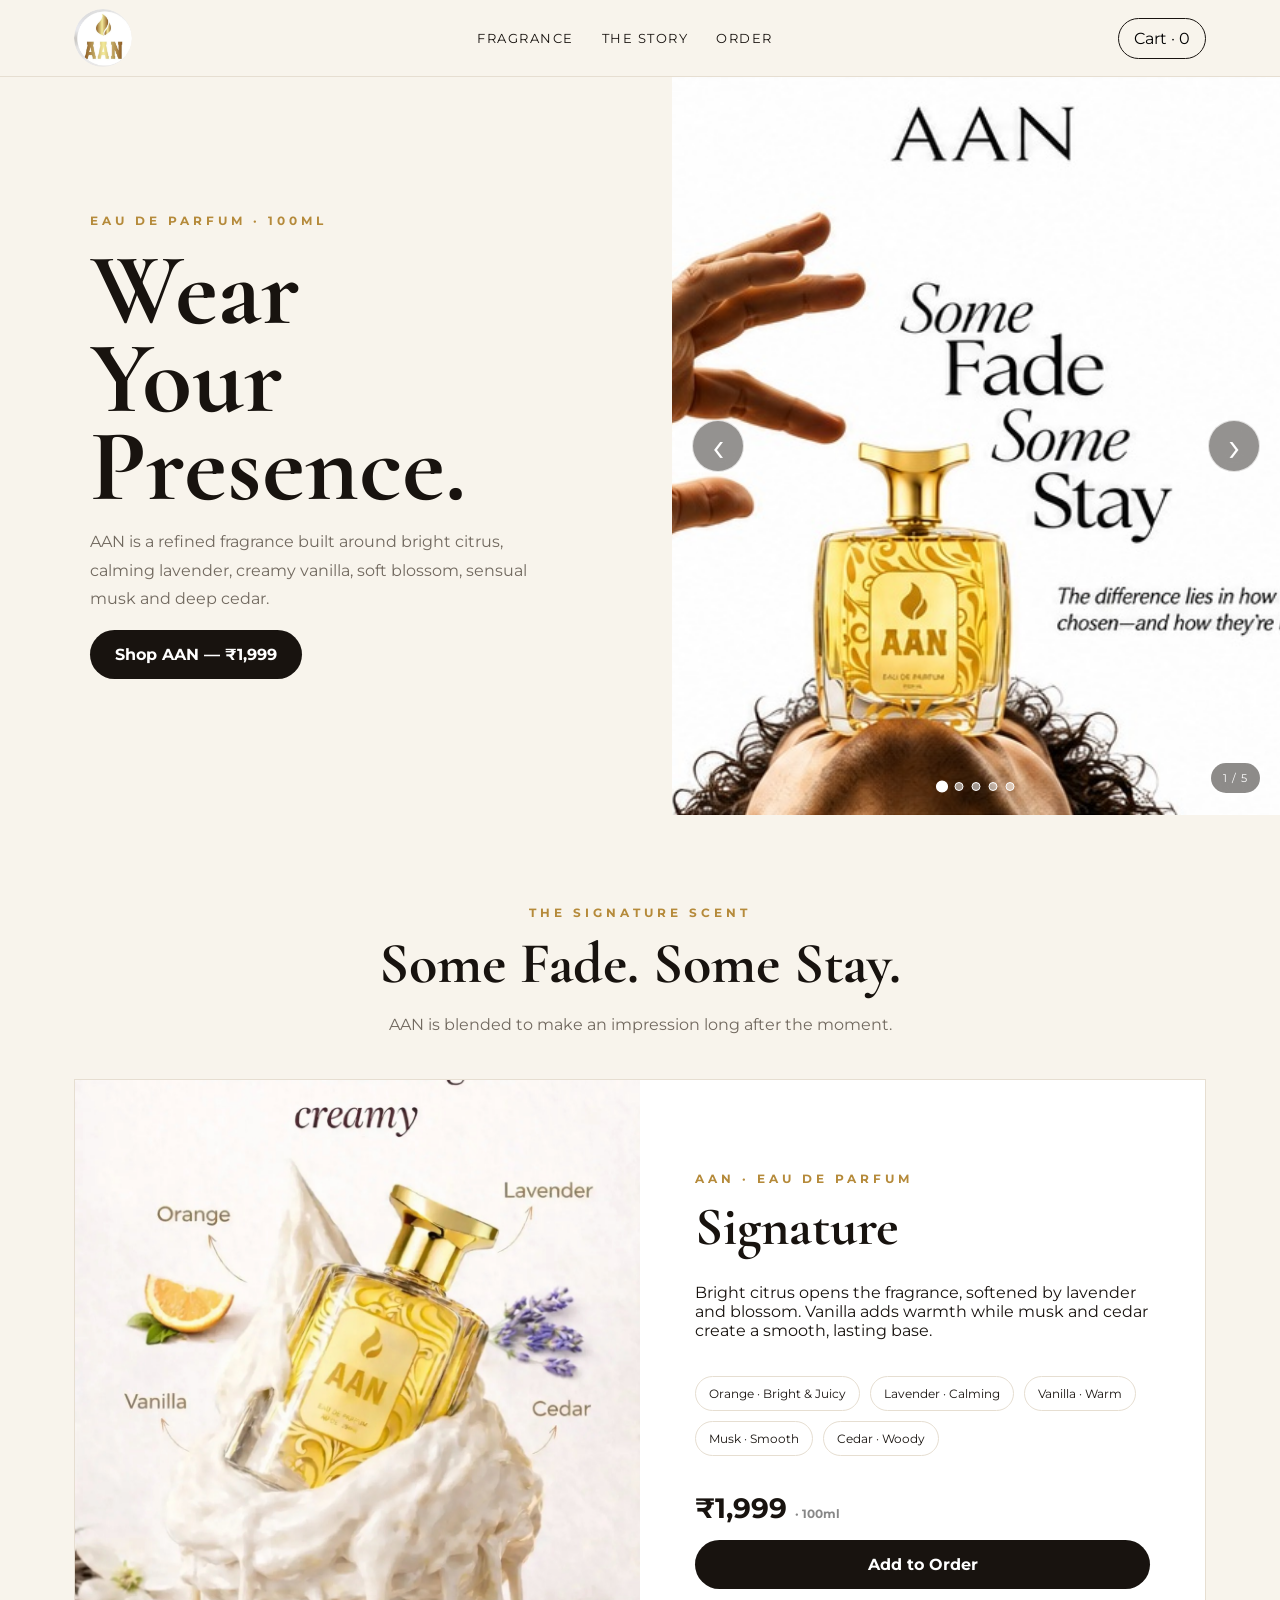
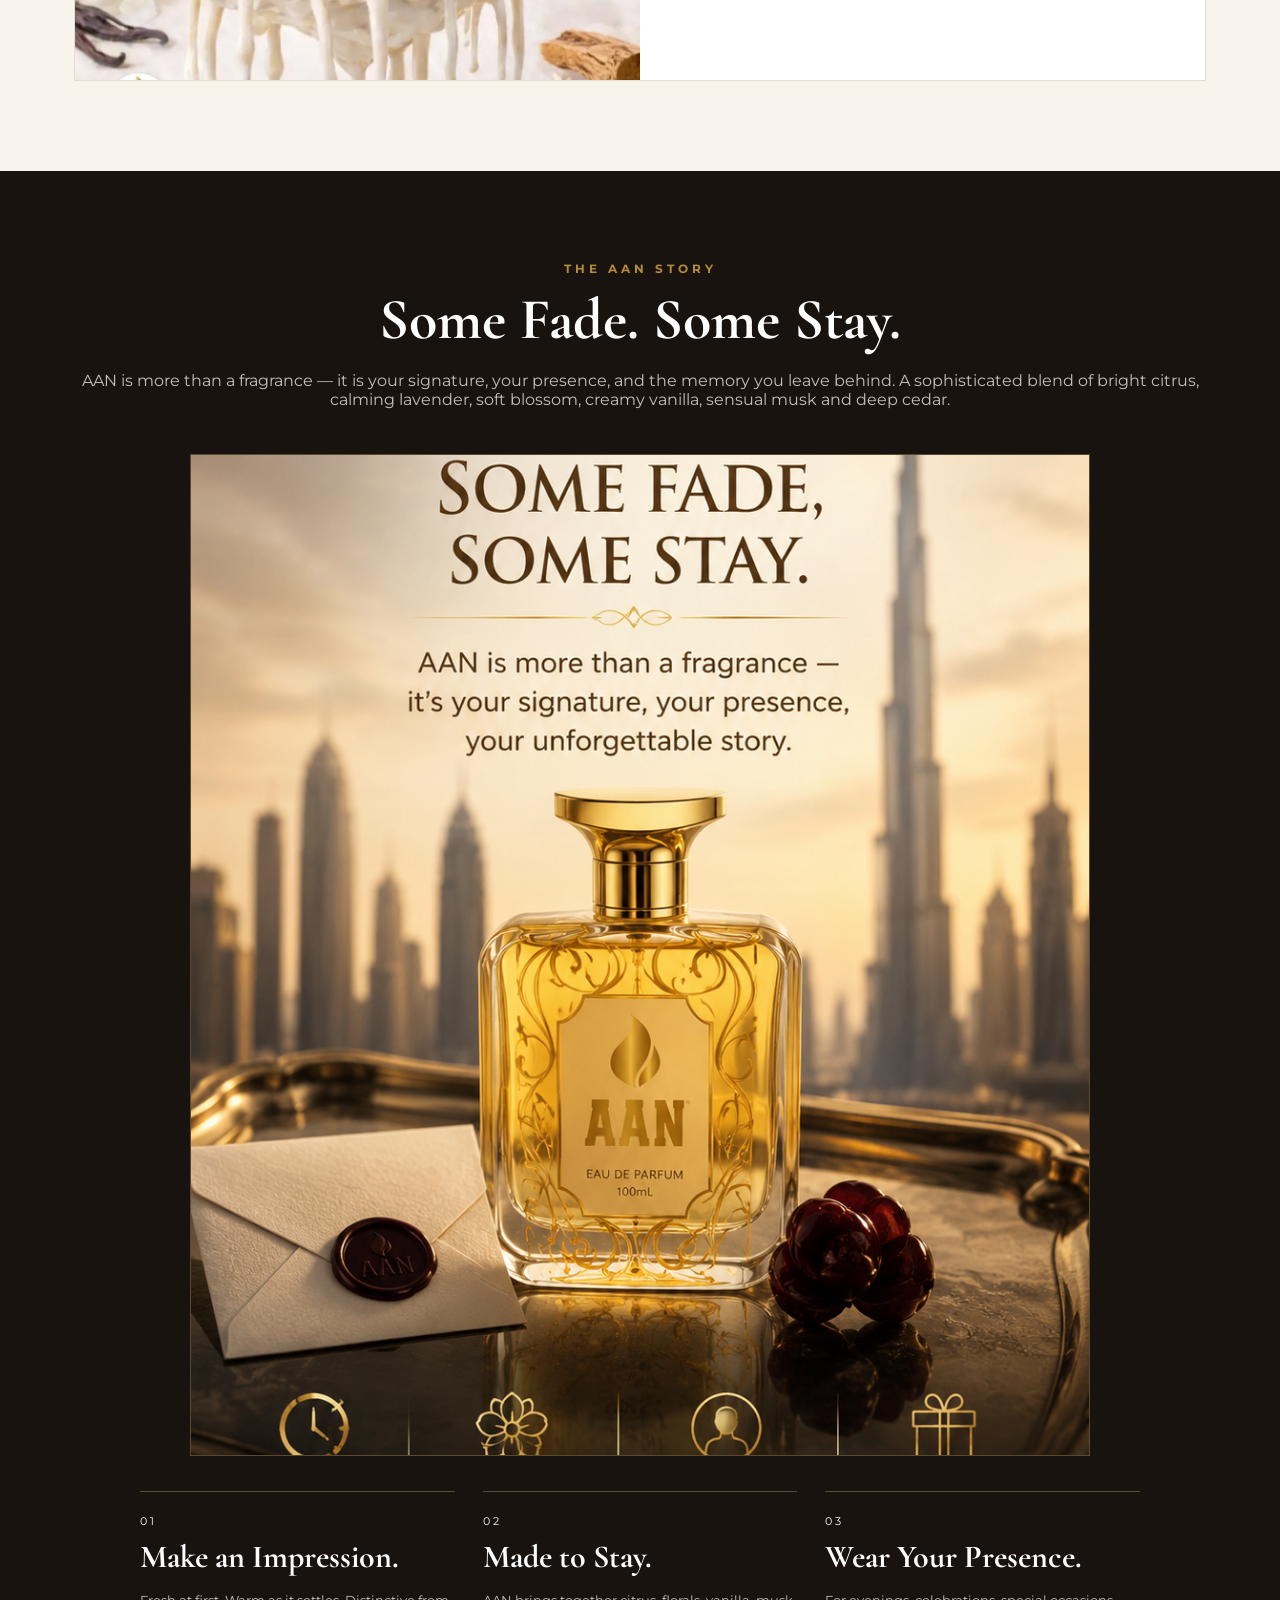
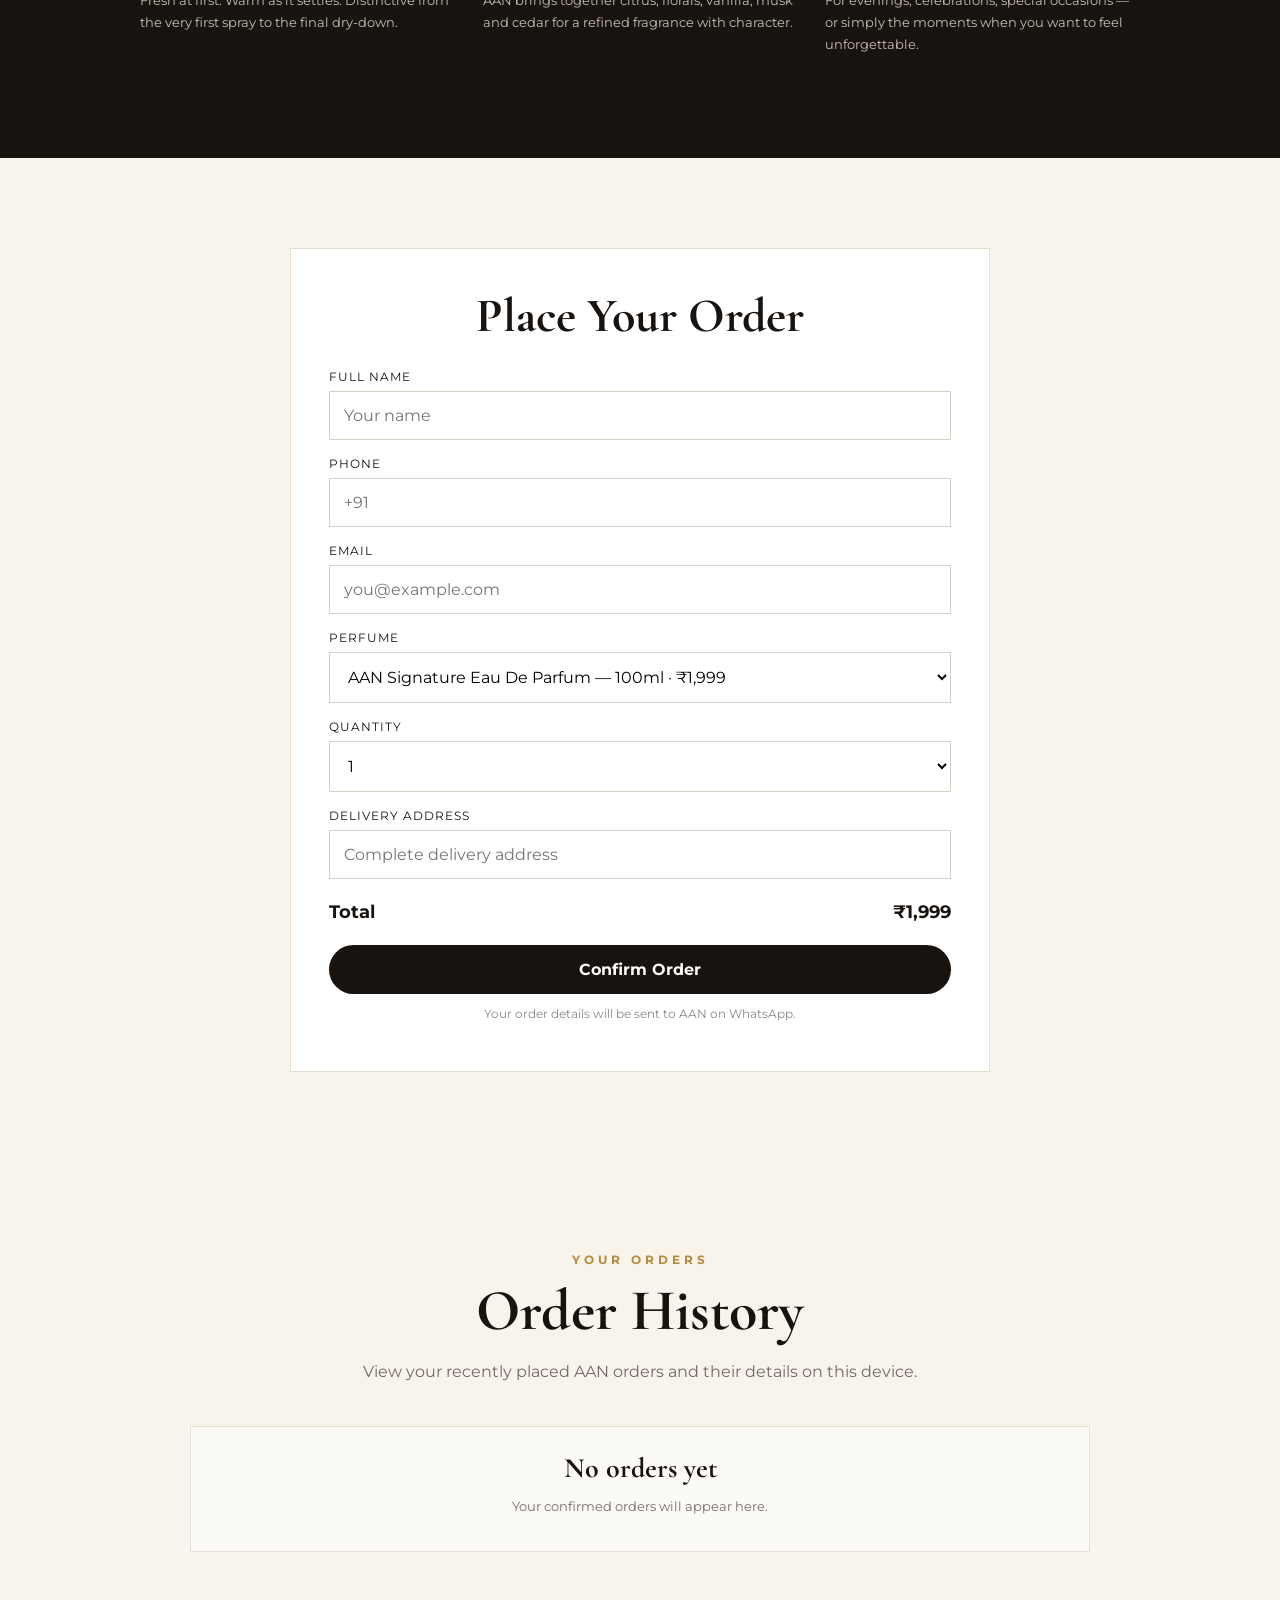
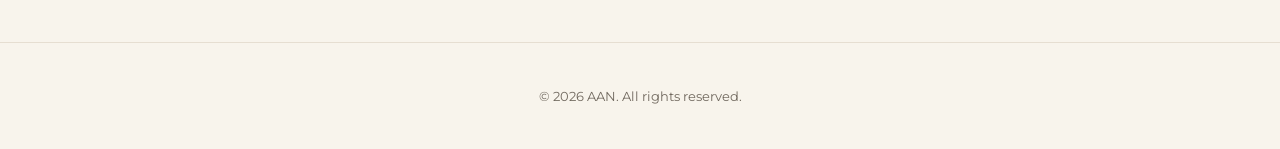
==== index.html @ f196b807 "new update" ====
<!DOCTYPE html>
<html lang="en">
<head>
<meta charset="UTF-8">
<meta name="viewport" content="width=device-width, initial-scale=1.0">
<title>AAN — Wear Your Presence</title>
<meta name="description" content="AAN luxury fragrance — a refined signature scent.">
<link href="https://fonts.googleapis.com/css2?family=Cormorant+Garamond:wght@500;600;700&family=Montserrat:wght@400;500;600;700&display=swap" rel="stylesheet">
<style>
:root{--ink:#18130f;--cream:#f8f4ec;--gold:#b58a3a;--muted:#71695f;--line:#e6ded1}
*{box-sizing:border-box}html{scroll-behavior:smooth}body{margin:0;font-family:Montserrat,Arial,sans-serif;color:var(--ink);background:var(--cream)}
a{text-decoration:none;color:inherit}button,input,select{font:inherit}
.header{position:sticky;top:0;z-index:20;background:rgba(248,244,236,.94);backdrop-filter:blur(12px);border-bottom:1px solid var(--line)}
.nav{max-width:1180px;margin:auto;height:76px;padding:0 24px;display:flex;align-items:center;justify-content:space-between}
.logo{font-family:"Cormorant Garamond",serif;font-size:42px;letter-spacing:8px;font-weight:700}.navlinks{display:flex;gap:28px;font-size:13px;text-transform:uppercase;letter-spacing:1.5px}
.cart{border:1px solid var(--ink);padding:10px 15px;border-radius:999px;cursor:pointer;background:transparent}
.hero{min-height:82vh;display:grid;grid-template-columns:1.05fr .95fr;align-items:center;max-width:1280px;margin:auto}.hero-copy{padding:70px 8vw 70px 7vw}
.kicker{text-transform:uppercase;letter-spacing:4px;font-size:12px;color:var(--gold);font-weight:700}
h1,h2,h3{font-family:"Cormorant Garamond",serif}h1{font-size:clamp(58px,8vw,112px);line-height:.86;margin:18px 0}
.hero-copy p{max-width:520px;color:var(--muted);line-height:1.8;font-size:16px}.btn{display:inline-block;border:0;cursor:pointer;border-radius:999px;padding:15px 25px;font-weight:700}
.btn-gold{background:var(--ink);color:white}.hero-img{height:82vh;overflow:hidden}.hero-img img{width:100%;height:100%;object-fit:cover}
.section{max-width:1180px;margin:auto;padding:90px 24px}.section-head{text-align:center;margin-bottom:45px}.section-head h2{font-size:58px;margin:8px 0}.section-head p{color:var(--muted)}
.product{background:white;border:1px solid var(--line);display:grid;grid-template-columns:1fr 1fr;overflow:hidden}.product img{width:100%;height:600px;object-fit:cover}.product-info{padding:55px;display:flex;flex-direction:column;justify-content:center}
.product-info h3{font-size:54px;margin:8px 0}.price{font-size:28px;font-weight:700;margin:15px 0}.notes{display:flex;gap:10px;flex-wrap:wrap;margin:20px 0}.note{padding:9px 13px;border:1px solid var(--line);border-radius:999px;font-size:12px}
.story{background:var(--ink);color:white}.story .section-head p{color:#c8c0b6}.gallery{display:grid;grid-template-columns:repeat(4,1fr);gap:14px}.gallery img{width:100%;height:420px;object-fit:cover}
.order{background:white;border:1px solid var(--line);max-width:700px;margin:auto;padding:38px}.order h2{text-align:center;font-size:48px;margin:0 0 24px}
.field{margin-bottom:16px}.field label{display:block;font-size:12px;text-transform:uppercase;letter-spacing:1px;margin-bottom:7px}.field input,.field select{width:100%;padding:14px;border:1px solid #d8d0c5;background:#fff}
.total{display:flex;justify-content:space-between;font-weight:700;font-size:18px;margin:22px 0}footer{padding:45px 24px;text-align:center;border-top:1px solid var(--line);color:var(--muted);font-size:13px}
@media(max-width:800px){.navlinks{display:none}.hero{grid-template-columns:1fr}.hero-img{height:55vh}.hero-copy{padding:65px 24px}.product{grid-template-columns:1fr}.product img{height:480px}.gallery{grid-template-columns:1fr 1fr}.gallery img{height:300px}}

.cart-modal{display:none;position:fixed;inset:0;z-index:1000}
.cart-modal.open{display:block}
.cart-overlay{position:absolute;inset:0;background:rgba(0,0,0,.58);backdrop-filter:blur(5px)}
.cart-panel{position:absolute;right:0;top:0;height:100%;width:min(520px,100%);background:var(--cream);padding:42px 32px;overflow:auto;box-shadow:-20px 0 60px rgba(0,0,0,.2)}
.cart-close{position:absolute;right:22px;top:16px;border:0;background:transparent;font-size:34px;cursor:pointer;color:var(--ink)}
.cart-panel h2{font-family:"Cormorant Garamond",serif;font-size:52px;margin:8px 0 28px}
.cart-empty{text-align:center;padding:50px 10px}
.empty-icon{font-size:48px}.cart-empty h3{font-size:32px;margin:12px 0}.cart-empty p{color:var(--muted);line-height:1.7;margin-bottom:24px}
.cart-product{display:grid;grid-template-columns:145px 1fr;gap:20px;background:white;border:1px solid var(--line);padding:16px;margin-bottom:22px}
.cart-product img{width:145px;height:175px;object-fit:cover}.cart-product h3{font-size:34px;margin:4px 0}.cart-desc{font-size:13px;color:var(--muted);line-height:1.5}
.cart-row{display:flex;align-items:center;justify-content:space-between;margin-top:15px;font-size:13px}
.qty-control{display:flex;align-items:center;gap:14px;border:1px solid var(--line);padding:5px 8px}
.qty-control button{border:0;background:transparent;font-size:20px;cursor:pointer;width:24px}
.cart-total{display:flex;justify-content:space-between;font-size:21px;font-weight:700;border-top:1px solid var(--line);padding:20px 0;margin-bottom:10px}
@media(max-width:520px){.cart-panel{padding:38px 20px}.cart-product{grid-template-columns:105px 1fr}.cart-product img{width:105px;height:145px}}


.logo{display:flex;align-items:center;justify-content:center;width:58px;height:58px;overflow:hidden;border-radius:50%;letter-spacing:0}
.logo img{width:58px;height:58px;border-radius:50%;object-fit:cover;display:block}


.story-feature{max-width:900px;margin:0 auto;border:1px solid rgba(215,182,107,.35);overflow:hidden;background:#111}
.story-feature img{width:100%;display:block;max-height:1000px;object-fit:cover}
.story-copy{max-width:1000px;margin:35px auto 0;display:grid;grid-template-columns:repeat(3,1fr);gap:28px}
.story-copy>div{border-top:1px solid rgba(215,182,107,.35);padding-top:18px}
.story-number{color:var(--gold2);font-size:11px;letter-spacing:3px}
.story-copy h3{font-size:32px;margin:8px 0}
.story-copy p{color:#c8c0b6;line-height:1.7;font-size:13px}
@media(max-width:800px){.story-copy{grid-template-columns:1fr}.logo,.logo img{width:52px;height:52px}}


.hero-slider{position:relative;background:#eee;overflow:hidden}
.hero-slides{position:absolute;inset:0}
.hero-slide{position:absolute!important;inset:0;width:100%!important;height:100%!important;object-fit:cover;opacity:0;visibility:hidden;transition:opacity .45s ease;object-position:center}
.hero-slide.active{opacity:1;visibility:visible}
.hero-slide.hero-vertical{object-fit:contain;background:#f8f4ec;padding:18px}
.hero-arrow{position:absolute;top:50%;transform:translateY(-50%);width:52px;height:52px;border-radius:50%;border:1px solid rgba(255,255,255,.7);background:rgba(20,16,12,.45);color:#fff;font-size:42px;line-height:42px;cursor:pointer;z-index:4;backdrop-filter:blur(8px);transition:.2s}
.hero-arrow:hover{background:rgba(20,16,12,.75);transform:translateY(-50%) scale(1.05)}
.hero-prev{left:20px}.hero-next{right:20px}
.hero-dots{position:absolute;bottom:24px;left:50%;transform:translateX(-50%);display:flex;gap:8px;z-index:4}
.hero-dot{width:9px;height:9px;padding:0;border:1px solid #fff;border-radius:50%;background:rgba(255,255,255,.55);cursor:pointer}
.hero-dot.active{background:#fff;transform:scale(1.35)}
.hero-count{position:absolute;right:20px;bottom:22px;background:rgba(20,16,12,.48);color:#fff;padding:8px 12px;border-radius:999px;font-size:11px;letter-spacing:1px;z-index:4;backdrop-filter:blur(8px)}
@media(max-width:800px){.hero-arrow{width:44px;height:44px;font-size:35px}.hero-prev{left:12px}.hero-next{right:12px}.hero-dots{bottom:16px}.hero-count{right:12px;bottom:14px}}

/* =========================
   MOBILE / TABLET RESPONSIVE
   ========================= */
@media (max-width: 800px) {
  body{overflow-x:hidden}
  .header{position:sticky;top:0}
  .nav{height:68px;padding:0 14px}.header-actions{display:flex;align-items:center;gap:8px}
  .navlinks{display:none}
  .logo,.logo img{width:48px;height:48px}
  .cart{padding:9px 12px;font-size:12px}

  .hero{
    display:flex;
    flex-direction:column;
    min-height:auto;
    width:100%;
  }
  .hero-copy{
    width:100%;
    padding:48px 22px 34px;
    text-align:center;
    order:1;
  }
  .kicker{font-size:10px;letter-spacing:2.5px}
  h1{
    font-size:clamp(52px,16vw,78px);
    line-height:.88;
    margin:14px 0 20px;
  }
  .hero-copy p{
    font-size:14px;
    line-height:1.7;
    margin:0 auto 24px;
    max-width:520px;
  }
  .hero-copy .btn{
    width:100%;
    max-width:340px;
    padding:14px 18px;
  }

  .hero-img{
    width:100%;
    height:auto;
    aspect-ratio:4/5;
    min-height:0;
    order:2;
  }
  .hero-slide{object-fit:cover}
  .hero-slide.hero-vertical{
    object-fit:contain;
    padding:8px;
    background:#f8f4ec;
  }
  .hero-arrow{
    width:42px;
    height:42px;
    font-size:32px;
    line-height:38px;
    border-width:1px;
  }
  .hero-prev{left:10px}
  .hero-next{right:10px}
  .hero-dots{bottom:12px;gap:7px}
  .hero-dot{width:8px;height:8px}
  .hero-count{right:10px;bottom:10px;padding:7px 10px;font-size:10px}

  .section{padding:60px 16px}
  .section-head{margin-bottom:30px}
  .section-head h2{font-size:42px;line-height:1;margin:8px 0 12px}
  .section-head p{font-size:14px;line-height:1.7;margin:0 auto;max-width:600px}

  .product{display:flex;flex-direction:column}
  .product img{width:100%;height:auto;aspect-ratio:1/1;object-fit:cover}
  .product-info{padding:28px 22px}
  .product-info h3{font-size:44px}
  .product-info p{font-size:14px;line-height:1.75}
  .notes{gap:7px;margin:15px 0}
  .note{font-size:10px;padding:8px 10px}
  .product-info .btn{width:100%;margin-top:5px}

  .story-feature{width:100%;border-width:1px}
  .story-feature img{width:100%;height:auto;max-height:none}
  .story-copy{grid-template-columns:1fr;gap:24px;margin-top:28px}
  .story-copy h3{font-size:29px}
  .story-copy p{font-size:13px}

  .order{
    width:100%;
    padding:28px 18px;
    border-radius:2px;
  }
  .order h2{font-size:42px;line-height:1;margin-bottom:22px}
  .field{margin-bottom:14px}
  .field label{font-size:10px}
  .field input,.field select{
    min-height:48px;
    padding:13px;
    font-size:14px;
    border-radius:0;
  }
  .total{font-size:17px;margin:20px 0}
  .order .btn{min-height:50px}

  footer{padding:32px 16px;font-size:11px;line-height:1.6}

  /* Cart drawer becomes a bottom sheet on phones */
  .cart-panel{
    top:auto;
    bottom:0;
    right:0;
    width:100%;
    height:min(88vh,720px);
    border-radius:22px 22px 0 0;
    padding:30px 18px 24px;
    box-shadow:0 -15px 50px rgba(0,0,0,.28);
  }
  .cart-panel h2{font-size:44px;margin:6px 0 22px}
  .cart-close{right:14px;top:10px;font-size:32px}
  .cart-product{
    grid-template-columns:96px 1fr;
    gap:13px;
    padding:12px;
    margin-bottom:18px;
  }
  .cart-product img{width:96px;height:125px}
  .cart-product h3{font-size:29px}
  .cart-desc{font-size:11px}
  .cart-row{font-size:11px;margin-top:10px}
  .qty-control{gap:10px}
  .cart-total{font-size:18px;padding:16px 0}
  .cart-empty{padding:30px 8px}
  .cart-empty h3{font-size:29px}
  .cart-empty p{font-size:13px;line-height:1.6}

  /* Prevent iOS zoom on form fields */
  input,select,textarea{font-size:16px!important}
}

@media (max-width: 380px) {
  .nav{padding:0 10px}
  .cart{padding:8px 10px}
  .hero-copy{padding:38px 16px 28px}
  h1{font-size:50px}
  .section{padding:50px 12px}
  .section-head h2{font-size:37px}
  .product-info{padding:24px 17px}
  .hero-arrow{width:38px;height:38px;font-size:29px}
}


/* =========================
   MOBILE BURGER MENU
   ========================= */
.desktop-navlinks{display:flex;gap:28px;font-size:13px;text-transform:uppercase;letter-spacing:1.5px}
.desktop-cart{display:block}.header-actions{display:flex;align-items:center;gap:10px}
.burger-btn{display:none;width:44px;height:44px;border:1px solid var(--ink);background:transparent;border-radius:50%;padding:9px;cursor:pointer;flex-direction:column;justify-content:center;gap:5px}
.burger-btn span{display:block;width:100%;height:2px;background:var(--ink);transition:.25s}
.burger-btn.active span:nth-child(1){transform:translateY(7px) rotate(45deg)}
.burger-btn.active span:nth-child(2){opacity:0}
.burger-btn.active span:nth-child(3){transform:translateY(-7px) rotate(-45deg)}
.mobile-menu{display:none}

@media(max-width:800px){
  .desktop-navlinks{display:none}.desktop-cart{display:block}
  .burger-btn{display:flex}
  .mobile-menu{
    display:flex;
    position:absolute;
    left:0;
    right:0;
    top:68px;
    background:rgba(248,244,236,.98);
    backdrop-filter:blur(15px);
    border-bottom:1px solid var(--line);
    box-shadow:0 15px 30px rgba(0,0,0,.12);
    flex-direction:column;
    padding:8px 18px 18px;
    transform:translateY(-120%);
    opacity:0;
    pointer-events:none;
    transition:.25s ease;
  }
  .mobile-menu.open{transform:translateY(0);opacity:1;pointer-events:auto}
  .mobile-menu a,
  .mobile-menu button{
    padding:17px 8px;
    border:0;
    border-bottom:1px solid var(--line);
    background:transparent;
    color:var(--ink);
    text-align:left;
    font-size:13px;
    font-weight:600;
    text-transform:uppercase;
    letter-spacing:1.5px;
    cursor:pointer;
  }
  .mobile-menu button{border-bottom:0}
}


.order .field select{appearance:auto;cursor:pointer}
@media(max-width:800px){
  .order .field select{width:100%;min-height:48px;padding:13px;font-size:16px}
}


@media(max-width:800px){
  .nav{position:relative}
  .burger-btn{
    position:absolute;
    left:50%;
    top:50%;
    transform:translate(-50%,-50%);
  }
  .burger-btn.active{
    transform:translate(-50%,-50%);
  }
  .burger-btn.active span:nth-child(1){transform:translateY(7px) rotate(45deg)}
  .burger-btn.active span:nth-child(2){opacity:0}
  .burger-btn.active span:nth-child(3){transform:translateY(-7px) rotate(-45deg)}
}


.history-list{max-width:900px;margin:0 auto}
.history-empty,.history-card{
  border:1px solid var(--line);
  background:rgba(255,255,255,.55);
  padding:24px;
}
.history-empty{text-align:center}
.history-empty h3{font-size:28px;margin:0 0 8px}
.history-empty p{font-size:13px;color:#766f66}
.history-card{margin-bottom:16px}
.history-card-head{display:flex;justify-content:space-between;gap:15px;align-items:flex-start;border-bottom:1px solid var(--line);padding-bottom:14px;margin-bottom:14px}
.history-card h3{margin:0;font-size:26px}
.history-status{font-size:10px;letter-spacing:1.5px;text-transform:uppercase;border:1px solid var(--gold2);padding:7px 9px}
.history-grid{display:grid;grid-template-columns:repeat(2,1fr);gap:8px 28px}
.history-item{font-size:12px;line-height:1.6}
.history-item strong{display:block;font-size:10px;text-transform:uppercase;letter-spacing:1px;color:#766f66;margin-bottom:2px}
.history-total{margin-top:16px;padding-top:14px;border-top:1px solid var(--line);font-size:18px;font-weight:600}
@media(max-width:800px){
  .history-list{width:100%}
  .history-card{padding:18px}
  .history-card-head{flex-direction:column}
  .history-grid{grid-template-columns:1fr}
}

</style>
</head>
<body>
<header class="header">
<nav class="nav">
  <a class="logo" href="#" aria-label="AAN Home">
    <img src="images/aan-logo.jpg" alt="AAN logo">
  </a>

  <div class="desktop-navlinks">
    <a href="#fragrance">Fragrance</a>
    <a href="#story">The Story</a>
    <a href="#order">Order</a>
  </div>

  <div class="header-actions">
    <button class="cart" onclick="openCart()">
      Cart · <span id="cartCount">0</span>
    </button>

    <button class="burger-btn"
            id="burgerBtn"
            onclick="toggleMenu()"
            aria-label="Open menu"
            aria-expanded="false">
      <span></span><span></span><span></span>
    </button>
  </div>
</nav>

<div class="mobile-menu" id="mobileMenu">
  <a href="#fragrance" onclick="closeMenu()">Fragrance</a>
  <a href="#story" onclick="closeMenu()">The Story</a>
  <a href="#order" onclick="closeMenu()">Order</a>
  <a href="#history" onclick="closeMenu();showHistory()">Order History</a>
</div>
</header>

<main>
<section class="hero">
<div class="hero-copy"><div class="kicker">Eau de Parfum · 100ml</div><h1>Wear<br>Your<br>Presence.</h1>
<p>AAN is a refined fragrance built around bright citrus, calming lavender, creamy vanilla, soft blossom, sensual musk and deep cedar.</p>
<a class="btn btn-gold" href="#order">Shop AAN — ₹1,999</a></div>
<div class="hero-img hero-slider" aria-label="AAN fragrance gallery">
  <div class="hero-slides">
    <img class="hero-slide active" src="images/hero-1.jpg" alt="AAN perfume with citrus and floral notes">
    <img class="hero-slide" src="images/hero-2.jpg" alt="AAN perfume with creamy vanilla notes">
    <img class="hero-slide" src="images/hero-3.jpg" alt="AAN perfume in a luxury city campaign">
    <img class="hero-slide" src="images/hero-4.jpg" alt="AAN perfume presented on a luxury tray">
    <img class="hero-slide hero-vertical" src="images/hero-5.png" alt="AAN perfume campaign">
  </div>
  <button class="hero-arrow hero-prev" type="button" onclick="changeHero(-1)" aria-label="Previous image">‹</button>
  <button class="hero-arrow hero-next" type="button" onclick="changeHero(1)" aria-label="Next image">›</button>
  <div class="hero-dots" aria-label="Choose image">
    <button class="hero-dot active" type="button" onclick="showHero(0)" aria-label="Image 1"></button>
    <button class="hero-dot" type="button" onclick="showHero(1)" aria-label="Image 2"></button>
    <button class="hero-dot" type="button" onclick="showHero(2)" aria-label="Image 3"></button>
    <button class="hero-dot" type="button" onclick="showHero(3)" aria-label="Image 4"></button>
    <button class="hero-dot" type="button" onclick="showHero(4)" aria-label="Image 5"></button>
  </div>
  <div class="hero-count"><span id="heroCurrent">1</span> / 5</div>
</div>
</section>

<section class="section" id="fragrance"><div class="section-head"><div class="kicker">The Signature Scent</div><h2>Some Fade. Some Stay.</h2><p>AAN is blended to make an impression long after the moment.</p></div>
<div class="product"><img src="images/aan-3.jpg" alt="AAN fragrance with ingredients"><div class="product-info">
<div class="kicker">AAN · Eau de Parfum</div><h3>Signature</h3><p>Bright citrus opens the fragrance, softened by lavender and blossom. Vanilla adds warmth while musk and cedar create a smooth, lasting base.</p>
<div class="notes"><span class="note">Orange · Bright & Juicy</span><span class="note">Lavender · Calming</span><span class="note">Vanilla · Warm</span><span class="note">Musk · Smooth</span><span class="note">Cedar · Woody</span></div>
<div class="price">₹1,999 <small style="font-size:12px;color:#888">· 100ml</small></div>
<button class="btn btn-gold" onclick="addToCart()">Add to Order</button></div></div></section>

<section class="story" id="story">
<div class="section">
  <div class="section-head">
    <div class="kicker">THE AAN STORY</div>
    <h2>Some Fade. Some Stay.</h2>
    <p>
      AAN is more than a fragrance — it is your signature, your presence,
      and the memory you leave behind. A sophisticated blend of bright citrus,
      calming lavender, soft blossom, creamy vanilla, sensual musk and deep cedar.
    </p>
  </div>

  <div class="story-feature">
    <img src="images/aan-story.jpg" alt="AAN luxury perfume story campaign">
  </div>

  <div class="story-copy">
    <div>
      <span class="story-number">01</span>
      <h3>Make an Impression.</h3>
      <p>Fresh at first. Warm as it settles. Distinctive from the very first spray to the final dry-down.</p>
    </div>
    <div>
      <span class="story-number">02</span>
      <h3>Made to Stay.</h3>
      <p>AAN brings together citrus, florals, vanilla, musk and cedar for a refined fragrance with character.</p>
    </div>
    <div>
      <span class="story-number">03</span>
      <h3>Wear Your Presence.</h3>
      <p>For evenings, celebrations, special occasions — or simply the moments when you want to feel unforgettable.</p>
    </div>
  </div>
</div>
</section>

<section class="section" id="order"><div class="order"><h2>Place Your Order</h2>
<div class="field"><label>Full Name</label><input id="name" required placeholder="Your name"></div>
<div class="field"><label>Phone</label><input id="phone" required placeholder="+91"></div>
<div class="field"><label>Email</label><input id="email" type="email" placeholder="you@example.com"></div>
<div class="field">
  <label>Perfume</label>
  <select id="product" onchange="updateProduct()">
    <option value="signature" data-price="1999">AAN Signature Eau De Parfum — 100ml · ₹1,999</option>
  </select>
</div>
<div class="field"><label>Quantity</label><select id="qty" onchange="updateTotal()"><option value="1">1</option><option value="2">2</option><option value="3">3</option><option value="4">4</option></select></div>
<div class="field"><label>Delivery Address</label><input id="address" required placeholder="Complete delivery address"></div>
<div class="total"><span>Total</span><span id="total">₹1,999</span></div>
<button class="btn btn-gold" style="width:100%" onclick="placeOrder()">Confirm Order</button>
<p style="text-align:center;color:#888;font-size:12px">Your order details will be sent to AAN on WhatsApp.</p>
</div></section>
</main>

<section class="section" id="history">
  <div class="section-head">
    <div class="kicker">YOUR ORDERS</div>
    <h2>Order History</h2>
    <p>View your recently placed AAN orders and their details on this device.</p>
  </div>
  <div class="history-list" id="historyList">
    <div class="history-empty">
      <h3>No orders yet</h3>
      <p>Your confirmed orders will appear here.</p>
    </div>
  </div>
</section>

<footer>© 2026 AAN. All rights reserved.</footer>
<script>
let heroIndex=0;
function showHero(index){
  const slides=document.querySelectorAll('.hero-slide');
  const dots=document.querySelectorAll('.hero-dot');
  if(!slides.length)return;
  heroIndex=(index+slides.length)%slides.length;
  slides.forEach((s,i)=>s.classList.toggle('active',i===heroIndex));
  dots.forEach((d,i)=>d.classList.toggle('active',i===heroIndex));
  const current=document.getElementById('heroCurrent');
  if(current)current.textContent=heroIndex+1;
}
function changeHero(step){showHero(heroIndex+step);}


let heroTouchStartX = 0;
const heroSlider = document.querySelector('.hero-slider');
if(heroSlider){
  heroSlider.addEventListener('touchstart', e=>{
    heroTouchStartX = e.changedTouches[0].screenX;
  }, {passive:true});
  heroSlider.addEventListener('touchend', e=>{
    const diff = e.changedTouches[0].screenX - heroTouchStartX;
    if(Math.abs(diff) > 45) changeHero(diff < 0 ? 1 : -1);
  }, {passive:true});
}

let count=0,price=1999;

function openCart(){
  document.getElementById('cartModal').classList.add('open');
  document.getElementById('cartModal').setAttribute('aria-hidden','false');
  renderCart();
}

function closeCart(){
  document.getElementById('cartModal').classList.remove('open');
  document.getElementById('cartModal').setAttribute('aria-hidden','true');
}

function renderCart(){
  const hasItems=count>0;
  document.getElementById('emptyCart').style.display=hasItems?'none':'block';
  document.getElementById('cartDetails').style.display=hasItems?'block':'none';
  document.getElementById('modalQty').textContent=count;
  document.getElementById('modalTotal').textContent='₹'+(price*count).toLocaleString('en-IN');
  document.getElementById('cartCount').textContent=count; syncMobileCart();
}

function addToCart(){
  count++;
  renderCart();
  openCart();
}

function changeQty(delta){
  count=Math.max(0,count+delta);
  renderCart();
  if(count===0) openCart();
}

function clearCart(){
  count=0;
  document.getElementById('qty').value='1';
  updateTotal();
  renderCart();
}

function updateTotal(){
  let q=Number(document.getElementById('qty').value);
  document.getElementById('total').textContent='₹'+(price*q).toLocaleString('en-IN');
  count=q;
  renderCart();
}

function updateProduct(){
  const product = document.getElementById('product');
  const selected = product.options[product.selectedIndex];
  price = Number(selected.dataset.price || 1999);
  updateTotal();
}


const ORDER_HISTORY_KEY = 'aan_order_history';

function getOrderHistory(){
  try{
    return JSON.parse(localStorage.getItem(ORDER_HISTORY_KEY) || '[]');
  }catch(e){
    return [];
  }
}

function saveOrderHistory(order){
  const history = getOrderHistory();
  history.unshift(order);
  localStorage.setItem(ORDER_HISTORY_KEY, JSON.stringify(history.slice(0,25)));
}

function renderOrderHistory(){
  const list = document.getElementById('historyList');
  if(!list) return;

  const history = getOrderHistory();

  if(!history.length){
    list.innerHTML = '<div class="history-empty"><h3>No orders yet</h3><p>Your confirmed orders will appear here.</p></div>';
    return;
  }

  list.innerHTML = history.map((o,i) => `
    <article class="history-card">
      <div class="history-card-head">
        <div>
          <h3>${escapeHtml(o.productName)}</h3>
          <div style="font-size:11px;color:#766f66;margin-top:5px;">Order #${escapeHtml(o.orderId)} · ${escapeHtml(o.date)}</div>
        </div>
        <span class="history-status">${escapeHtml(o.status)}</span>
      </div>
      <div class="history-grid">
        <div class="history-item"><strong>Size</strong>${escapeHtml(o.size)}</div>
        <div class="history-item"><strong>Quantity</strong>${escapeHtml(String(o.quantity))}</div>
        <div class="history-item"><strong>Customer Name</strong>${escapeHtml(o.name)}</div>
        <div class="history-item"><strong>Phone</strong>${escapeHtml(o.phone)}</div>
        <div class="history-item"><strong>Email</strong>${escapeHtml(o.email || 'Not provided')}</div>
        <div class="history-item"><strong>Delivery Address</strong>${escapeHtml(o.address)}</div>
      </div>
      <div class="history-total">Total: ₹${Number(o.total).toLocaleString('en-IN')}</div>
    </article>
  `).join('');
}

function escapeHtml(value){
  return String(value ?? '').replace(/[&<>"']/g, ch => ({
    '&':'&amp;','<':'&lt;','>':'&gt;','"':'&quot;',"'":'&#039;'
  }[ch]));
}

function showHistory(){
  setTimeout(renderOrderHistory, 0);
}

function placeOrder(){
  const n = document.getElementById('name').value.trim();
  const p = document.getElementById('phone').value.trim();
  const e = document.getElementById('email').value.trim();
  const a = document.getElementById('address').value.trim();
  const q = document.getElementById('qty').value;
  const productEl = document.getElementById('product');
  const selected = productEl ? productEl.options[productEl.selectedIndex] : null;
  const productName = selected ? selected.text : 'AAN Signature Eau De Parfum — 100ml · ₹1,999';
  const total = price * Number(q);

  if(!n || !p || !a){
    alert('Please fill in your name, phone and delivery address.');
    return;
  }

  const order = {
    orderId: 'AAN-' + Date.now().toString().slice(-8),
    date: new Date().toLocaleString('en-IN'),
    status: 'Order Placed',
    productName,
    size: '100ml',
    quantity: Number(q),
    total,
    name: n,
    phone: p,
    email: e,
    address: a
  };

  saveOrderHistory(order);
  renderOrderHistory();

  const msg =
    'AAN NEW ORDER\n\n' +
    'Order ID: ' + order.orderId + '\n' +
    'Product: ' + productName + '\n' +
    'Size: ' + order.size + '\n' +
    'Quantity: ' + order.quantity + '\n' +
    'Total: ₹' + total.toLocaleString('en-IN') + '\n\n' +
    'Customer Name: ' + n + '\n' +
    'Customer Phone: ' + p + '\n' +
    'Customer Email: ' + (e || 'Not provided') + '\n' +
    'Delivery Address: ' + a;

  const whatsappNumber = '919166010400';
  const whatsappUrl = 'https://wa.me/' + whatsappNumber + '?text=' + encodeURIComponent(msg);

  window.open(whatsappUrl, '_blank');

  document.getElementById('history')?.scrollIntoView({behavior:'smooth', block:'start'});
}

document.addEventListener('keydown',e=>{
  if(e.key==='Escape') closeCart();
});

function toggleMenu(){
  const menu=document.getElementById('mobileMenu');
  const btn=document.getElementById('burgerBtn');
  const isOpen=menu.classList.toggle('open');
  btn.classList.toggle('active',isOpen);
  btn.setAttribute('aria-expanded',isOpen ? 'true' : 'false');
}
function closeMenu(){
  const menu=document.getElementById('mobileMenu');
  const btn=document.getElementById('burgerBtn');
  menu.classList.remove('open');
  btn.classList.remove('active');
  btn.setAttribute('aria-expanded','false');
}
function syncMobileCart(){
  const desktop=document.getElementById('cartCount');
  const mobile=document.getElementById('mobileCartCount');
  if(desktop && mobile) mobile.textContent=desktop.textContent;
}

</script>

<div class="cart-modal" id="cartModal" aria-hidden="true">
  <div class="cart-overlay" onclick="closeCart()"></div>
  <div class="cart-panel" role="dialog" aria-modal="true" aria-labelledby="cartTitle">
    <button class="cart-close" onclick="closeCart()" aria-label="Close">×</button>
    <div class="kicker">YOUR SHOPPING BAG</div>
    <h2 id="cartTitle">Your Cart</h2>

    <div id="emptyCart" class="cart-empty">
      <div class="empty-icon">🛍️</div>
      <h3>Your cart is empty</h3>
      <p>Add AAN Signature Eau de Parfum to your cart to see the product details here.</p>
      <button class="btn btn-gold" onclick="closeCart();document.getElementById('fragrance').scrollIntoView({behavior:'smooth'})">Shop AAN</button>
    </div>

    <div id="cartDetails" style="display:none">
      <div class="cart-product">
        <img src="images/aan-3.jpg" alt="AAN Signature Eau de Parfum">
        <div>
          <div class="kicker">AAN · Eau de Parfum</div>
          <h3>Signature</h3>
          <p class="cart-desc">Citrus, lavender, vanilla, musk & cedar.</p>
          <div class="cart-row"><span>Price</span><strong>₹1,999</strong></div>
          <div class="cart-row">
            <span>Quantity</span>
            <div class="qty-control">
              <button onclick="changeQty(-1)">−</button>
              <strong id="modalQty">1</strong>
              <button onclick="changeQty(1)">+</button>
            </div>
          </div>
        </div>
      </div>

      <div class="cart-total"><span>Total</span><strong id="modalTotal">₹1,999</strong></div>

      <button class="btn btn-gold" style="width:100%" onclick="closeCart();document.getElementById('order').scrollIntoView({behavior:'smooth'})">
        Proceed to Order
      </button>
      <button class="btn btn-light" style="width:100%;margin-top:10px" onclick="clearCart()">
        Remove from Cart
      </button>
    </div>
  </div>
</div>

</body>
</html>
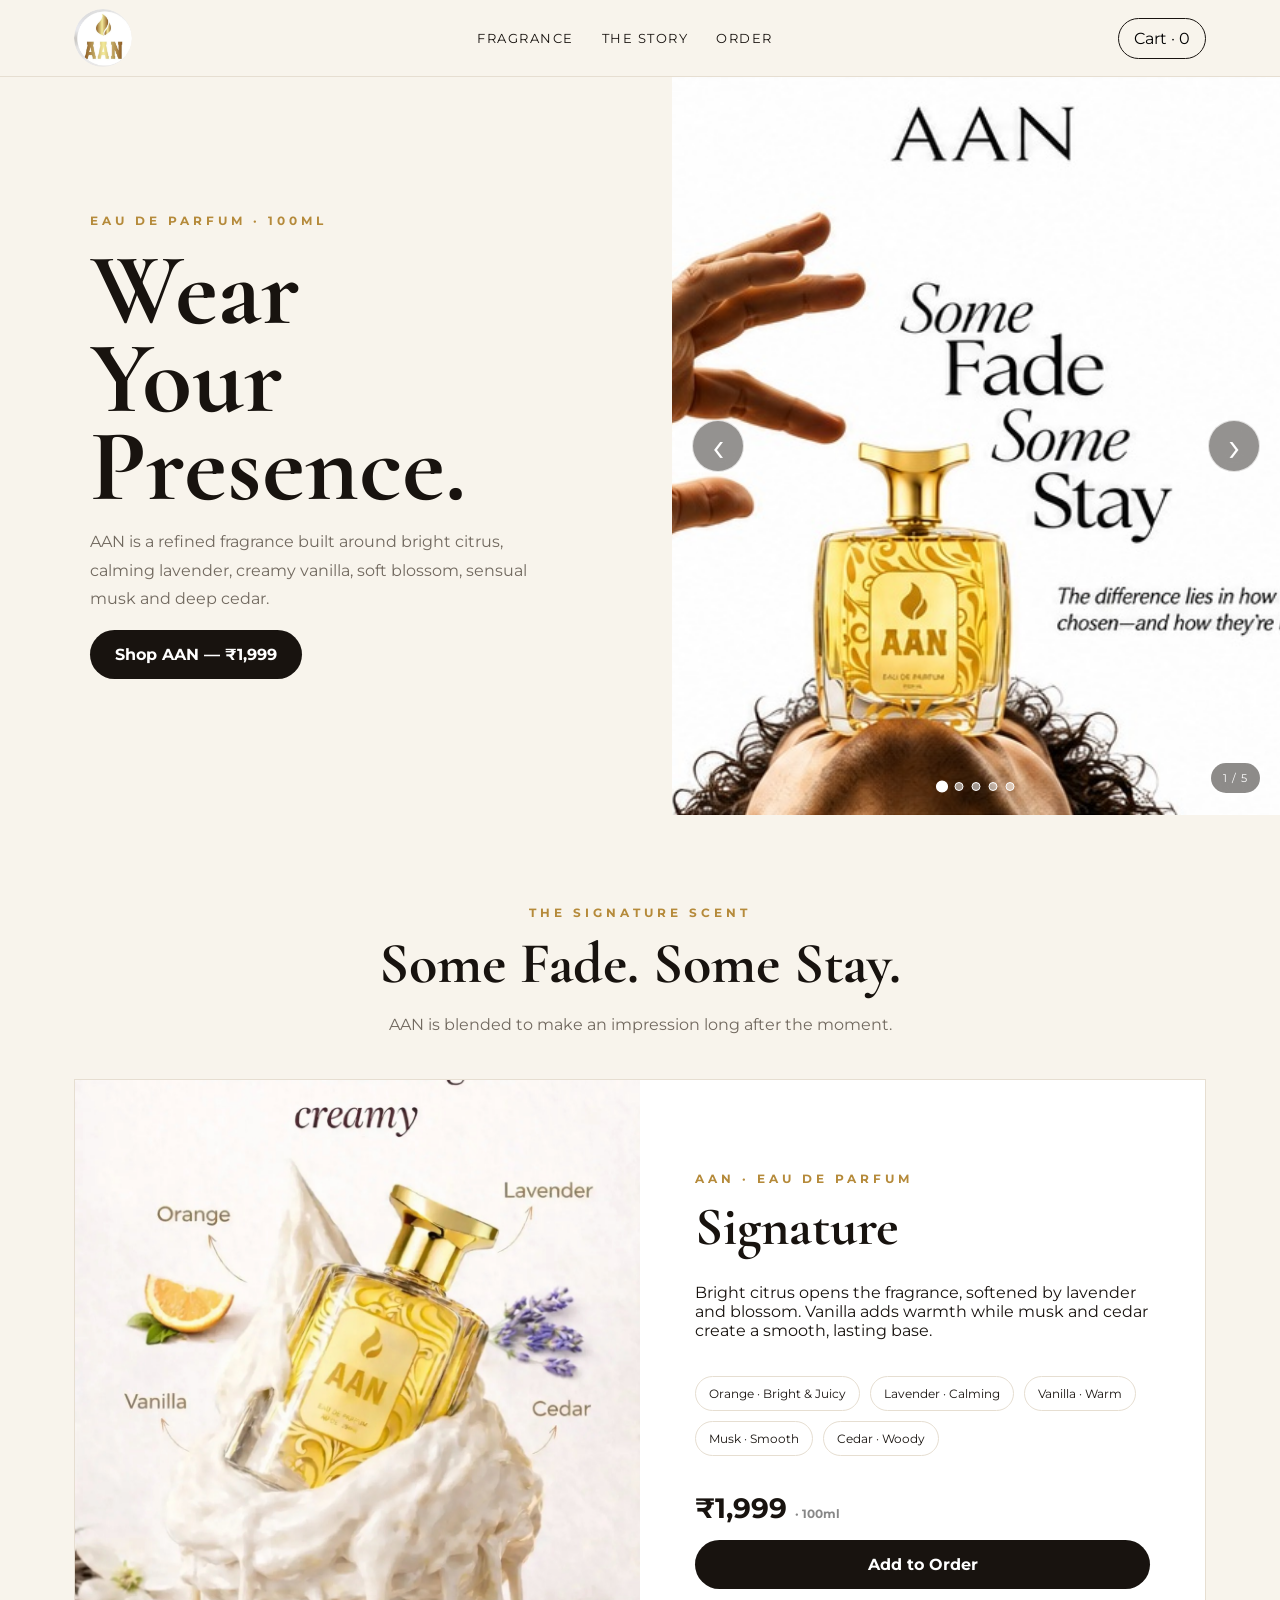
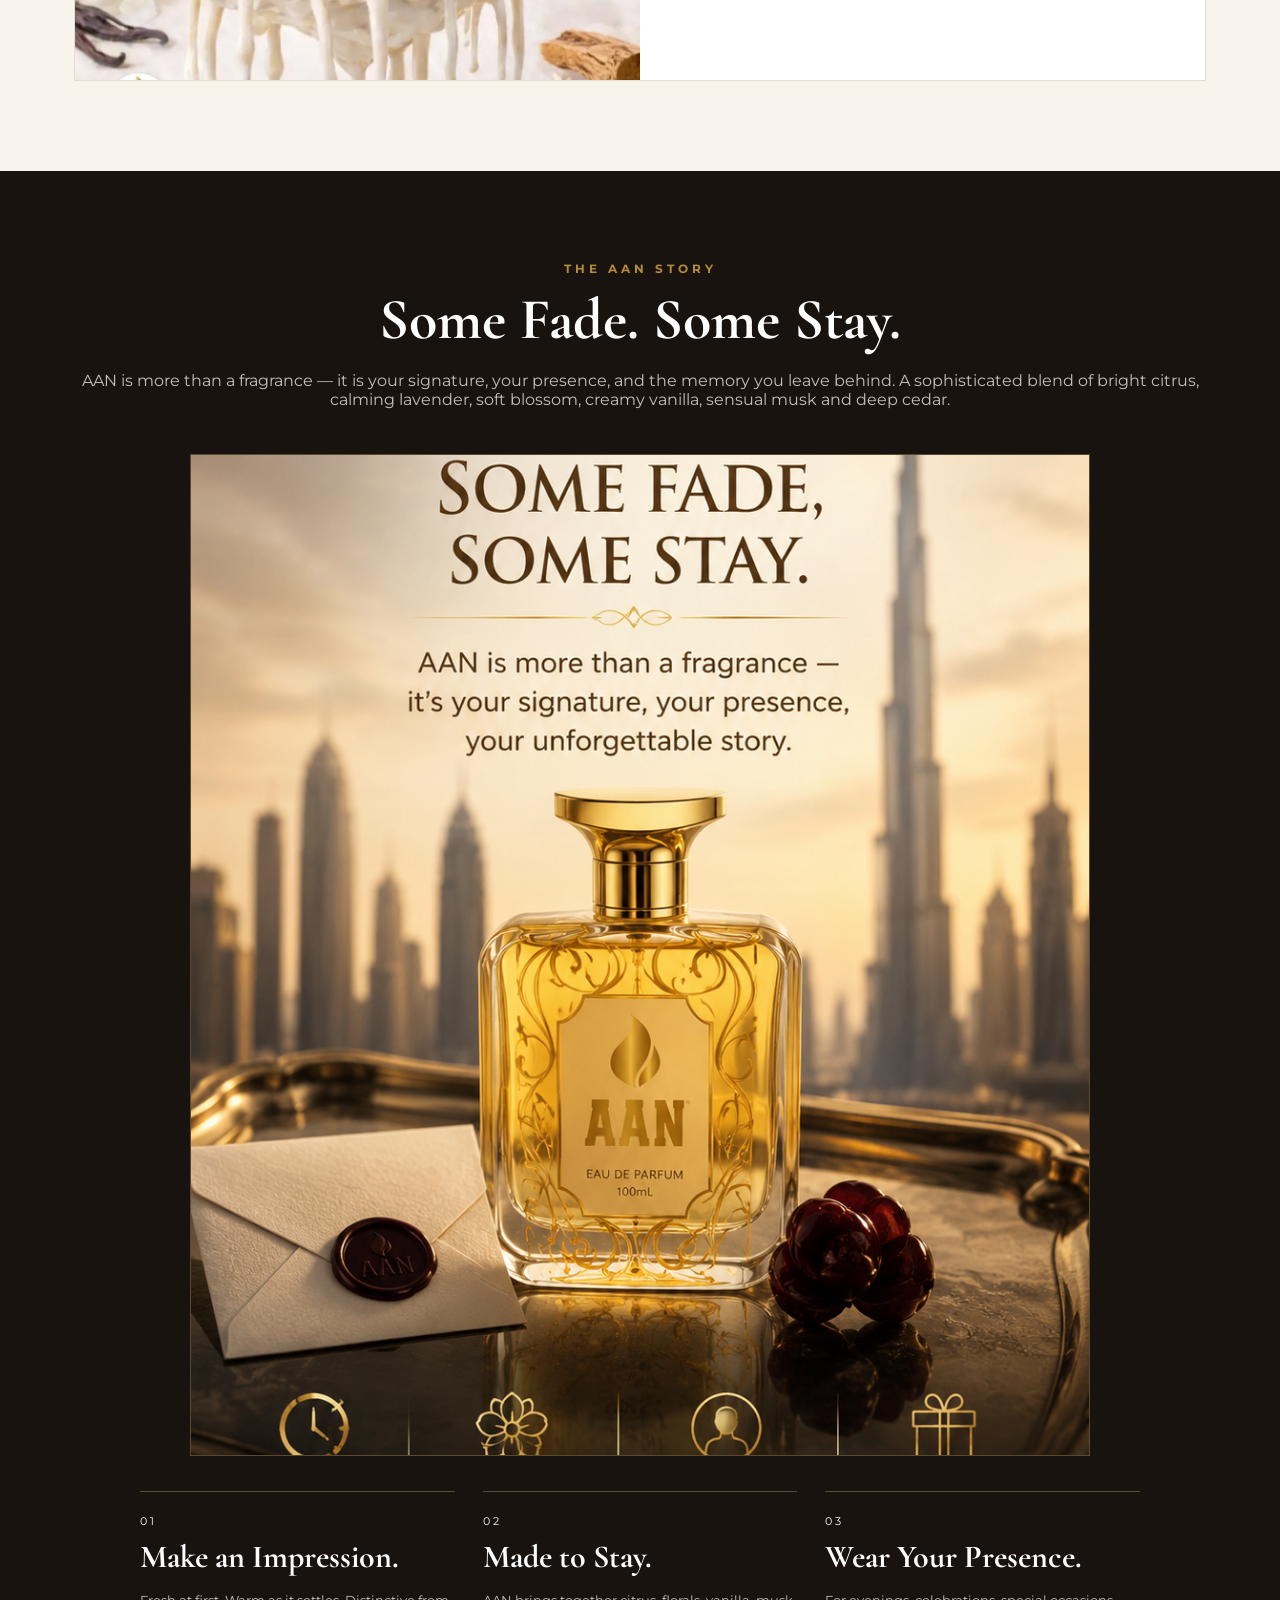
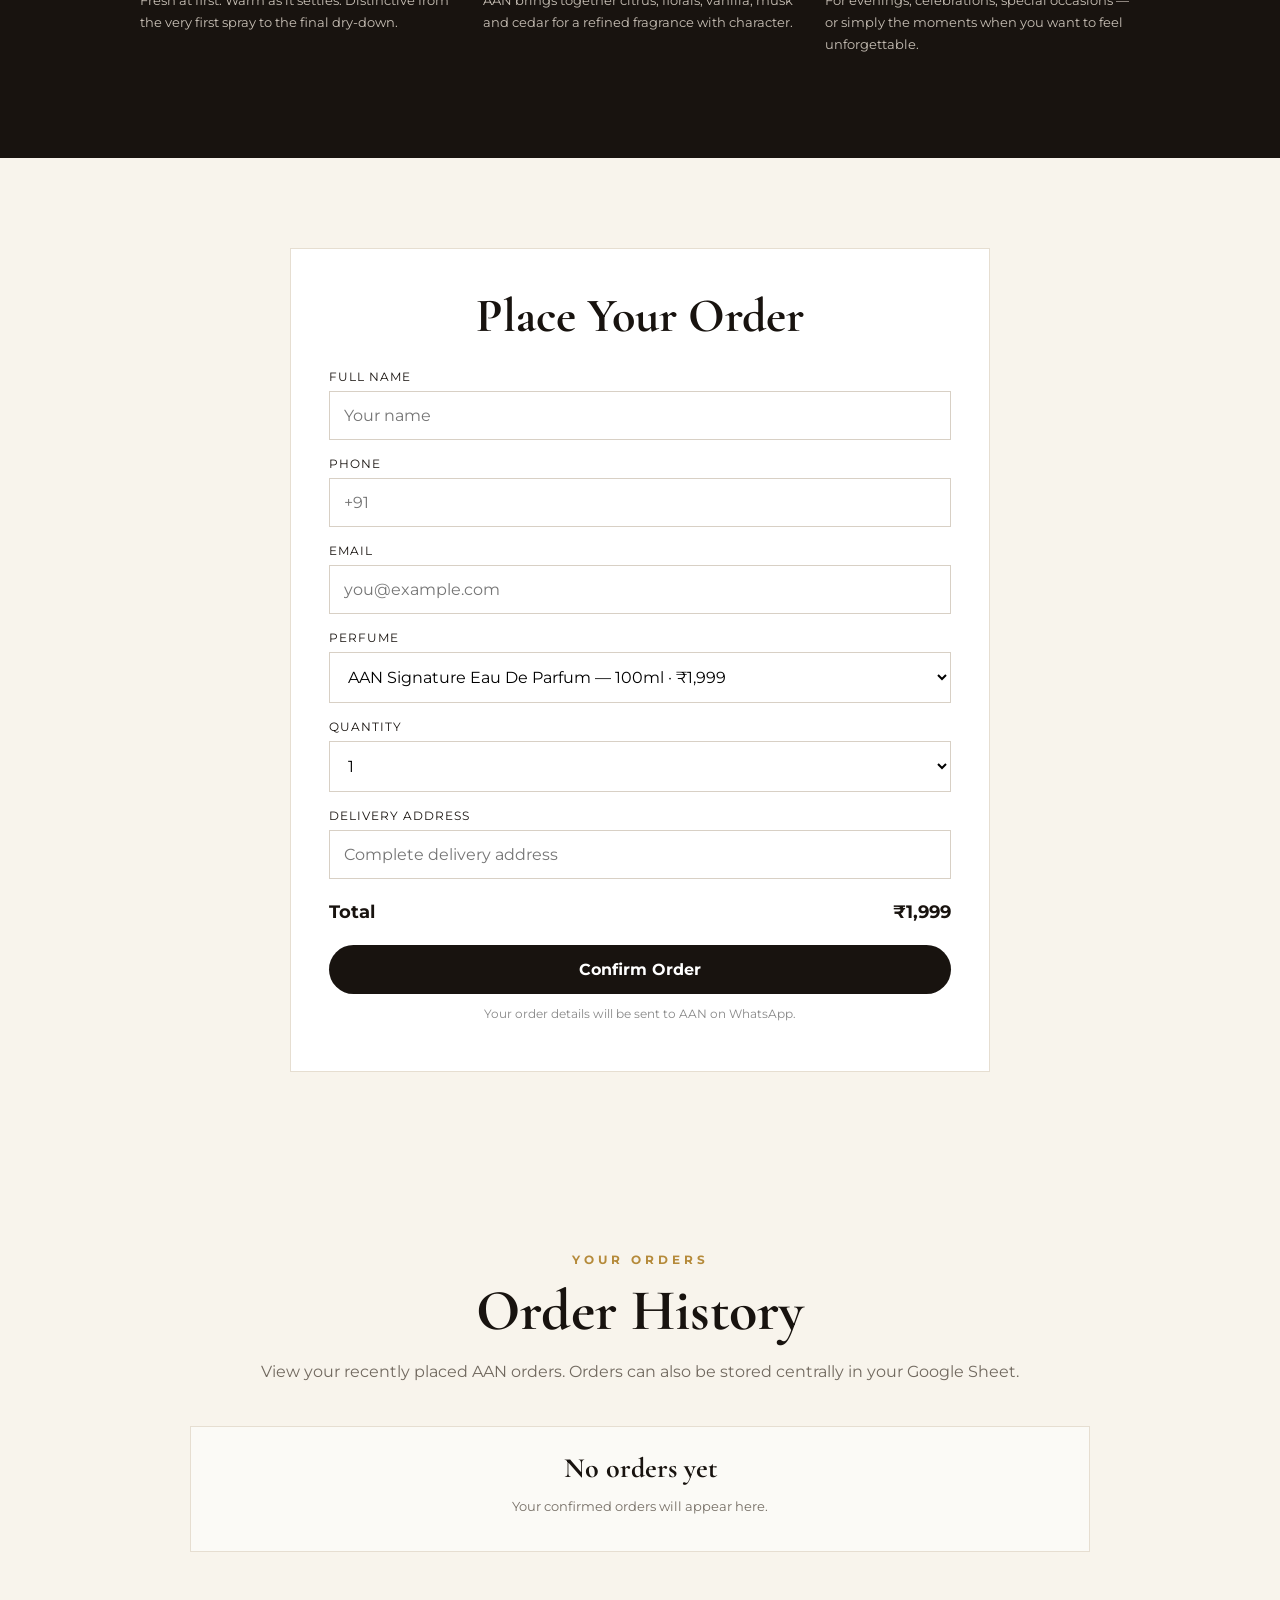
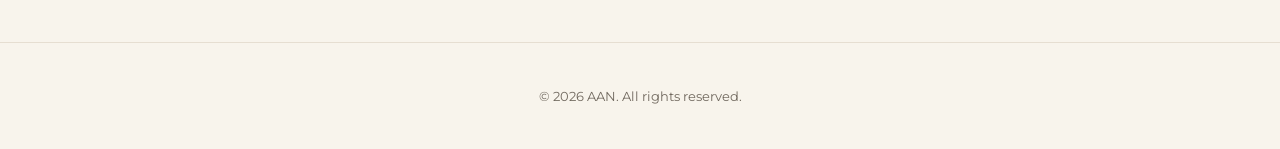
==== commit 5f1f28f3: "new google sheet" ====
--- a/index.html
+++ b/index.html
@@ -322,6 +322,21 @@
   .history-grid{grid-template-columns:1fr}
 }
 
+
+@media(max-width:800px){
+  .nav{position:relative}
+  .burger-btn{
+    position:absolute;
+    left:50%;
+    top:50%;
+    transform:translate(-50%,-50%);
+  }
+  .burger-btn.active{transform:translate(-50%,-50%)}
+  .burger-btn.active span:nth-child(1){transform:translateY(7px) rotate(45deg)}
+  .burger-btn.active span:nth-child(2){opacity:0}
+  .burger-btn.active span:nth-child(3){transform:translateY(-7px) rotate(-45deg)}
+}
+
 </style>
 </head>
 <body>
@@ -451,7 +466,7 @@
   <div class="section-head">
     <div class="kicker">YOUR ORDERS</div>
     <h2>Order History</h2>
-    <p>View your recently placed AAN orders and their details on this device.</p>
+    <p>View your recently placed AAN orders. Orders can also be stored centrally in your Google Sheet.</p>
   </div>
   <div class="history-list" id="historyList">
     <div class="history-empty">
@@ -463,6 +478,14 @@
 
 <footer>© 2026 AAN. All rights reserved.</footer>
 <script>
+
+/* =========================
+   GOOGLE SHEETS ORDER BACKEND
+   Replace the empty string with your deployed Google Apps Script /exec URL.
+   Example: https://script.google.com/macros/s/XXXXXXXX/exec
+   ========================= */
+const AAN_ORDERS_ENDPOINT = '';
+
 let heroIndex=0;
 function showHero(index){
   const slides=document.querySelectorAll('.hero-slide');
@@ -559,7 +582,77 @@
   const history = getOrderHistory();
   history.unshift(order);
   localStorage.setItem(ORDER_HISTORY_KEY, JSON.stringify(history.slice(0,25)));
-}
+  submitOrderToGoogleSheet(order);
+}
+
+function submitOrderToGoogleSheet(order){
+  if(!AAN_ORDERS_ENDPOINT) return;
+
+  // Use a normal HTML form POST so GitHub Pages does not need CORS permission.
+  const form = document.createElement('form');
+  form.method = 'POST';
+  form.action = AAN_ORDERS_ENDPOINT;
+  form.target = 'aanOrderSubmitFrame';
+  form.style.display = 'none';
+
+  const data = {
+    action:'createOrder',
+    orderId:order.orderId,
+    date:order.date,
+    status:order.status,
+    product:order.productName,
+    size:order.size,
+    quantity:order.quantity,
+    total:order.total,
+    name:order.name,
+    phone:order.phone,
+    email:order.email,
+    address:order.address
+  };
+
+  Object.entries(data).forEach(([key,value])=>{
+    const input=document.createElement('input');
+    input.type='hidden';
+    input.name=key;
+    input.value=value ?? '';
+    form.appendChild(input);
+  });
+
+  document.body.appendChild(form);
+  form.submit();
+  setTimeout(()=>form.remove(),1500);
+}
+
+function loadCentralOrderHistory(){
+  if(!AAN_ORDERS_ENDPOINT) return;
+  const callbackName='aanHistoryCallback_'+Date.now();
+  window[callbackName]=function(rows){
+    try{
+      if(Array.isArray(rows) && rows.length){
+        const local=getOrderHistory();
+        const merged=[...rows,...local];
+        const unique=[];
+        const seen=new Set();
+        merged.forEach(o=>{
+          if(o && o.orderId && !seen.has(o.orderId)){
+            seen.add(o.orderId);
+            unique.push(o);
+          }
+        });
+        localStorage.setItem(ORDER_HISTORY_KEY, JSON.stringify(unique.slice(0,50)));
+        renderOrderHistory();
+      }
+    }finally{
+      delete window[callbackName];
+      script.remove();
+    }
+  };
+  const script=document.createElement('script');
+  script.src=AAN_ORDERS_ENDPOINT+'?action=history&callback='+encodeURIComponent(callbackName);
+  script.onerror=()=>{ delete window[callbackName]; script.remove(); };
+  document.body.appendChild(script);
+}
+
 
 function renderOrderHistory(){
   const list = document.getElementById('historyList');
@@ -728,5 +821,6 @@
   </div>
 </div>
 
+<iframe name="aanOrderSubmitFrame" id="aanOrderSubmitFrame" style="display:none" title="Order submission"></iframe>
 </body>
 </html>
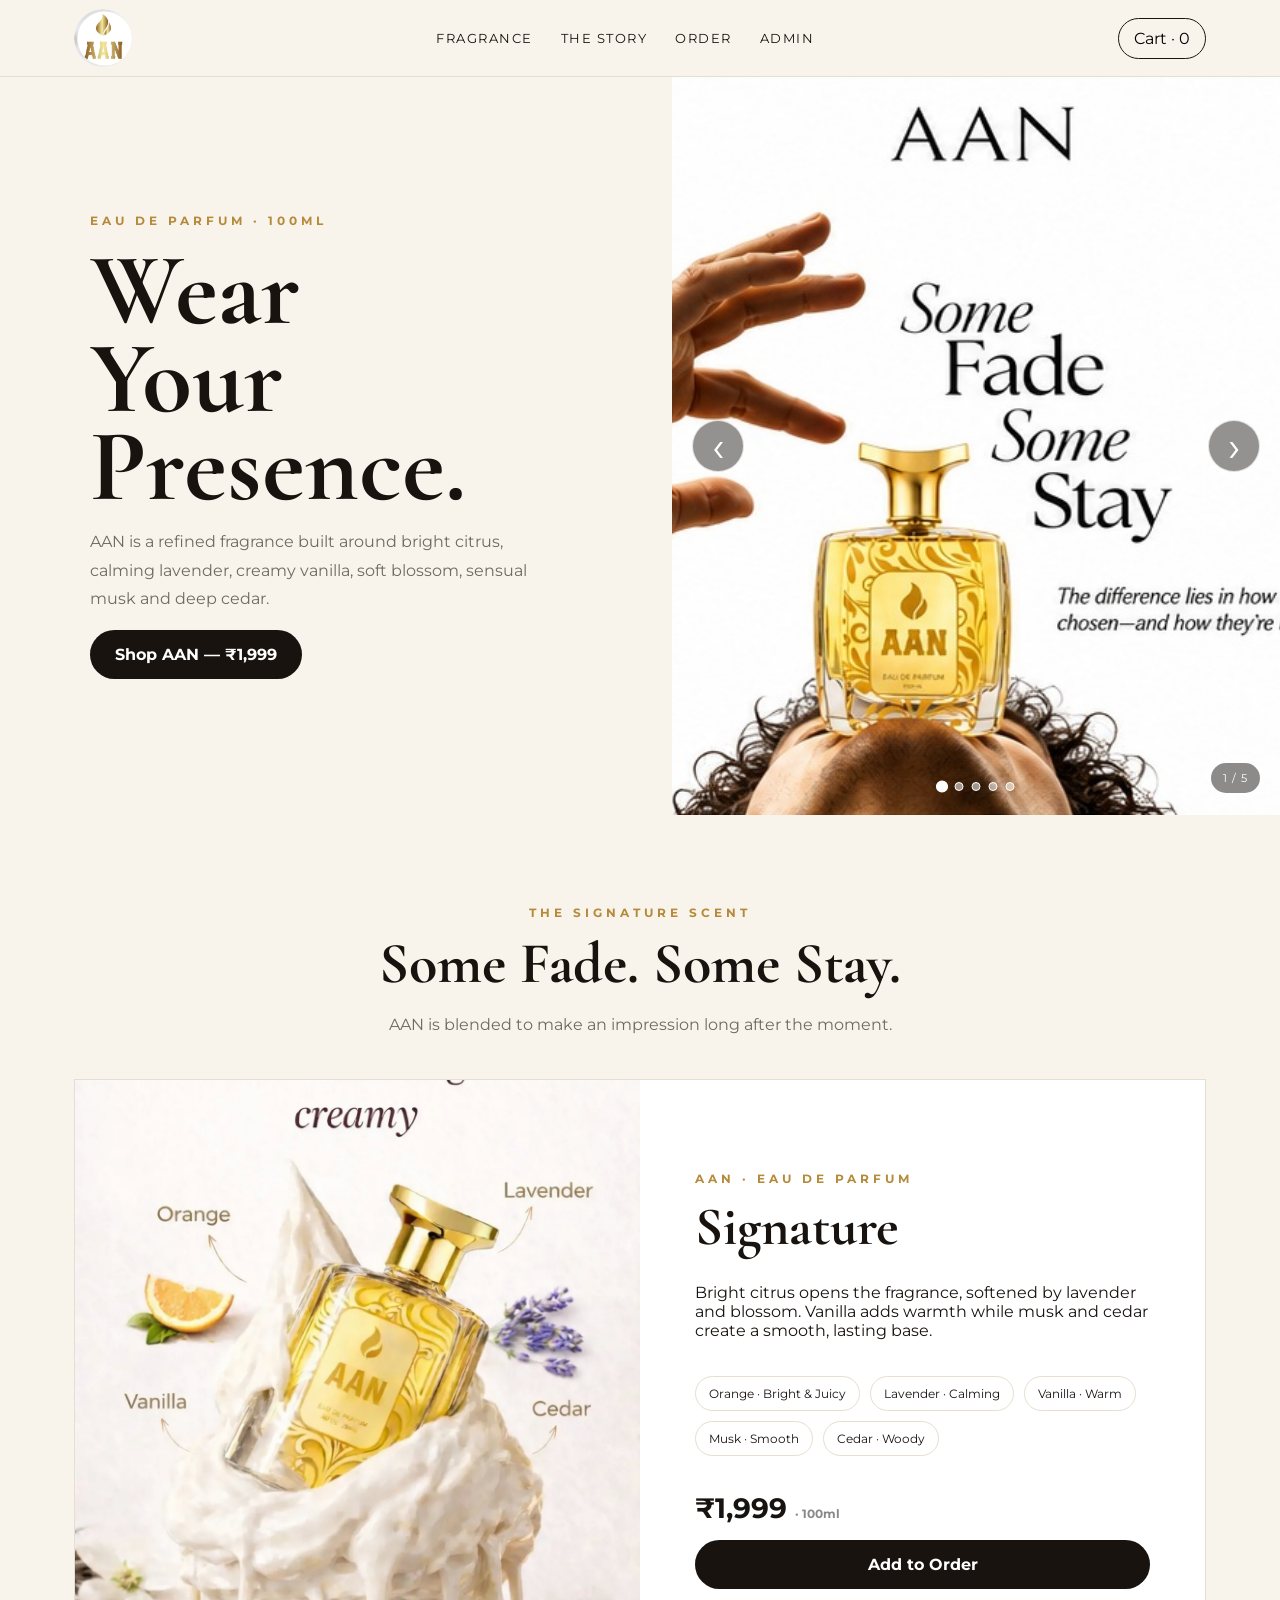
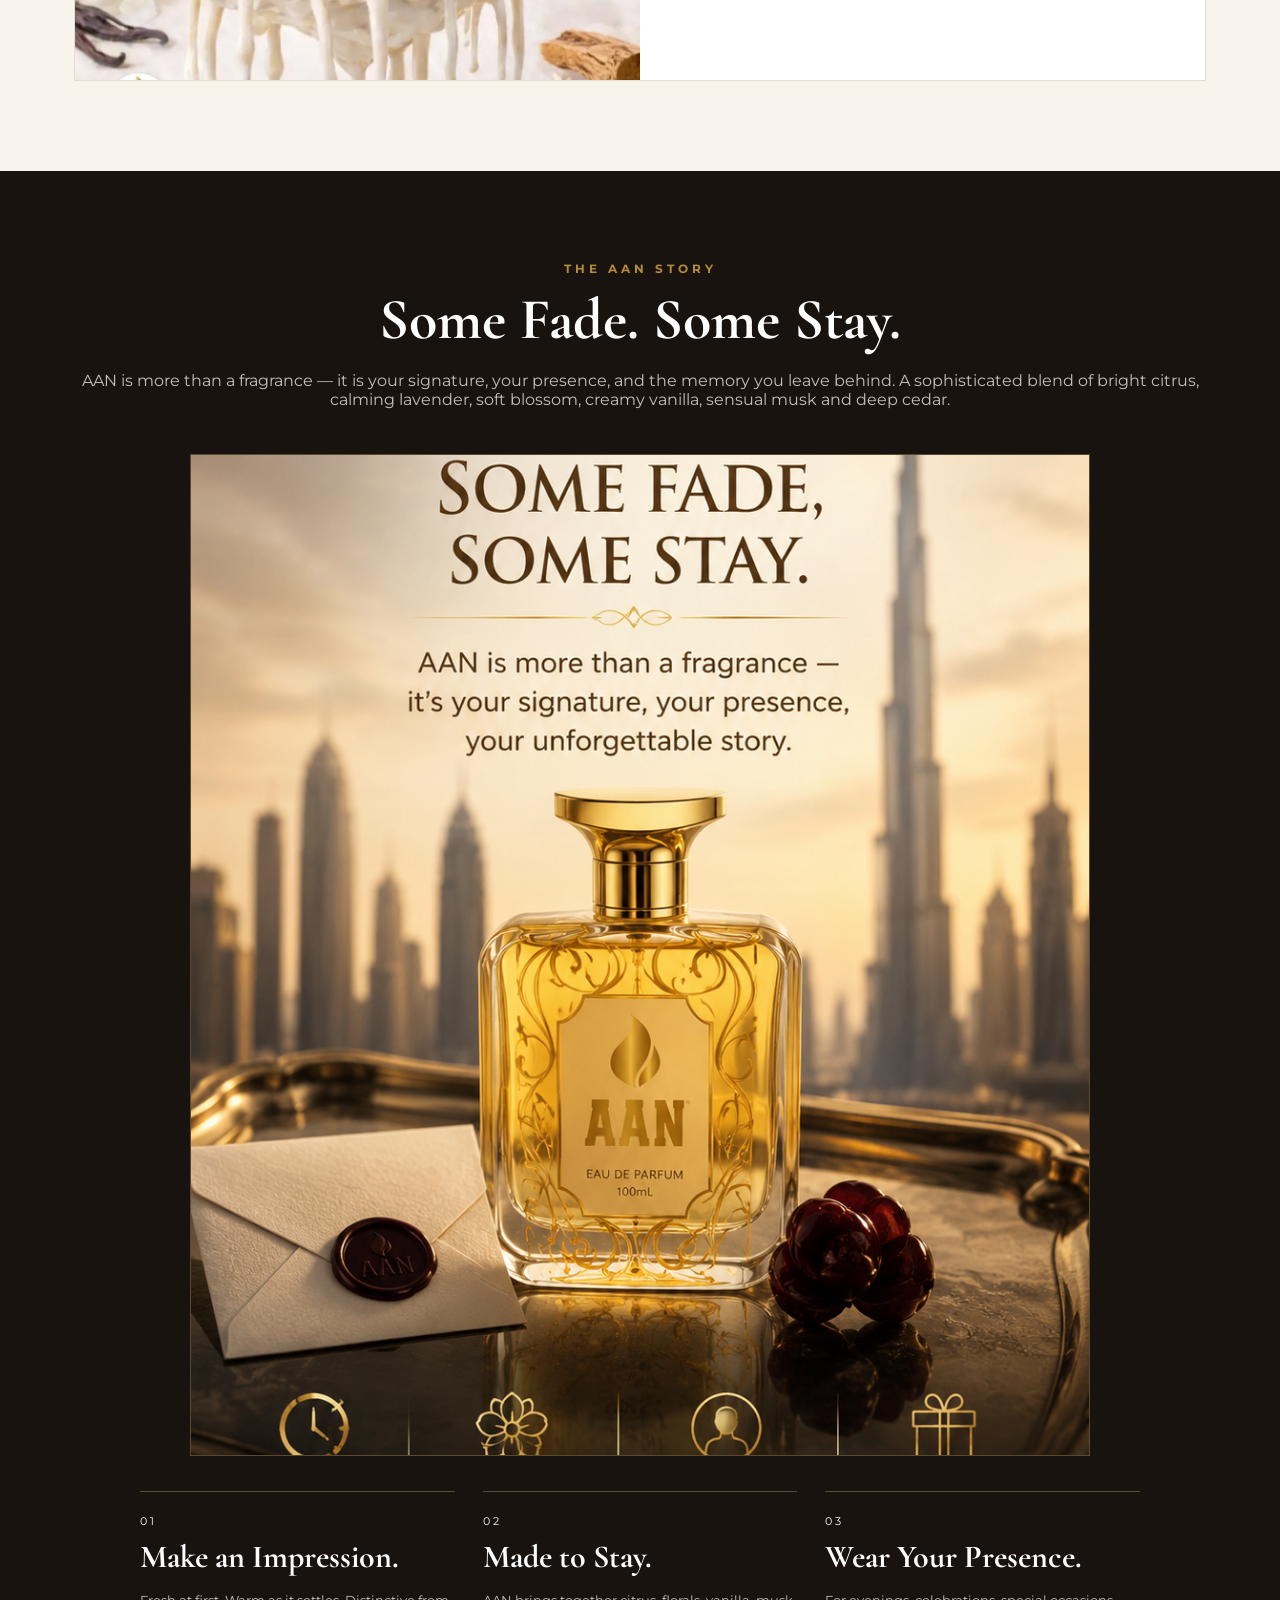
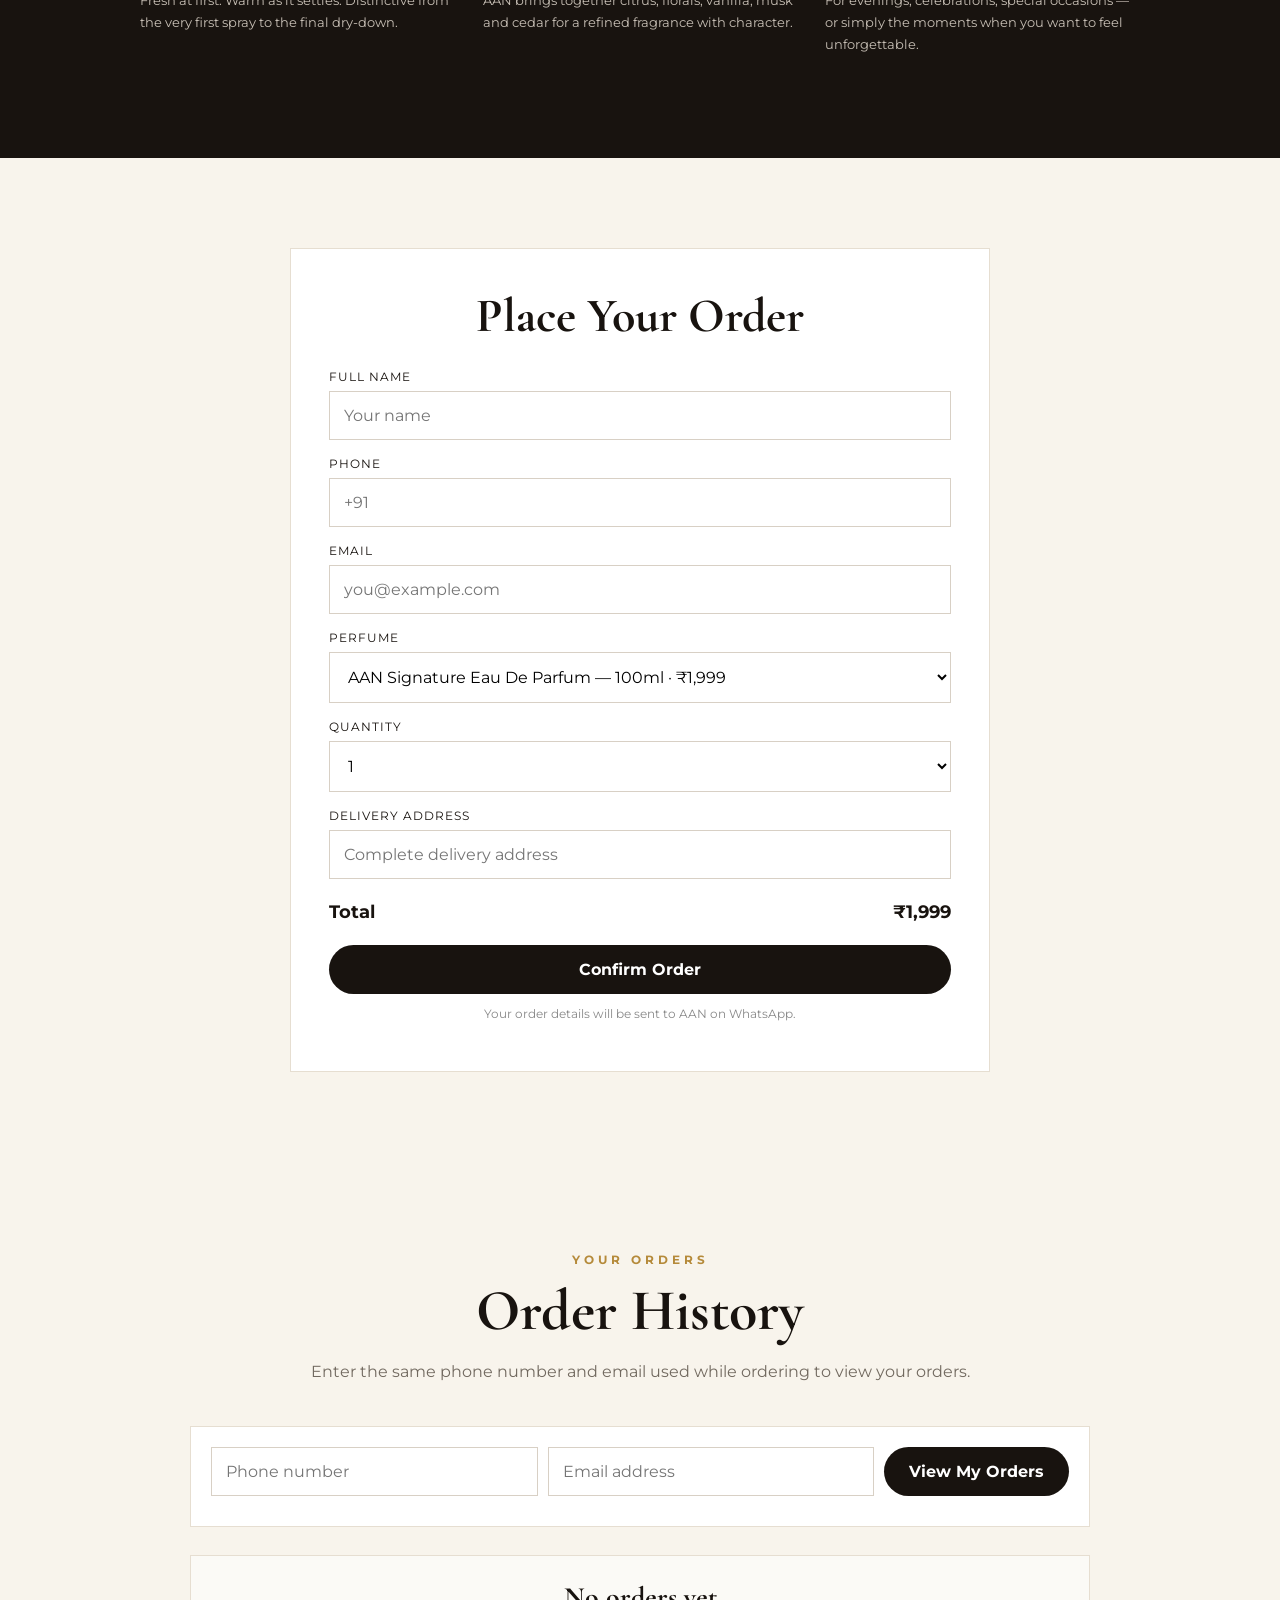
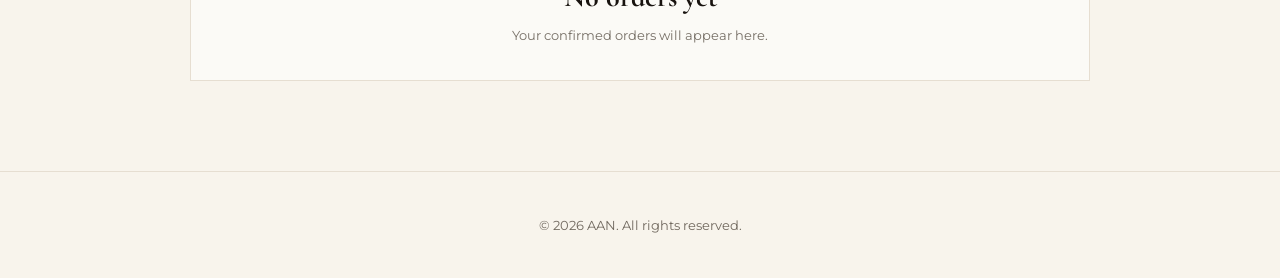
==== commit 8d3fb2e4: "admin" ====
--- a/index.html
+++ b/index.html
@@ -337,6 +337,13 @@
   .burger-btn.active span:nth-child(3){transform:translateY(-7px) rotate(-45deg)}
 }
 
+
+.history-login{max-width:900px;margin:0 auto 28px;padding:20px;border:1px solid var(--line);background:white}
+.history-login-fields{display:grid;grid-template-columns:1fr 1fr auto;gap:10px}
+.history-login input{width:100%;padding:14px;border:1px solid #d8d0c5;background:#fff}
+.history-message{font-size:12px;color:var(--muted);margin:10px 0 0}
+@media(max-width:800px){.history-login-fields{grid-template-columns:1fr}.history-login .btn{width:100%}}
+
 </style>
 </head>
 <body>
@@ -350,6 +357,7 @@
     <a href="#fragrance">Fragrance</a>
     <a href="#story">The Story</a>
     <a href="#order">Order</a>
+    <a href="admin.html">Admin</a>
   </div>
 
   <div class="header-actions">
@@ -372,6 +380,7 @@
   <a href="#story" onclick="closeMenu()">The Story</a>
   <a href="#order" onclick="closeMenu()">Order</a>
   <a href="#history" onclick="closeMenu();showHistory()">Order History</a>
+  <a href="admin.html" onclick="closeMenu()">Admin</a>
 </div>
 </header>
 
@@ -466,13 +475,18 @@
   <div class="section-head">
     <div class="kicker">YOUR ORDERS</div>
     <h2>Order History</h2>
-    <p>View your recently placed AAN orders. Orders can also be stored centrally in your Google Sheet.</p>
+    <p>Enter the same phone number and email used while ordering to view your orders.</p>
+  </div>
+  <div class="history-login">
+    <div class="history-login-fields">
+      <input id="historyPhone" type="tel" placeholder="Phone number">
+      <input id="historyEmail" type="email" placeholder="Email address">
+      <button class="btn btn-gold" type="button" onclick="loadCustomerHistory()">View My Orders</button>
+    </div>
+    <p id="historyMessage" class="history-message"></p>
   </div>
   <div class="history-list" id="historyList">
-    <div class="history-empty">
-      <h3>No orders yet</h3>
-      <p>Your confirmed orders will appear here.</p>
-    </div>
+    <div class="history-empty"><h3>Your orders will appear here</h3><p>Place an order, then use your phone and email to view your order history.</p></div>
   </div>
 </section>
 
@@ -569,6 +583,8 @@
 
 
 const ORDER_HISTORY_KEY = 'aan_order_history';
+const CUSTOMER_PHONE_KEY = 'aan_customer_phone';
+const CUSTOMER_EMAIL_KEY = 'aan_customer_email';
 
 function getOrderHistory(){
   try{
@@ -580,6 +596,8 @@
 
 function saveOrderHistory(order){
   const history = getOrderHistory();
+  localStorage.setItem(CUSTOMER_PHONE_KEY, order.phone || '');
+  localStorage.setItem(CUSTOMER_EMAIL_KEY, (order.email || '').toLowerCase());
   history.unshift(order);
   localStorage.setItem(ORDER_HISTORY_KEY, JSON.stringify(history.slice(0,25)));
   submitOrderToGoogleSheet(order);
@@ -623,36 +641,29 @@
   setTimeout(()=>form.remove(),1500);
 }
 
-function loadCentralOrderHistory(){
-  if(!AAN_ORDERS_ENDPOINT) return;
-  const callbackName='aanHistoryCallback_'+Date.now();
+function loadCustomerHistory(){
+  const phone=(document.getElementById('historyPhone').value||'').trim();
+  const email=(document.getElementById('historyEmail').value||'').trim().toLowerCase();
+  const msg=document.getElementById('historyMessage');
+  if(!phone || !email){ msg.textContent='Please enter the same phone number and email used for the order.'; return; }
+  localStorage.setItem(CUSTOMER_PHONE_KEY, phone);
+  localStorage.setItem(CUSTOMER_EMAIL_KEY, email);
+  if(!AAN_ORDERS_ENDPOINT){ msg.textContent='Order history is not connected yet. Add the Google Apps Script /exec URL in the code.'; return; }
+  msg.textContent='Loading your orders…';
+  const callbackName='aanCustomerHistory_'+Date.now();
   window[callbackName]=function(rows){
     try{
-      if(Array.isArray(rows) && rows.length){
-        const local=getOrderHistory();
-        const merged=[...rows,...local];
-        const unique=[];
-        const seen=new Set();
-        merged.forEach(o=>{
-          if(o && o.orderId && !seen.has(o.orderId)){
-            seen.add(o.orderId);
-            unique.push(o);
-          }
-        });
-        localStorage.setItem(ORDER_HISTORY_KEY, JSON.stringify(unique.slice(0,50)));
-        renderOrderHistory();
-      }
-    }finally{
-      delete window[callbackName];
-      script.remove();
-    }
+      const history=Array.isArray(rows)?rows:[];
+      localStorage.setItem(ORDER_HISTORY_KEY,JSON.stringify(history.slice(0,50)));
+      renderOrderHistory();
+      msg.textContent=history.length ? (history.length+' order(s) found.') : 'No orders found for these details.';
+    }finally{delete window[callbackName];script.remove();}
   };
   const script=document.createElement('script');
-  script.src=AAN_ORDERS_ENDPOINT+'?action=history&callback='+encodeURIComponent(callbackName);
-  script.onerror=()=>{ delete window[callbackName]; script.remove(); };
+  script.src=AAN_ORDERS_ENDPOINT+'?action=customerHistory&phone='+encodeURIComponent(phone)+'&email='+encodeURIComponent(email)+'&callback='+encodeURIComponent(callbackName);
+  script.onerror=()=>{delete window[callbackName];script.remove();msg.textContent='Unable to load order history. Please try again.';};
   document.body.appendChild(script);
 }
-
 
 function renderOrderHistory(){
   const list = document.getElementById('historyList');
@@ -693,6 +704,19 @@
   }[ch]));
 }
 
+function restoreCustomerHistory(){
+  const phone=localStorage.getItem(CUSTOMER_PHONE_KEY)||'';
+  const email=localStorage.getItem(CUSTOMER_EMAIL_KEY)||'';
+  const phoneEl=document.getElementById('historyPhone');
+  const emailEl=document.getElementById('historyEmail');
+  if(phoneEl) phoneEl.value=phone;
+  if(emailEl) emailEl.value=email;
+  renderOrderHistory();
+  if(phone && email && AAN_ORDERS_ENDPOINT){
+    loadCustomerHistory();
+  }
+}
+
 function showHistory(){
   setTimeout(renderOrderHistory, 0);
 }
@@ -728,7 +752,10 @@
   };
 
   saveOrderHistory(order);
+  document.getElementById('historyPhone').value=p;
+  document.getElementById('historyEmail').value=e;
   renderOrderHistory();
+  if(AAN_ORDERS_ENDPOINT) loadCustomerHistory();
 
   const msg =
     'AAN NEW ORDER\n\n' +
@@ -749,6 +776,8 @@
 
   document.getElementById('history')?.scrollIntoView({behavior:'smooth', block:'start'});
 }
+
+document.addEventListener('DOMContentLoaded', restoreCustomerHistory);
 
 document.addEventListener('keydown',e=>{
   if(e.key==='Escape') closeCart();
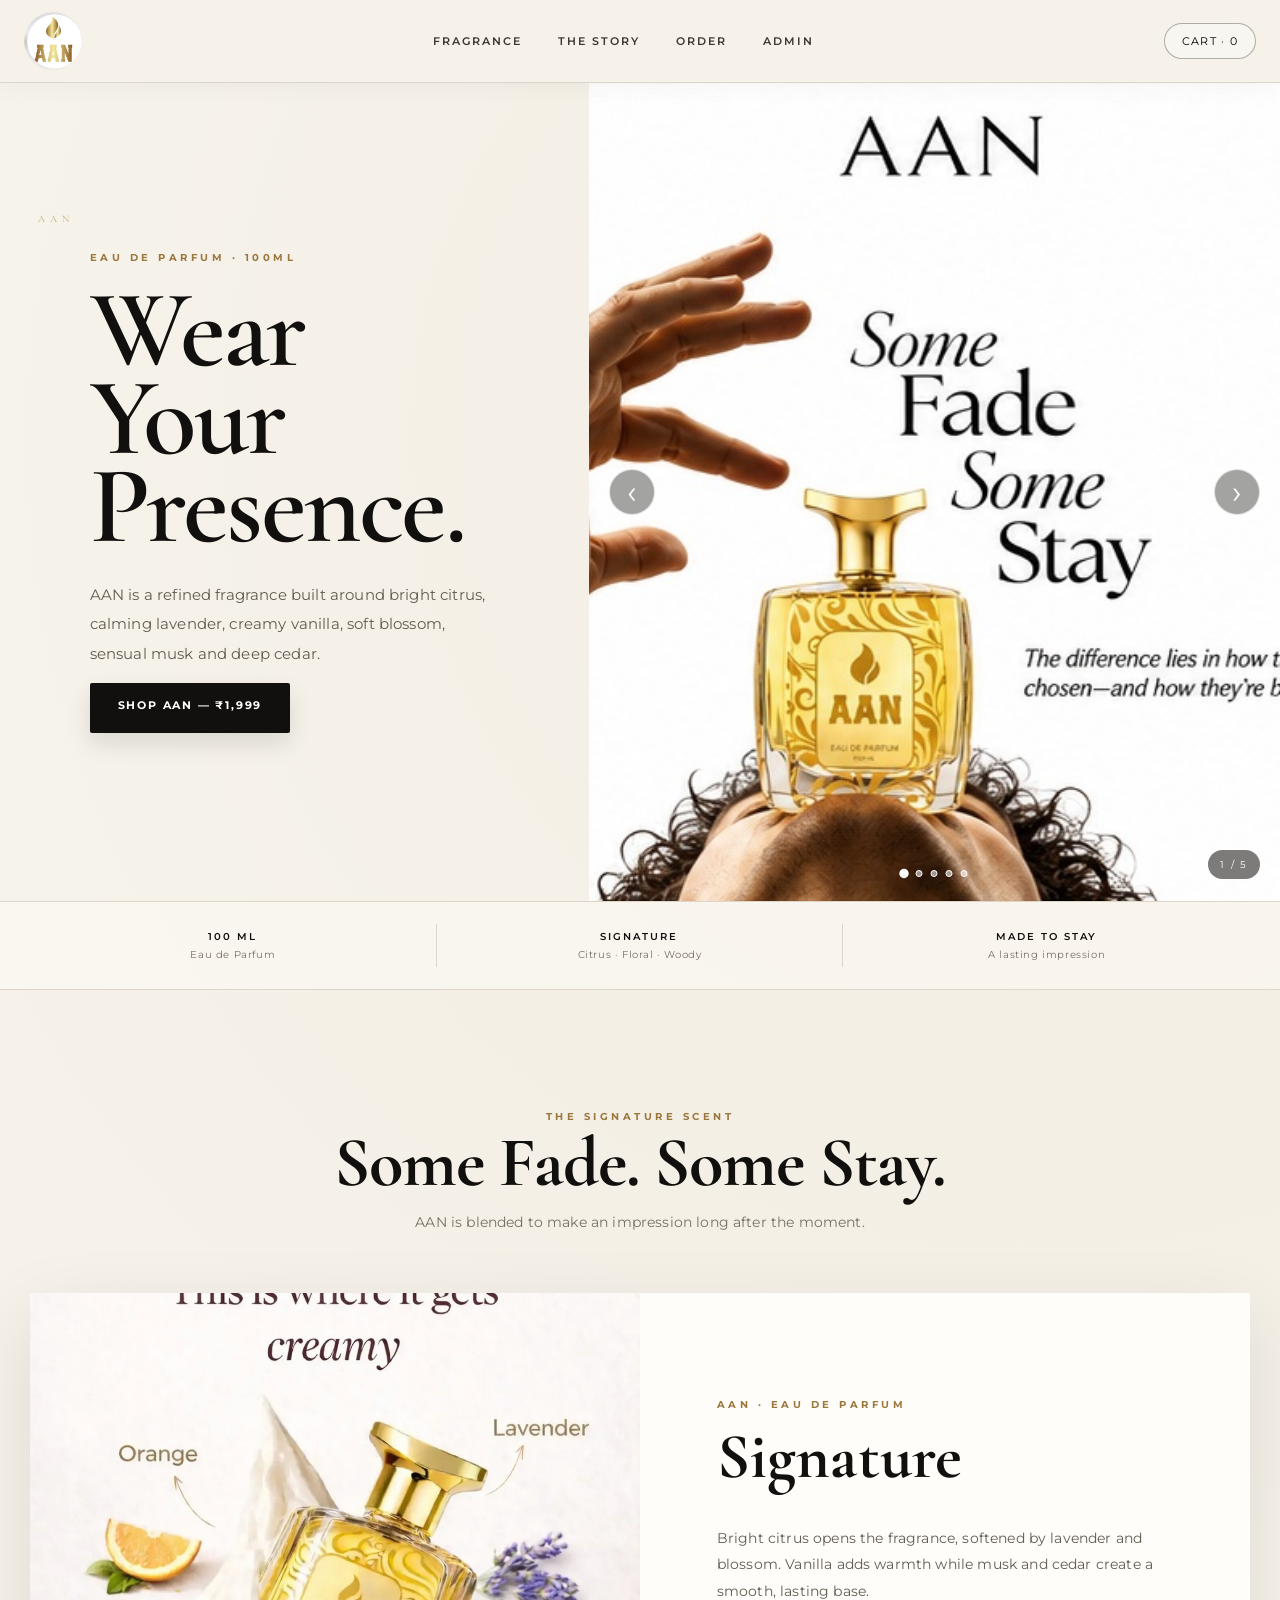
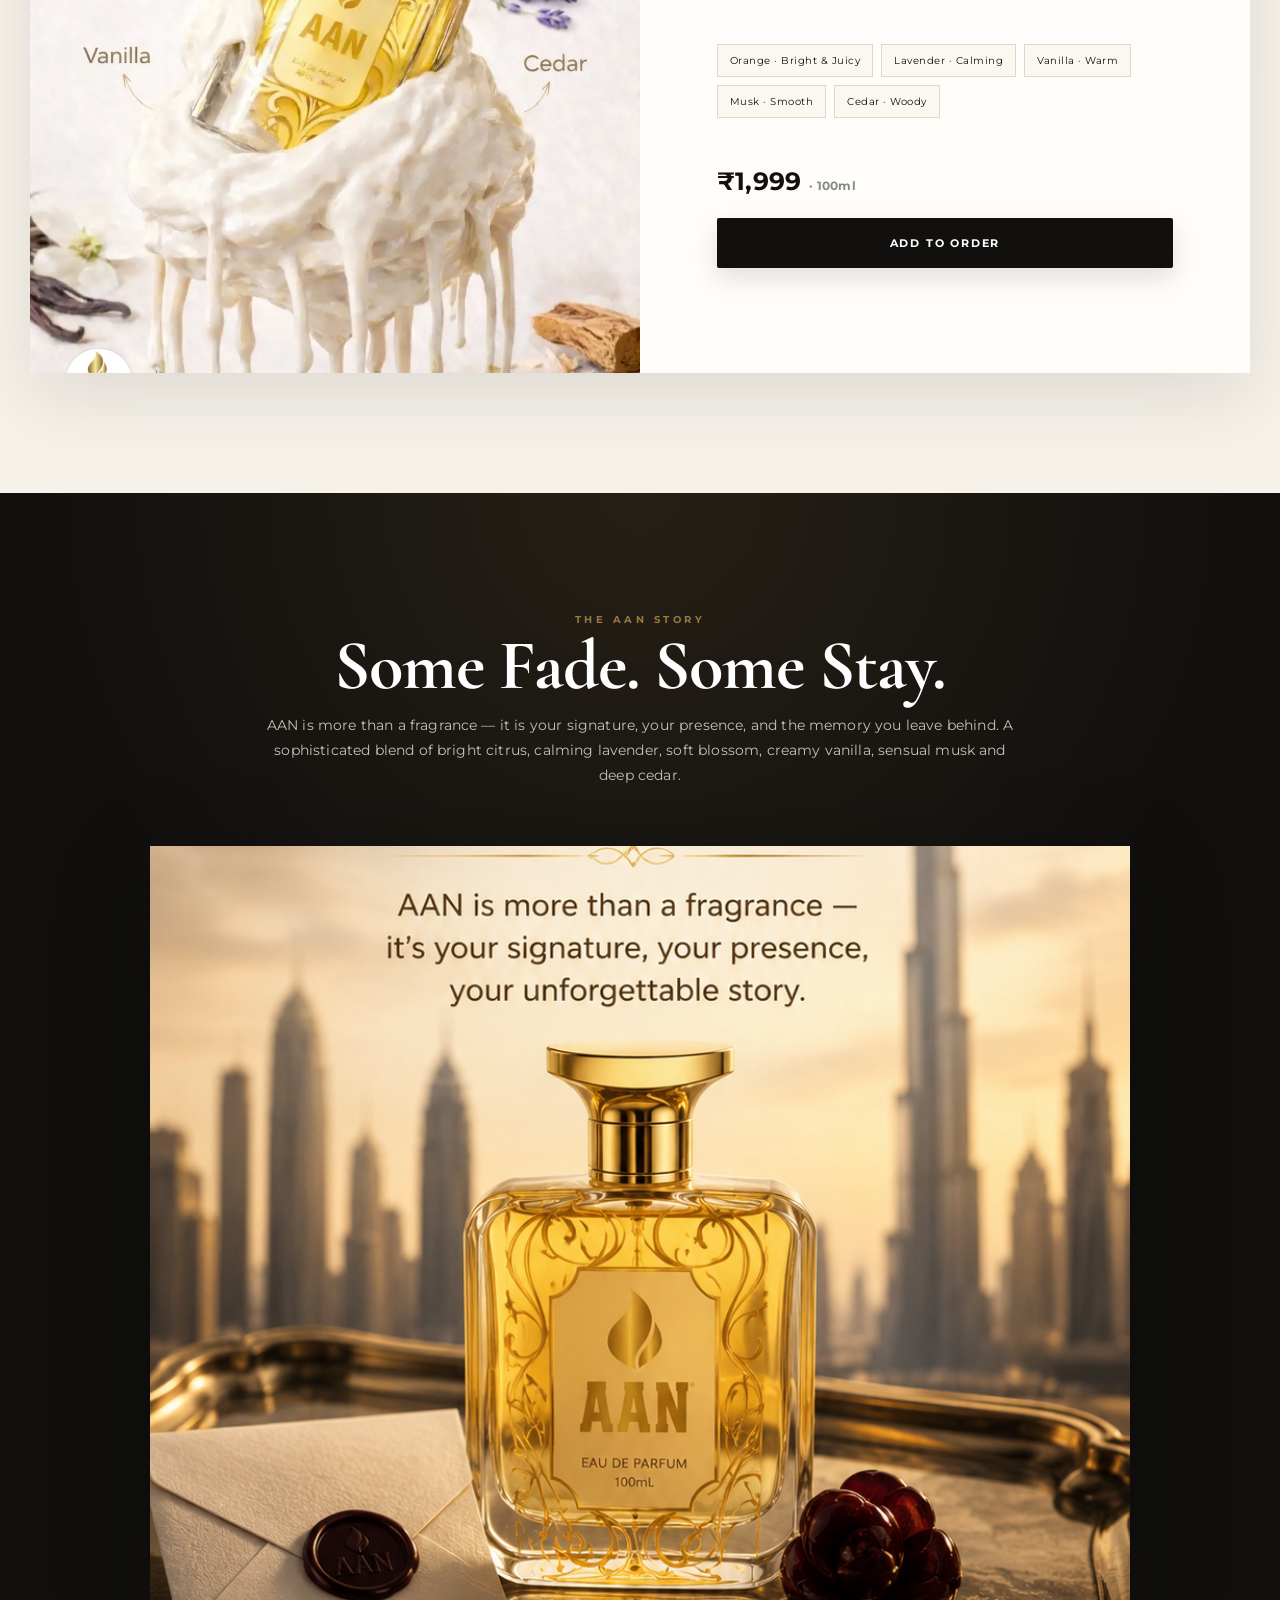
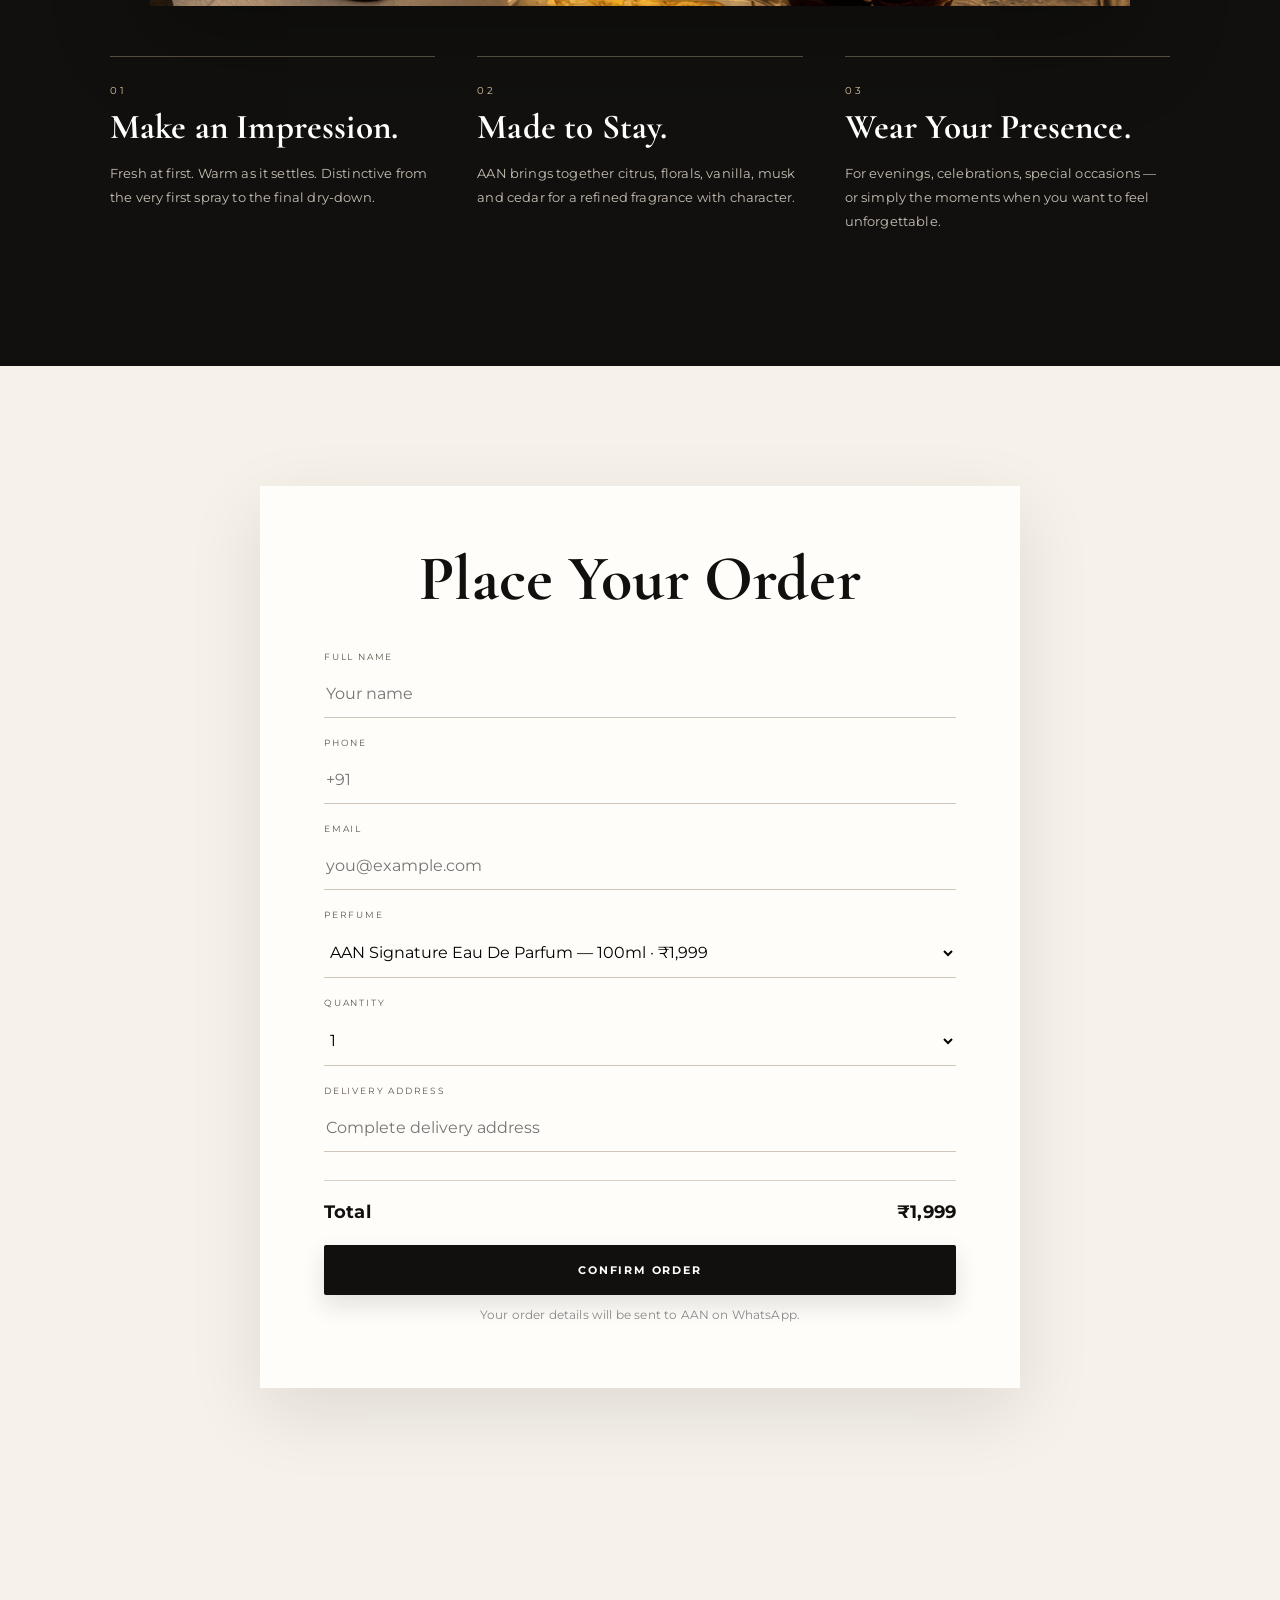
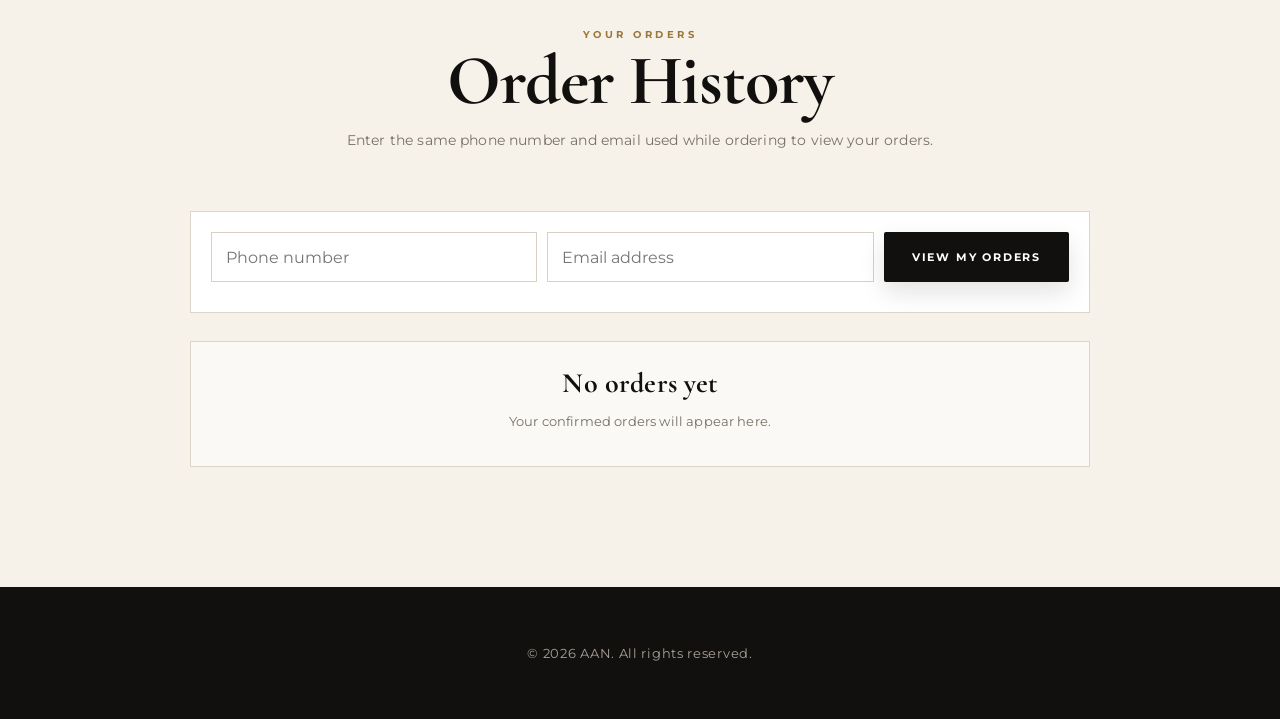
==== commit 1c036831: "changes" ====
--- a/index.html
+++ b/index.html
@@ -50,7 +50,13 @@
 
 
 .story-feature{max-width:900px;margin:0 auto;border:1px solid rgba(215,182,107,.35);overflow:hidden;background:#111}
-.story-feature img{width:100%;display:block;max-height:1000px;object-fit:cover}
+.story-feature img{
+  width:100%;
+  height:clamp(420px,62vw,760px);
+  display:block;
+  object-fit:cover;
+  object-position:center center;
+}
 .story-copy{max-width:1000px;margin:35px auto 0;display:grid;grid-template-columns:repeat(3,1fr);gap:28px}
 .story-copy>div{border-top:1px solid rgba(215,182,107,.35);padding-top:18px}
 .story-number{color:var(--gold2);font-size:11px;letter-spacing:3px}
@@ -155,7 +161,13 @@
   .product-info .btn{width:100%;margin-top:5px}
 
   .story-feature{width:100%;border-width:1px}
-  .story-feature img{width:100%;height:auto;max-height:none}
+  .story-feature img{
+    width:100%;
+    height:auto;
+    aspect-ratio:4/5;
+    object-fit:cover;
+    object-position:center center;
+  }
   .story-copy{grid-template-columns:1fr;gap:24px;margin-top:28px}
   .story-copy h3{font-size:29px}
   .story-copy p{font-size:13px}
@@ -210,6 +222,15 @@
 
   /* Prevent iOS zoom on form fields */
   input,select,textarea{font-size:16px!important}
+}
+
+@media(max-width:520px){
+  .story-feature img{
+    aspect-ratio:4/5;
+    height:auto;
+    object-fit:cover;
+    object-position:center center;
+  }
 }
 
 @media (max-width: 380px) {
@@ -343,6 +364,299 @@
 .history-login input{width:100%;padding:14px;border:1px solid #d8d0c5;background:#fff}
 .history-message{font-size:12px;color:var(--muted);margin:10px 0 0}
 @media(max-width:800px){.history-login-fields{grid-template-columns:1fr}.history-login .btn{width:100%}}
+
+
+/* =========================================================
+   AAN INTERNATIONAL LUXURY SYSTEM — 2026
+   Premium editorial / luxury fragrance treatment
+   ========================================================= */
+:root{
+  --ink:#11100e;
+  --cream:#f6f2ea;
+  --paper:#fffdf9;
+  --gold:#b89454;
+  --gold-soft:#d6c19a;
+  --muted:#777067;
+  --line:#ddd5c8;
+  --shadow:0 24px 70px rgba(18,14,9,.10);
+}
+html{scroll-padding-top:84px}
+body{
+  background:
+    radial-gradient(circle at 80% 8%,rgba(184,148,84,.07),transparent 25%),
+    var(--cream);
+  letter-spacing:.01em;
+}
+::selection{background:var(--ink);color:#fff}
+.header{
+  background:rgba(246,242,234,.88);
+  border-bottom:1px solid rgba(17,16,14,.12);
+  box-shadow:0 4px 24px rgba(17,16,14,.04);
+}
+.nav{height:82px;max-width:1320px}
+.logo img{
+  box-shadow:0 0 0 1px rgba(184,148,84,.25);
+  transition:transform .35s ease;
+}
+.logo:hover img{transform:scale(1.04)}
+.desktop-navlinks{gap:36px}
+.desktop-navlinks a{
+  position:relative;
+  padding:8px 0;
+  font-size:11px;
+  letter-spacing:2px;
+  font-weight:600;
+  color:#3c3730;
+}
+.desktop-navlinks a:after{
+  content:"";position:absolute;left:0;bottom:1px;width:0;height:1px;
+  background:var(--gold);transition:width .3s ease;
+}
+.desktop-navlinks a:hover:after{width:100%}
+.cart{
+  min-width:92px;
+  border-color:rgba(17,16,14,.32);
+  background:rgba(255,255,255,.35);
+  font-size:11px;
+  letter-spacing:1.3px;
+  text-transform:uppercase;
+  transition:all .25s ease;
+}
+.cart:hover{background:var(--ink);color:#fff;border-color:var(--ink)}
+.hero{
+  min-height:calc(100vh - 82px);
+  max-width:1440px;
+  grid-template-columns:.92fr 1.08fr;
+  background:rgba(255,255,255,.12);
+}
+.hero-copy{
+  padding:80px clamp(40px,7vw,110px);
+  position:relative;
+}
+.hero-copy:before{
+  content:"AAN";
+  position:absolute;
+  left:clamp(20px,3vw,52px);
+  top:42px;
+  font-family:"Cormorant Garamond",serif;
+  font-size:10px;
+  letter-spacing:5px;
+  color:var(--gold);
+  opacity:.8;
+}
+.kicker{
+  font-size:10px;
+  letter-spacing:3.5px;
+  color:#9b763d;
+}
+h1{
+  font-size:clamp(68px,8.6vw,128px);
+  line-height:.80;
+  letter-spacing:-.025em;
+  font-weight:600;
+  margin:22px 0 30px;
+}
+.hero-copy p{
+  max-width:500px;
+  font-size:15px;
+  line-height:1.95;
+  color:#625b52;
+}
+.btn{
+  min-height:50px;
+  padding:15px 28px;
+  border-radius:2px;
+  font-size:11px;
+  letter-spacing:1.8px;
+  text-transform:uppercase;
+  transition:transform .25s ease,box-shadow .25s ease,background .25s ease;
+}
+.btn-gold{
+  background:var(--ink);
+  color:#fff;
+  box-shadow:0 10px 25px rgba(17,16,14,.12);
+}
+.btn-gold:hover{
+  background:#2a2621;
+  transform:translateY(-2px);
+  box-shadow:0 15px 35px rgba(17,16,14,.18);
+}
+.hero-img{
+  height:calc(100vh - 82px);
+  min-height:620px;
+  background:#ebe5db;
+}
+.hero-slide{transition:opacity .7s ease;filter:saturate(.92)}
+.hero-arrow{
+  width:46px;height:46px;font-size:32px;
+  border-radius:50%;
+  background:rgba(17,16,14,.38);
+  border-color:rgba(255,255,255,.65);
+}
+.hero-arrow:hover{background:rgba(17,16,14,.82)}
+.hero-count{
+  background:rgba(17,16,14,.55);
+  font-size:10px;
+  letter-spacing:1.8px;
+}
+.hero-dot{width:7px;height:7px}
+.section{max-width:1320px;padding:120px 30px}
+.section-head{max-width:760px;margin:0 auto 58px}
+.section-head h2{
+  font-size:clamp(48px,5.5vw,76px);
+  line-height:.92;
+  letter-spacing:-.015em;
+}
+.section-head p{font-size:14px;line-height:1.8}
+.product{
+  border:0;
+  box-shadow:var(--shadow);
+  background:var(--paper);
+}
+.product img{height:680px;transition:transform .8s ease}
+.product:hover img{transform:scale(1.025)}
+.product-info{padding:clamp(42px,6vw,82px)}
+.product-info h3{font-size:clamp(48px,5vw,68px);margin:7px 0 16px}
+.product-info p{color:#625b52;line-height:1.9;font-size:14px;max-width:520px}
+.notes{gap:8px;margin:26px 0}
+.note{
+  padding:9px 12px;
+  border-radius:0;
+  background:#fbf8f2;
+  border-color:#e0d7ca;
+  font-size:10px;
+  letter-spacing:.5px;
+}
+.price{font-size:25px;letter-spacing:.3px;margin:22px 0}
+.story{
+  background:#11100e;
+  position:relative;
+  overflow:hidden;
+}
+.story:before{
+  content:"";
+  position:absolute;inset:0;
+  background:radial-gradient(circle at 50% 0,rgba(184,148,84,.12),transparent 38%);
+  pointer-events:none;
+}
+.story .section{position:relative}
+.story-feature{
+  max-width:980px;
+  border:0;
+  box-shadow:0 30px 90px rgba(0,0,0,.28);
+}
+.story-copy{max-width:1060px;gap:42px;margin-top:50px}
+.story-copy>div{
+  border-top-color:rgba(214,193,154,.34);
+  padding-top:22px;
+}
+.story-number{color:var(--gold-soft);font-size:10px;letter-spacing:3px}
+.story-copy h3{font-size:35px}
+.story-copy p{font-size:13px;line-height:1.85}
+.order{
+  max-width:760px;
+  padding:54px clamp(24px,5vw,64px);
+  border:0;
+  background:var(--paper);
+  box-shadow:var(--shadow);
+}
+.order h2{font-size:clamp(45px,5vw,64px);margin-bottom:34px}
+.field{margin-bottom:19px}
+.field label{
+  font-size:9px;
+  letter-spacing:1.8px;
+  color:#5e574e;
+  margin-bottom:8px;
+}
+.field input,.field select{
+  border:0;
+  border-bottom:1px solid #cfc6b9;
+  padding:14px 2px;
+  background:transparent;
+  outline:none;
+  transition:border-color .2s ease;
+}
+.field input:focus,.field select:focus{border-bottom-color:var(--ink)}
+.total{
+  border-top:1px solid #d9d0c3;
+  padding-top:20px;
+  margin-top:28px;
+  font-size:18px;
+}
+.history-card{
+  background:rgba(255,253,249,.76);
+  border:0;
+  box-shadow:0 10px 35px rgba(18,14,9,.05);
+}
+.history-status{
+  border:1px solid var(--gold-soft);
+  color:#80653b;
+  background:#fbf7ef;
+}
+footer{
+  background:#11100e;
+  color:#a9a198;
+  border-top:0;
+  padding:58px 24px;
+  letter-spacing:.7px;
+}
+.cart-overlay{background:rgba(10,9,8,.68)}
+.cart-panel{
+  background:#f7f2e9;
+  padding:50px 38px;
+  box-shadow:-25px 0 80px rgba(0,0,0,.28);
+}
+.cart-panel h2{font-size:58px}
+.cart-product{
+  border:0;
+  box-shadow:0 10px 30px rgba(18,14,9,.06);
+}
+.qty-control{
+  background:#fbf8f2;
+  border-color:#d8cfc2;
+}
+@media(max-width:800px){
+  .nav{height:70px}
+  .hero{min-height:auto}
+  .hero-copy{padding:58px 24px 42px}
+  .hero-copy:before{display:none}
+  h1{font-size:clamp(55px,16vw,78px);margin:16px 0 24px}
+  .hero-img{height:auto;min-height:0;aspect-ratio:4/5}
+  .section{padding:76px 18px}
+  .section-head{margin-bottom:38px}
+  .product{box-shadow:0 16px 40px rgba(18,14,9,.07)}
+  .product img{height:auto}
+  .product-info{padding:34px 24px 38px}
+  .story-copy{gap:30px}
+  .order{padding:34px 22px}
+  .cart-panel{padding:34px 20px 26px}
+}
+
+
+.aan-editorial-strip{
+  max-width:1320px;margin:0 auto;
+  padding:22px 30px;
+  display:grid;grid-template-columns:repeat(3,1fr);
+  border-top:1px solid var(--line);border-bottom:1px solid var(--line);
+  background:rgba(255,253,249,.45);
+}
+.aan-editorial-strip div{
+  text-align:center;padding:6px 18px;
+  border-right:1px solid var(--line);
+}
+.aan-editorial-strip div:last-child{border-right:0}
+.aan-editorial-strip strong{
+  display:block;font-size:10px;letter-spacing:2px;font-weight:600;
+}
+.aan-editorial-strip span{
+  display:block;margin-top:5px;color:var(--muted);
+  font-size:10px;letter-spacing:.6px;
+}
+@media(max-width:800px){
+  .aan-editorial-strip{grid-template-columns:1fr;padding:10px 18px}
+  .aan-editorial-strip div{border-right:0;border-bottom:1px solid var(--line);padding:13px}
+  .aan-editorial-strip div:last-child{border-bottom:0}
+}
 
 </style>
 </head>
@@ -410,6 +724,12 @@
 </div>
 </section>
 
+<section class="aan-editorial-strip" aria-label="AAN brand highlights">
+  <div><strong>100 ML</strong><span>Eau de Parfum</span></div>
+  <div><strong>SIGNATURE</strong><span>Citrus · Floral · Woody</span></div>
+  <div><strong>MADE TO STAY</strong><span>A lasting impression</span></div>
+</section>
+
 <section class="section" id="fragrance"><div class="section-head"><div class="kicker">The Signature Scent</div><h2>Some Fade. Some Stay.</h2><p>AAN is blended to make an impression long after the moment.</p></div>
 <div class="product"><img src="images/aan-3.jpg" alt="AAN fragrance with ingredients"><div class="product-info">
 <div class="kicker">AAN · Eau de Parfum</div><h3>Signature</h3><p>Bright citrus opens the fragrance, softened by lavender and blossom. Vanilla adds warmth while musk and cedar create a smooth, lasting base.</p>
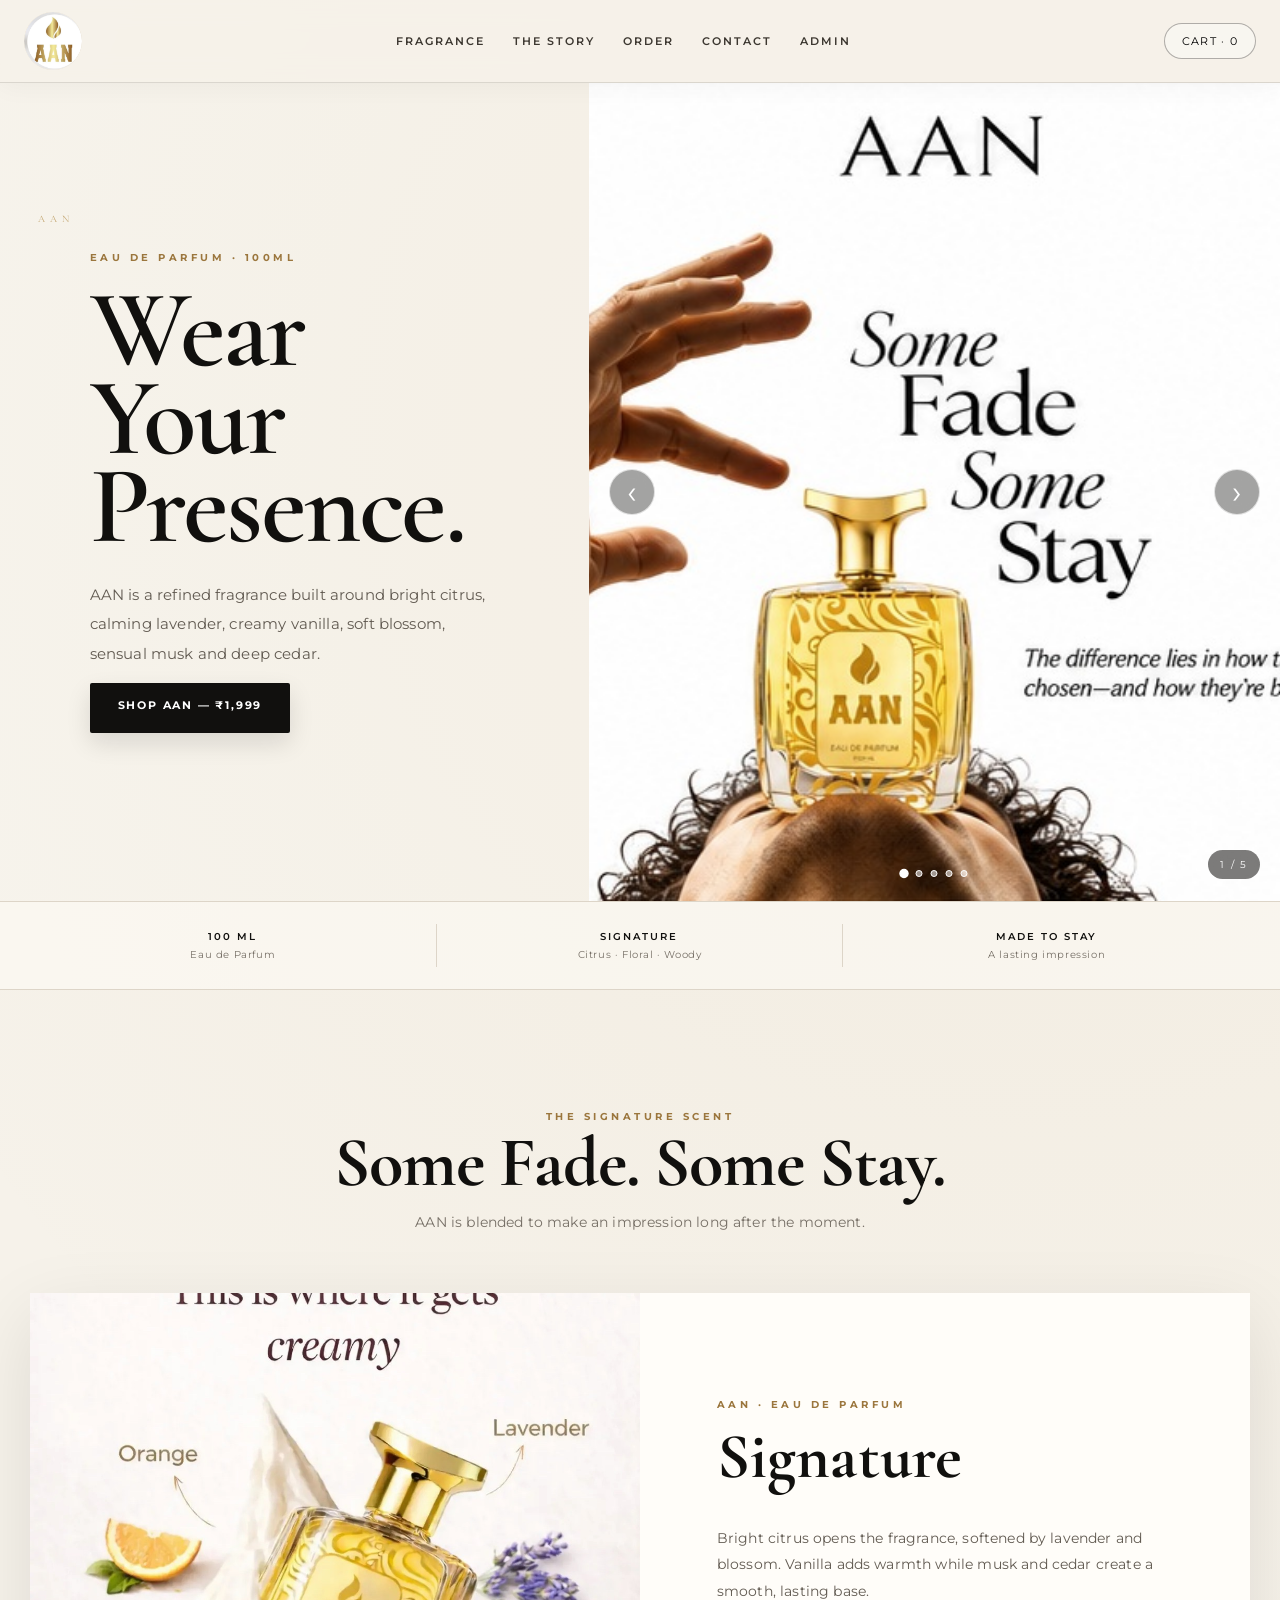
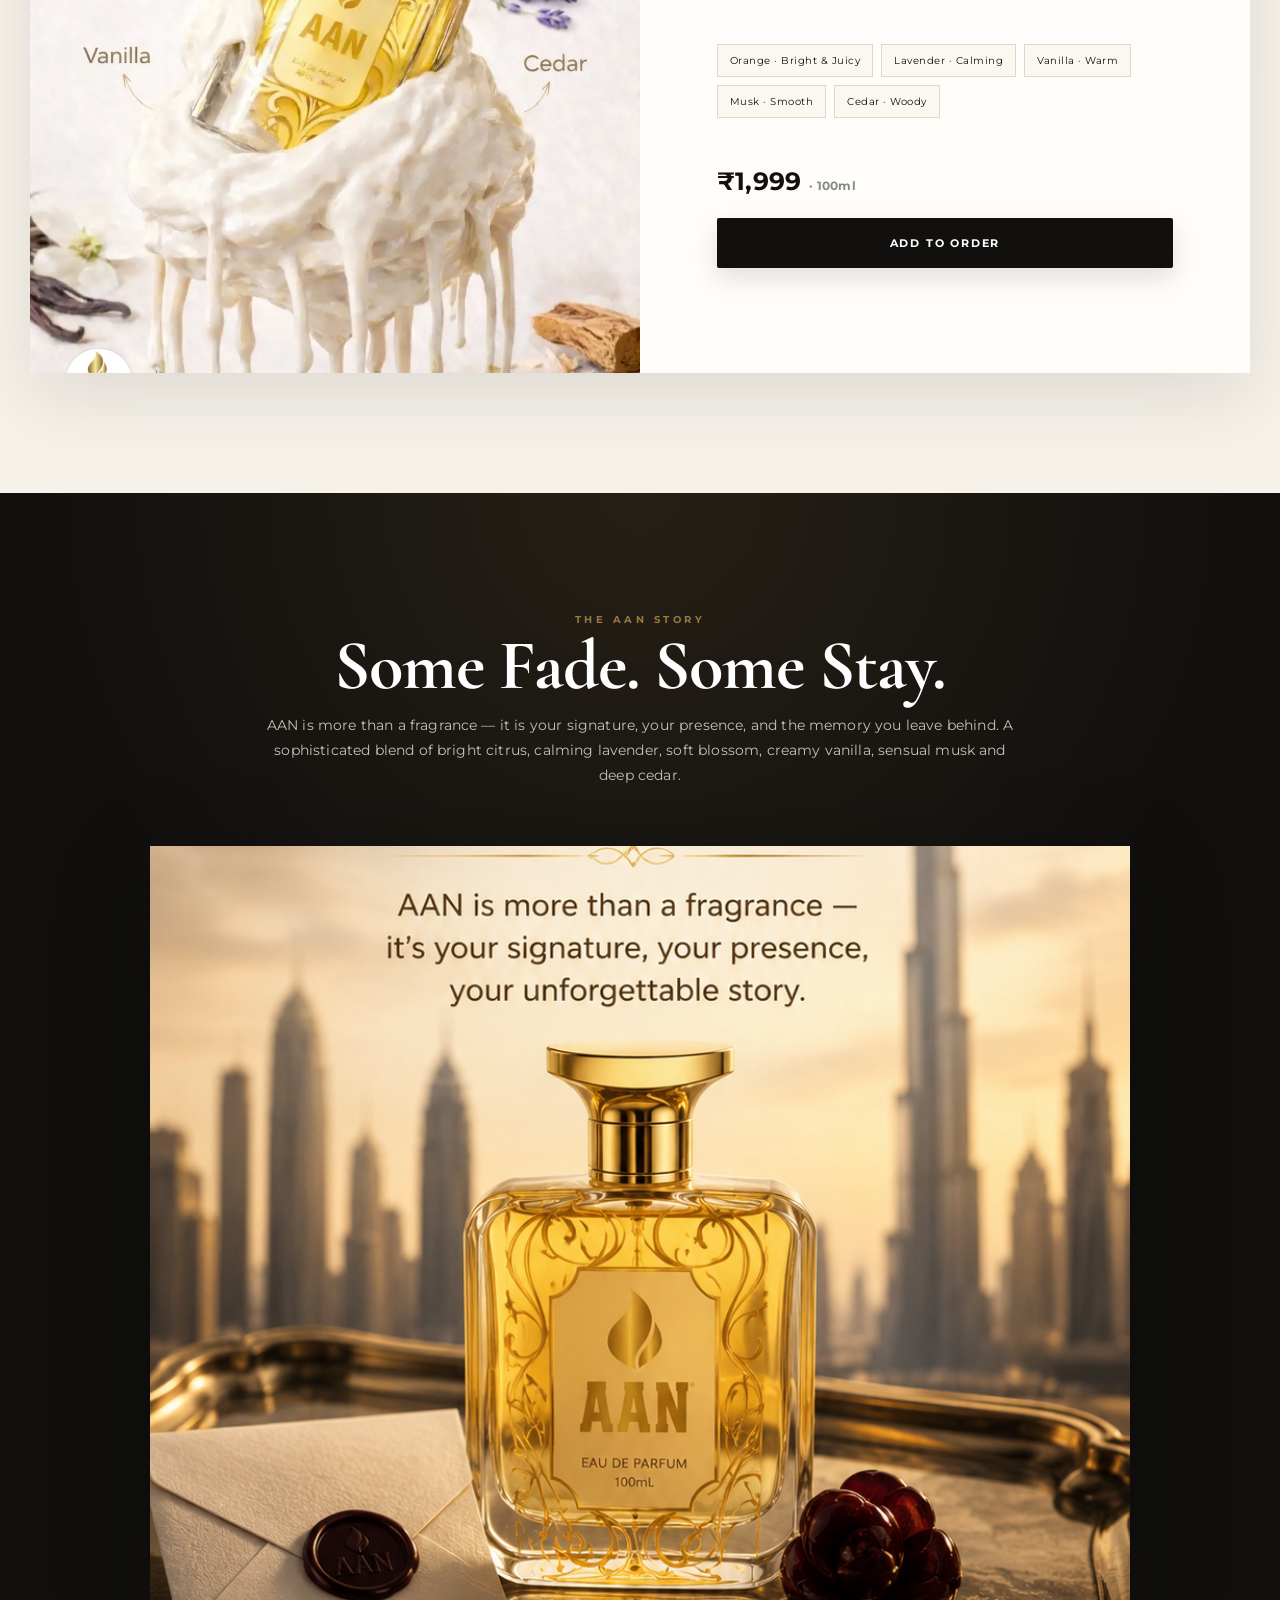
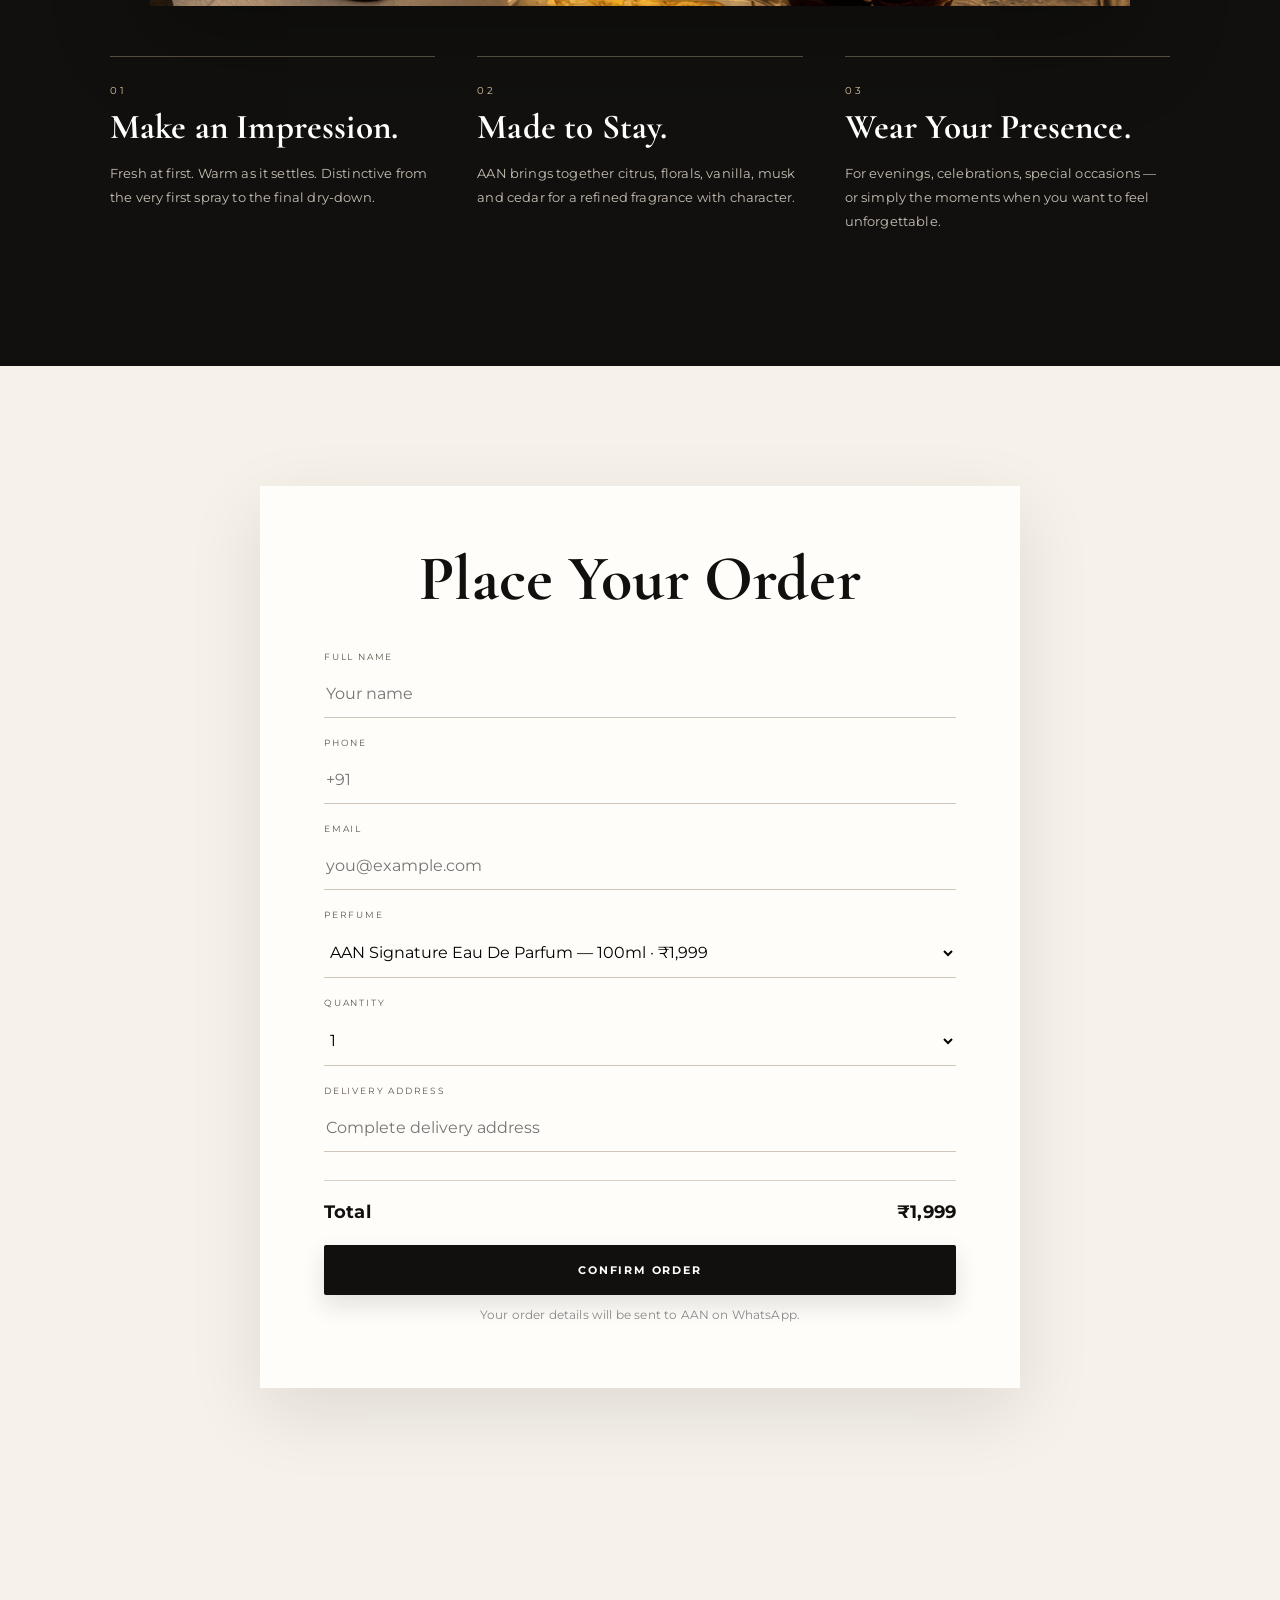
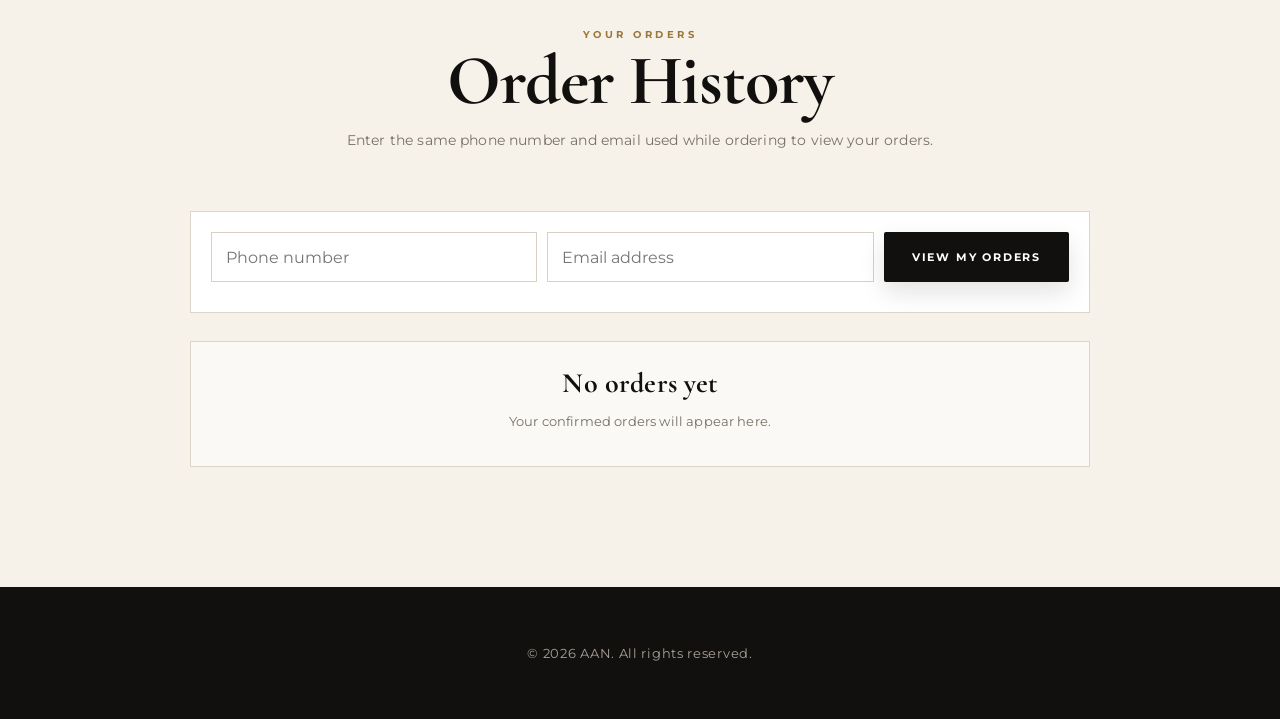
==== commit 191edc67: "changes" ====
--- a/index.html
+++ b/index.html
@@ -658,6 +658,10 @@
   .aan-editorial-strip div:last-child{border-bottom:0}
 }
 
+
+/* Desktop navigation: Contact is always visible on laptop/desktop */
+.desktop-navlinks{display:flex !important;align-items:center;gap:28px;}
+@media(max-width:800px){.desktop-navlinks{display:none !important;}}
 </style>
 </head>
 <body>
@@ -671,6 +675,7 @@
     <a href="#fragrance">Fragrance</a>
     <a href="#story">The Story</a>
     <a href="#order">Order</a>
+    <a href="contact.html">Contact</a>
     <a href="admin.html">Admin</a>
   </div>
 
@@ -695,6 +700,8 @@
   <a href="#order" onclick="closeMenu()">Order</a>
   <a href="#history" onclick="closeMenu();showHistory()">Order History</a>
   <a href="admin.html" onclick="closeMenu()">Admin</a>
+
+<a href="contact.html" onclick="closeMenu()">Contact</a>
 </div>
 </header>
 
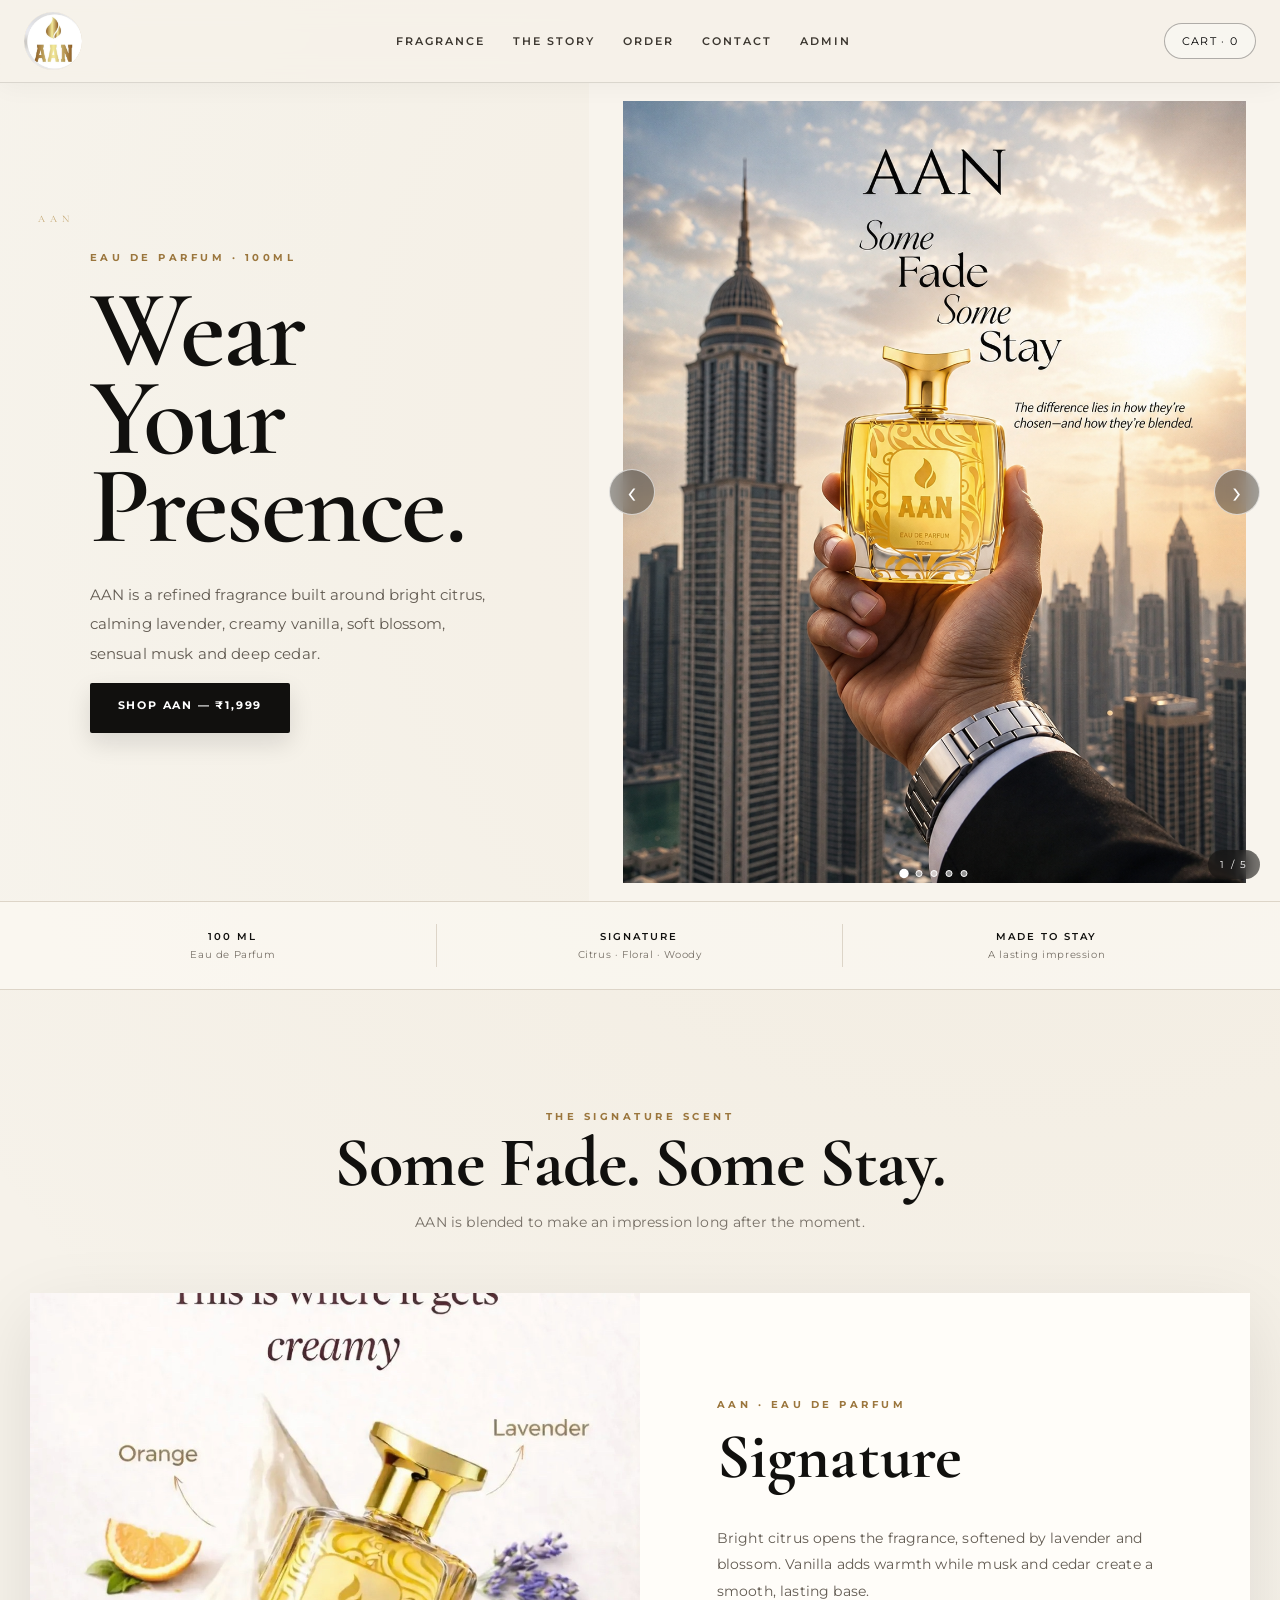
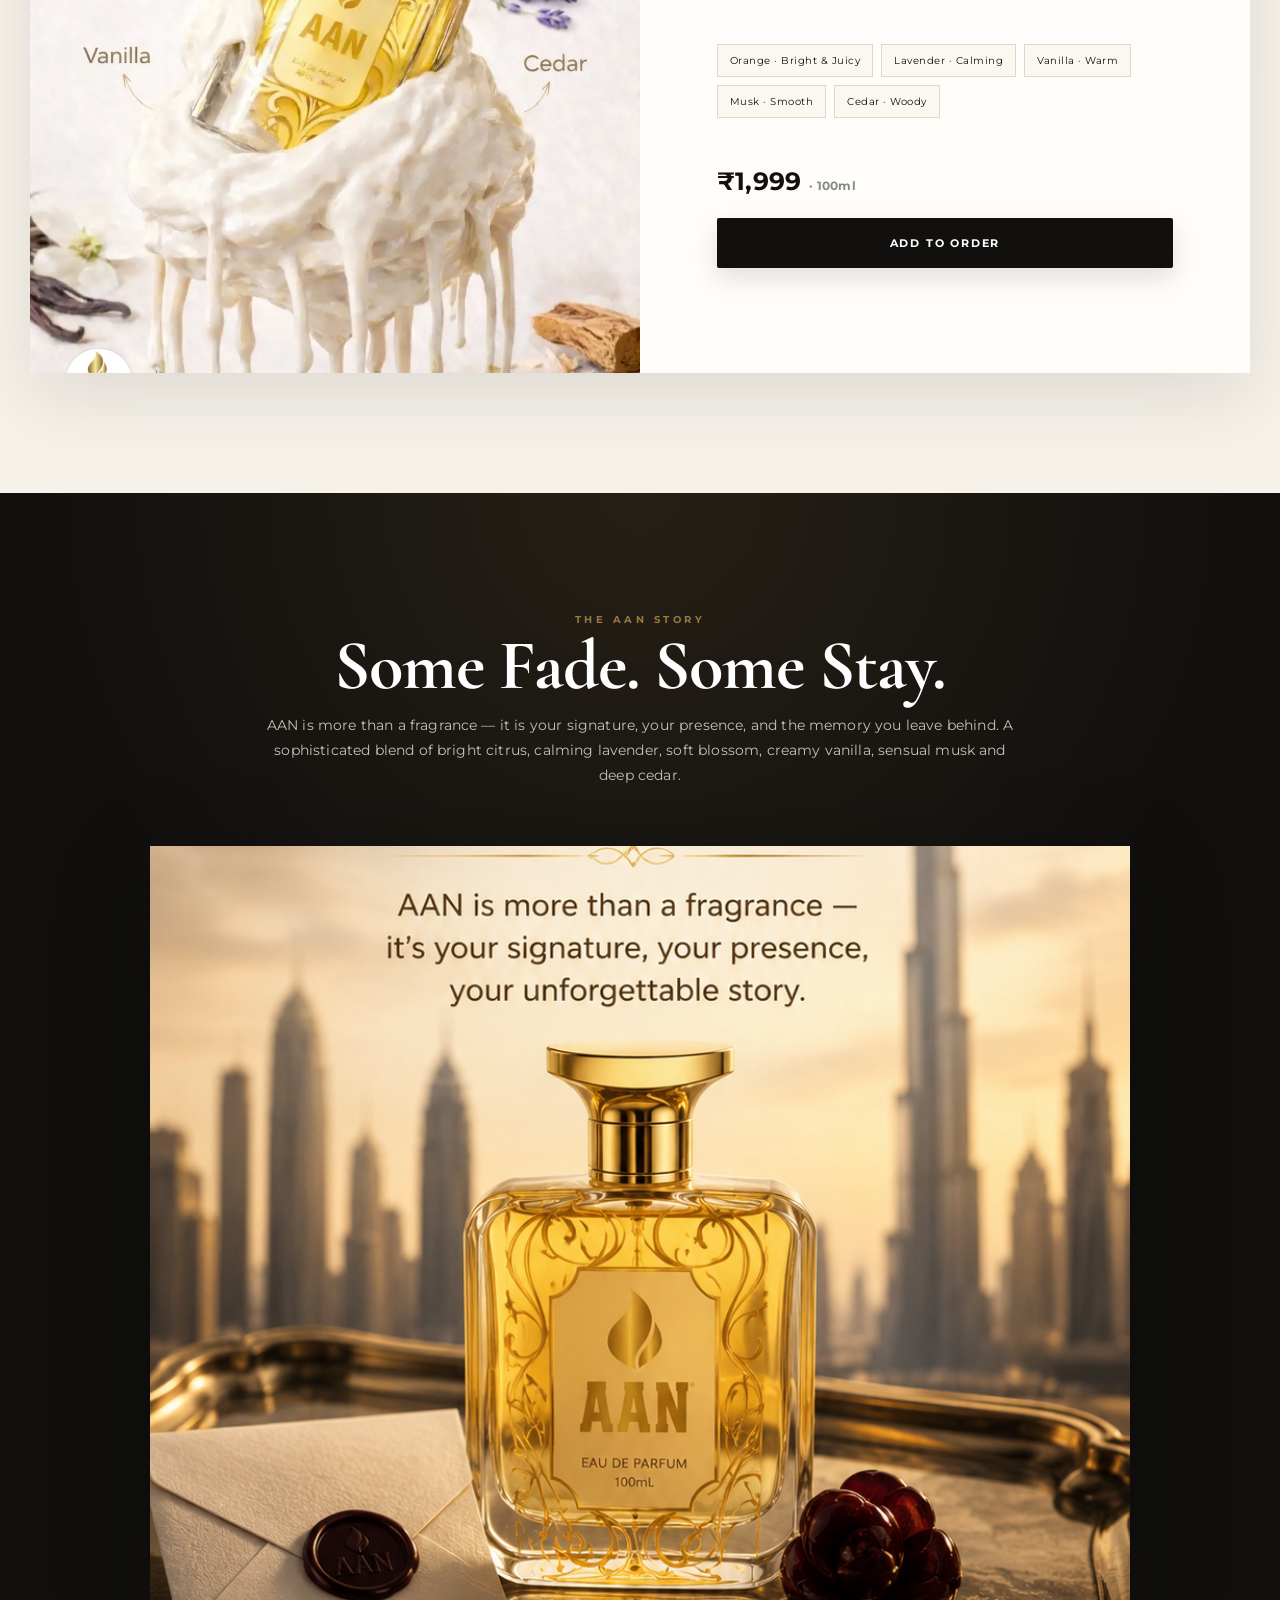
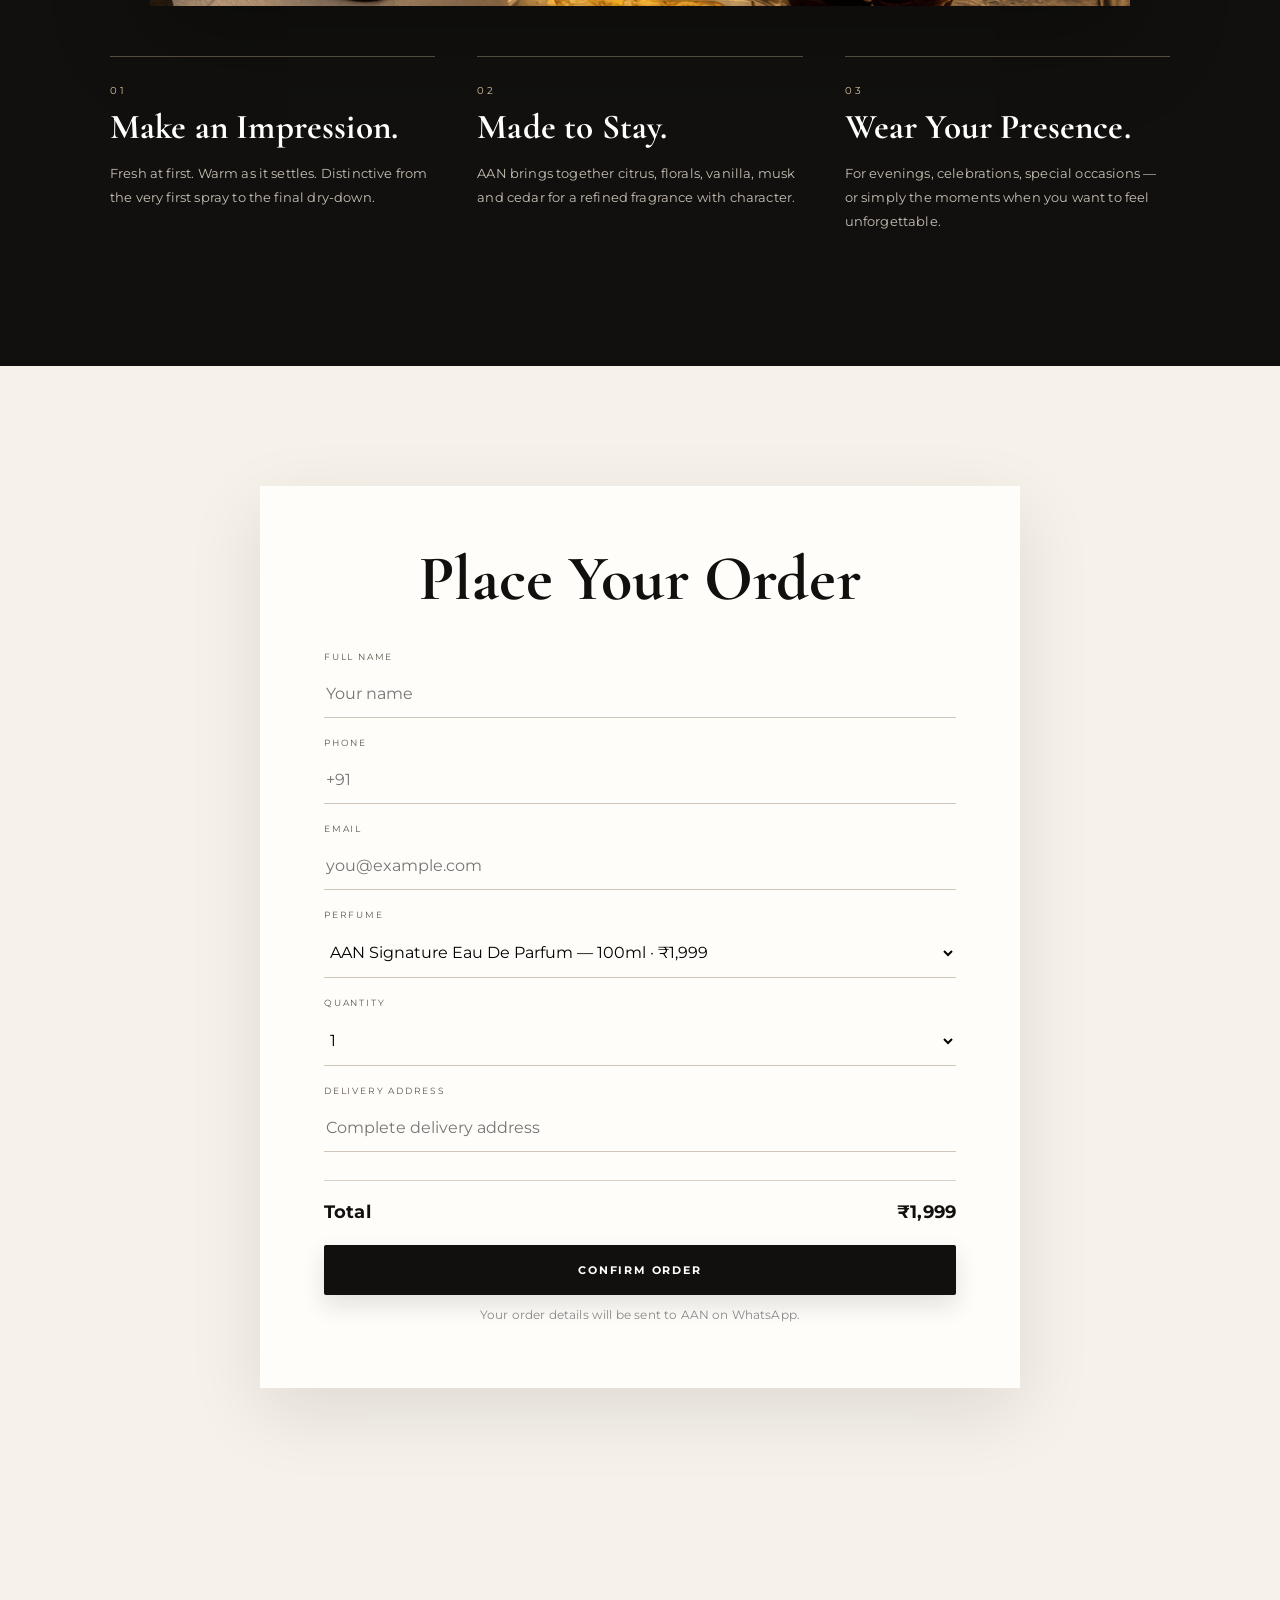
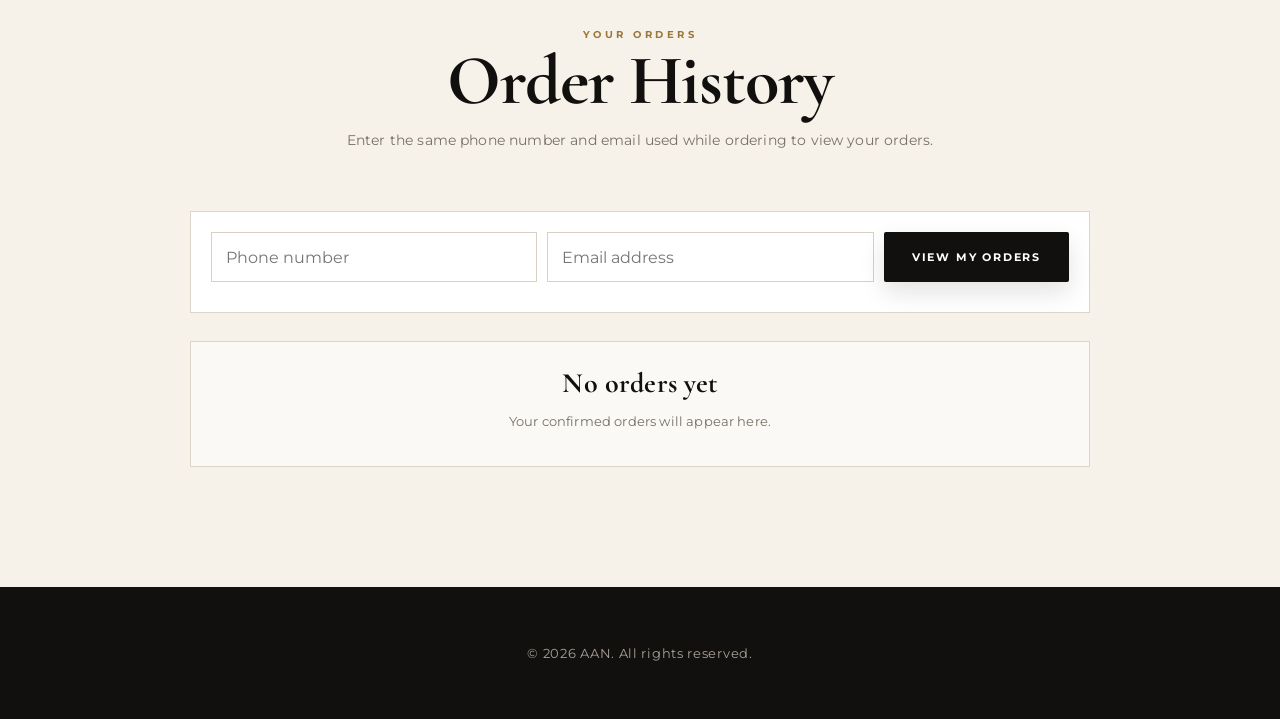
==== commit b448dbbd: "changes" ====
--- a/index.html
+++ b/index.html
@@ -712,11 +712,11 @@
 <a class="btn btn-gold" href="#order">Shop AAN — ₹1,999</a></div>
 <div class="hero-img hero-slider" aria-label="AAN fragrance gallery">
   <div class="hero-slides">
-    <img class="hero-slide active" src="images/hero-1.jpg" alt="AAN perfume with citrus and floral notes">
+    <img class="hero-slide hero-vertical active" src="images/hero-5.png" alt="AAN perfume campaign">
+    <img class="hero-slide" src="images/hero-1.jpg" alt="AAN perfume with citrus and floral notes">
     <img class="hero-slide" src="images/hero-2.jpg" alt="AAN perfume with creamy vanilla notes">
     <img class="hero-slide" src="images/hero-3.jpg" alt="AAN perfume in a luxury city campaign">
     <img class="hero-slide" src="images/hero-4.jpg" alt="AAN perfume presented on a luxury tray">
-    <img class="hero-slide hero-vertical" src="images/hero-5.png" alt="AAN perfume campaign">
   </div>
   <button class="hero-arrow hero-prev" type="button" onclick="changeHero(-1)" aria-label="Previous image">‹</button>
   <button class="hero-arrow hero-next" type="button" onclick="changeHero(1)" aria-label="Next image">›</button>
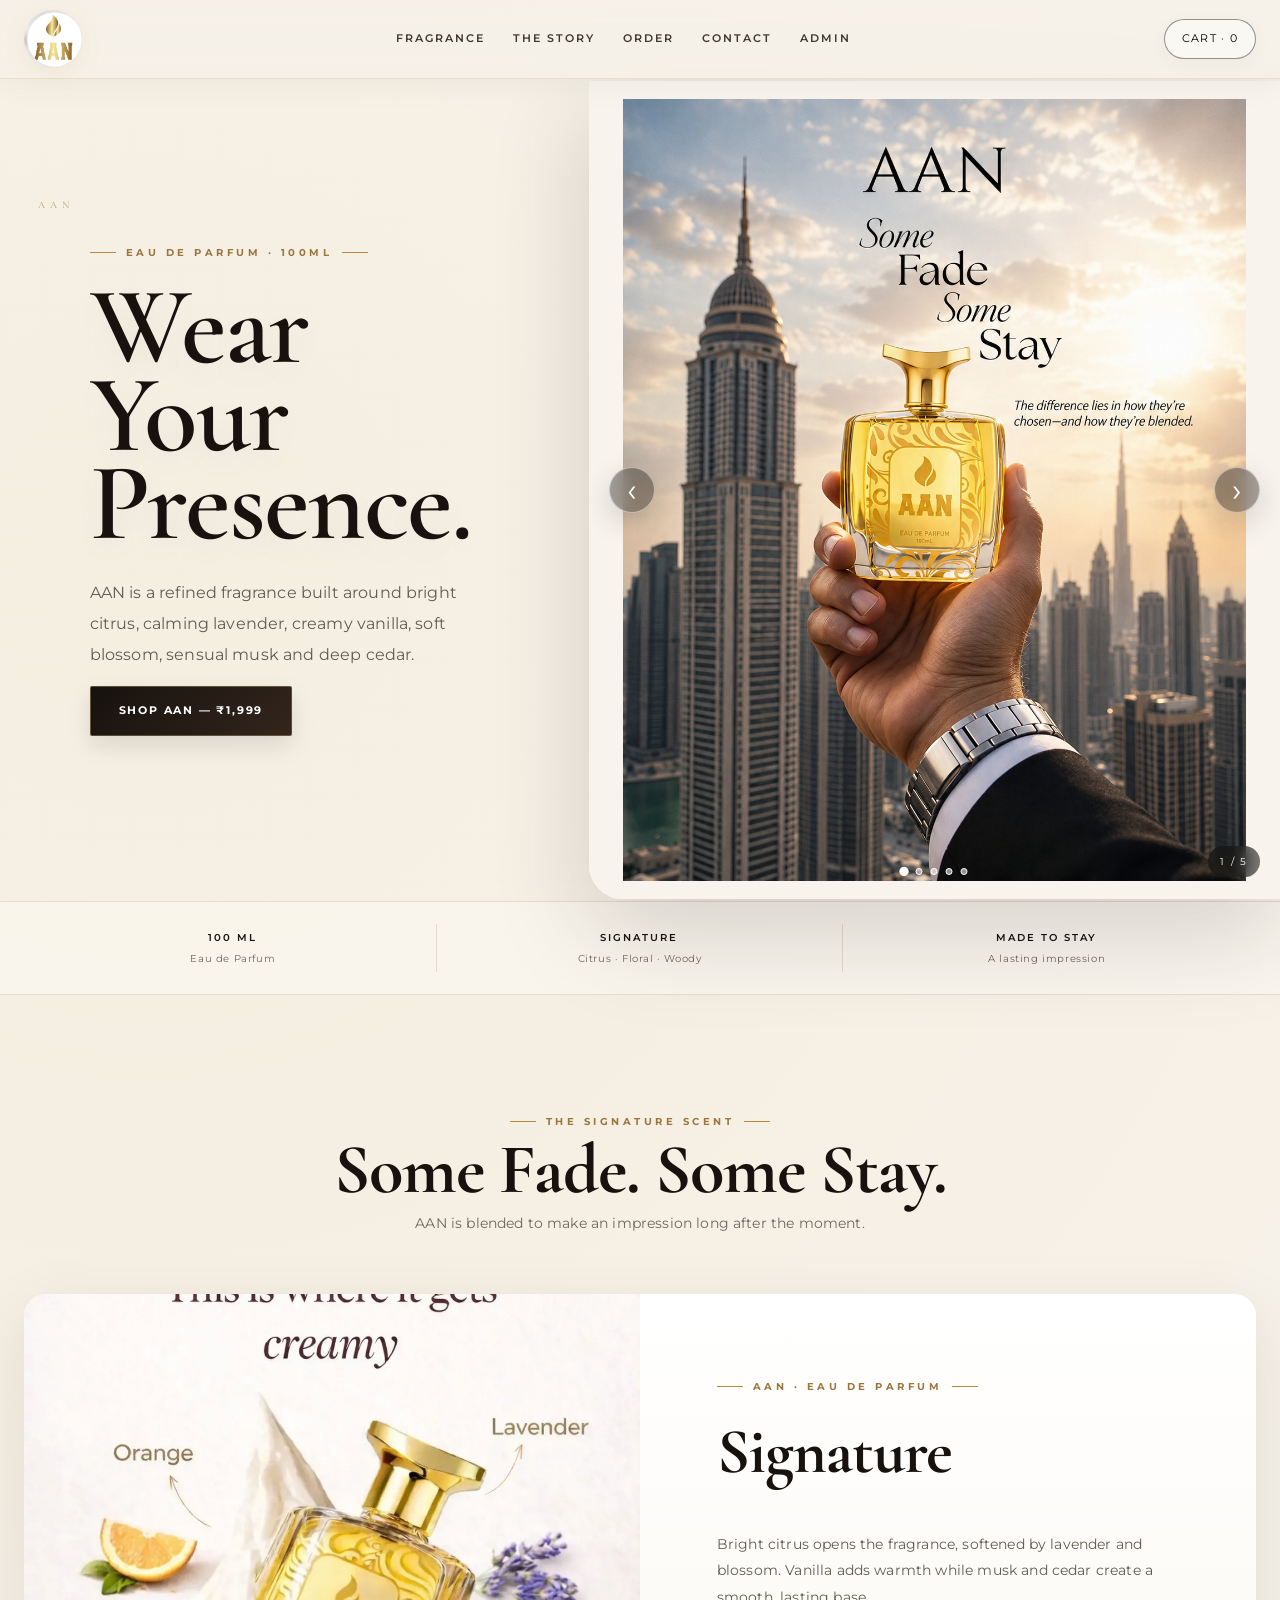
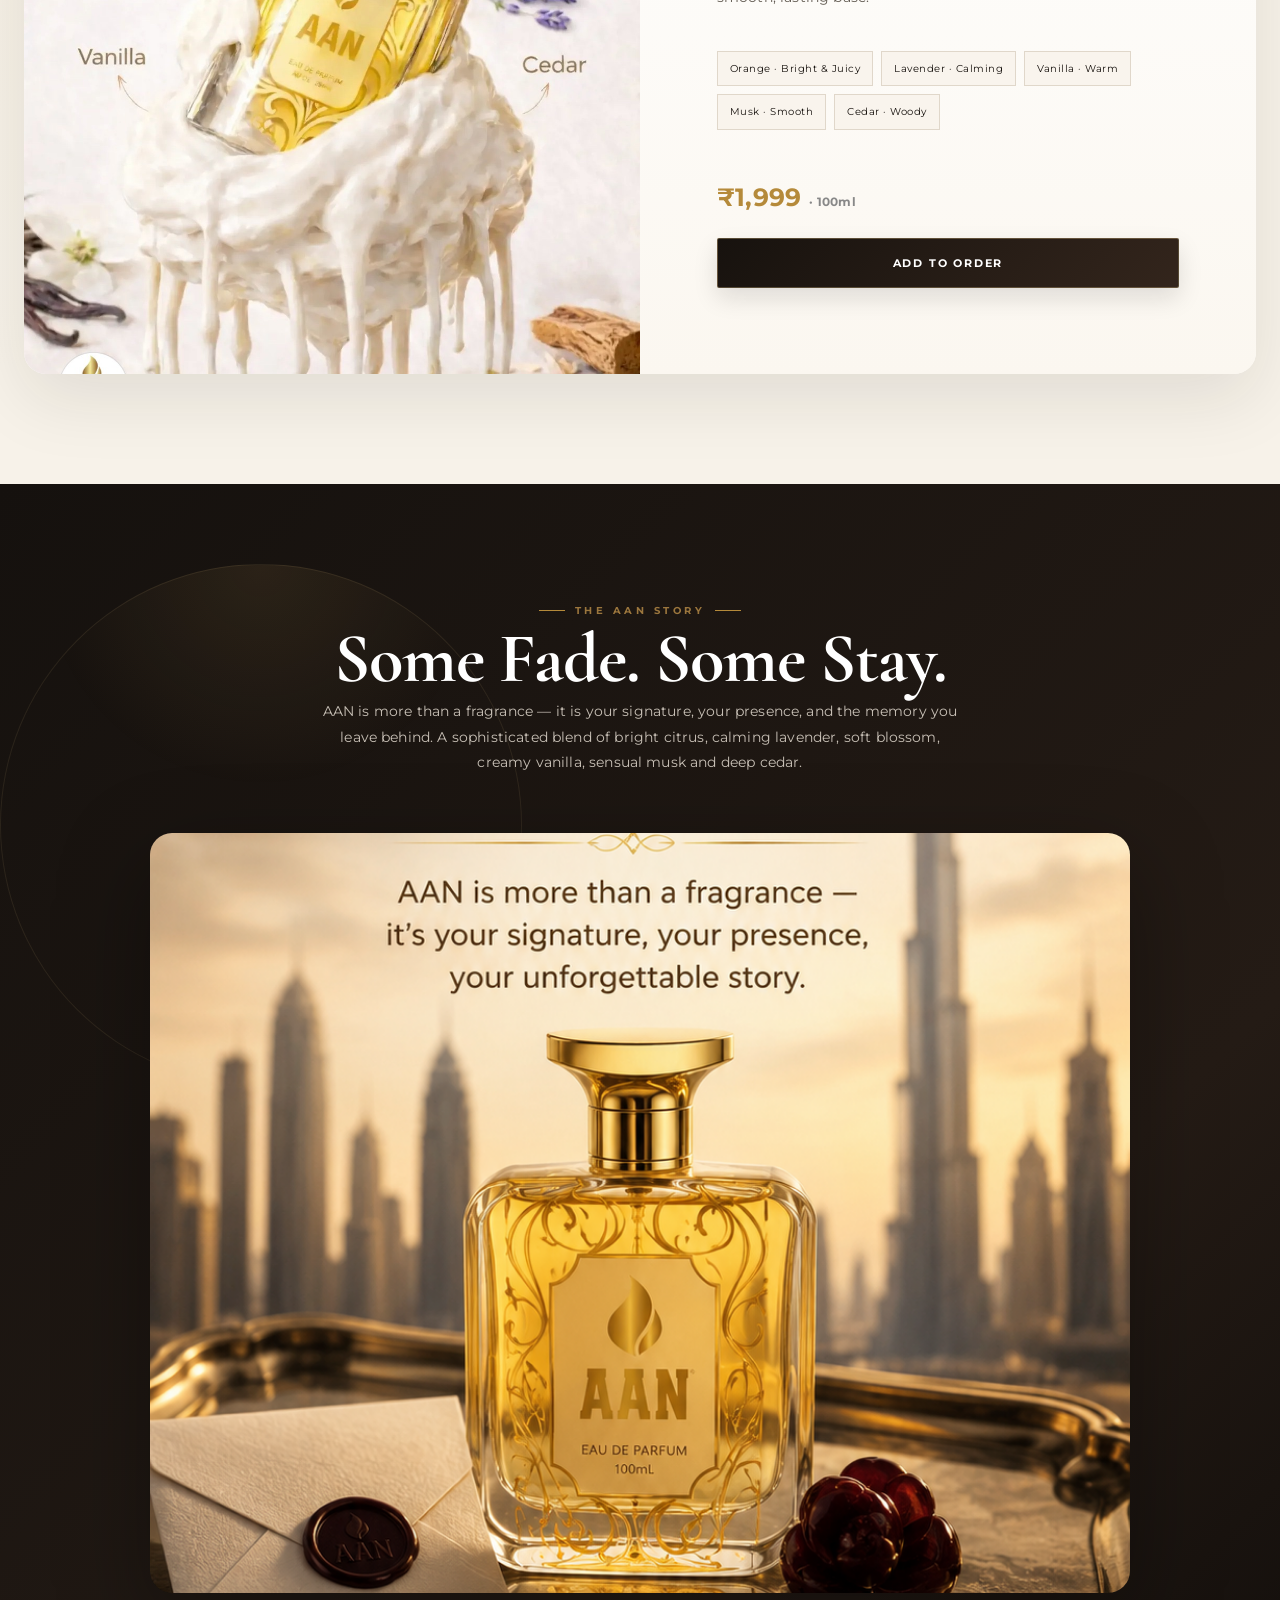
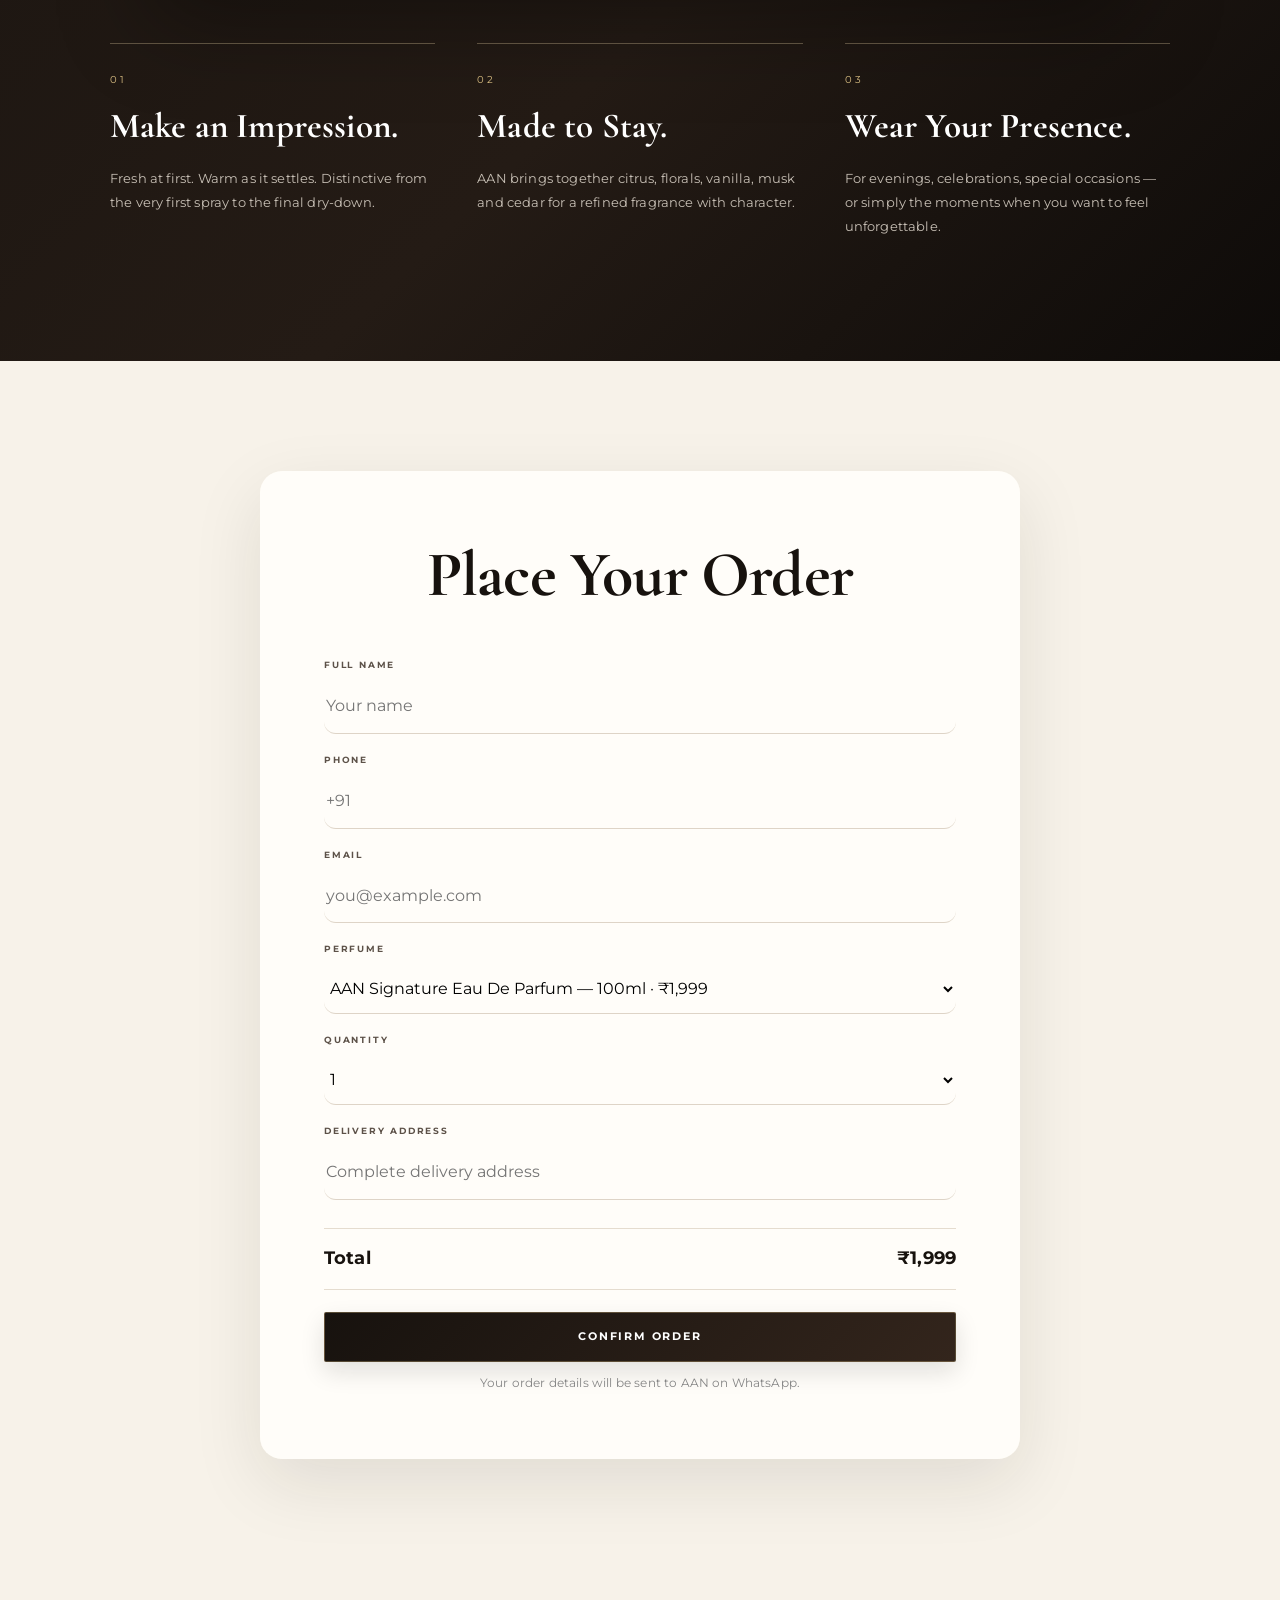
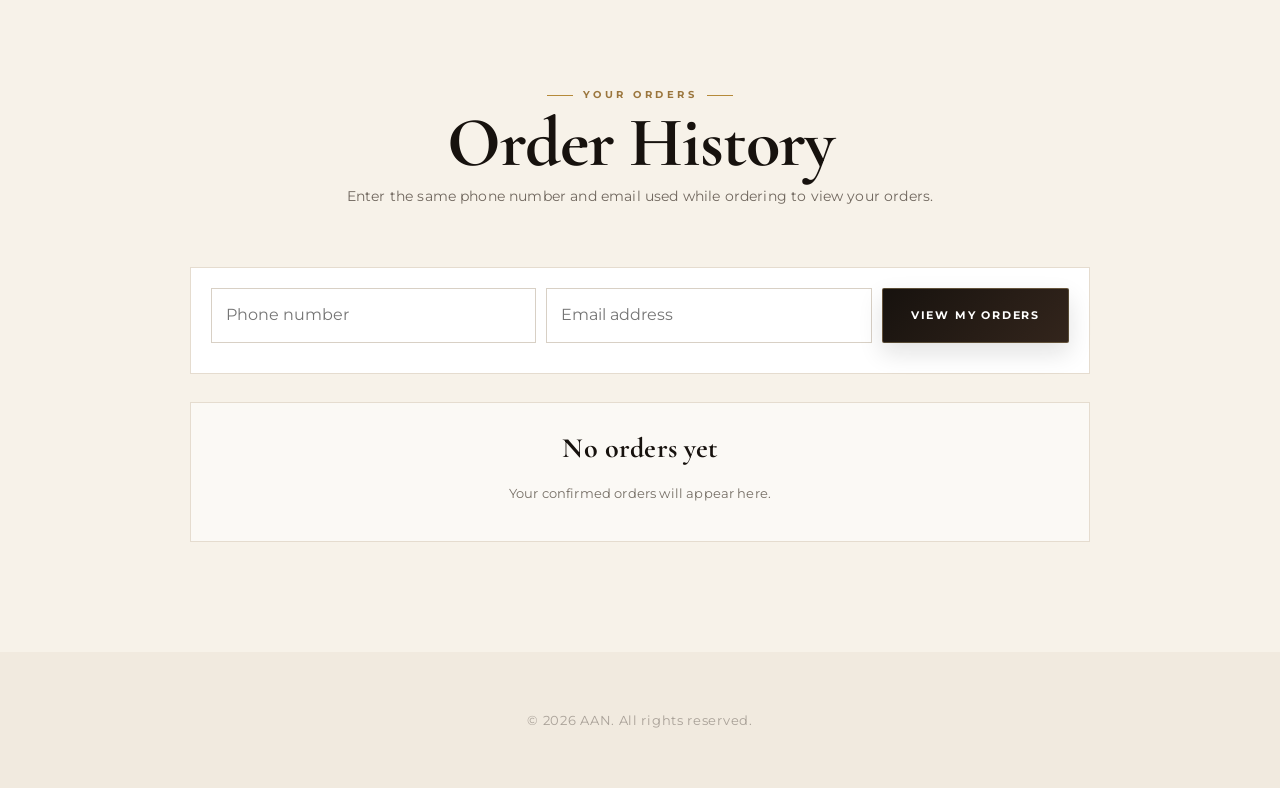
==== commit 7b702e58: "changes" ====
--- a/index.html
+++ b/index.html
@@ -5,664 +5,12 @@
 <meta name="viewport" content="width=device-width, initial-scale=1.0">
 <title>AAN — Wear Your Presence</title>
 <meta name="description" content="AAN luxury fragrance — a refined signature scent.">
+<link rel="preload" as="image" href="images/hero-5.png" fetchpriority="high">
+
+<link rel="preconnect" href="https://fonts.googleapis.com">
+<link rel="preconnect" href="https://fonts.gstatic.com" crossorigin>
 <link href="https://fonts.googleapis.com/css2?family=Cormorant+Garamond:wght@500;600;700&family=Montserrat:wght@400;500;600;700&display=swap" rel="stylesheet">
-<style>
-:root{--ink:#18130f;--cream:#f8f4ec;--gold:#b58a3a;--muted:#71695f;--line:#e6ded1}
-*{box-sizing:border-box}html{scroll-behavior:smooth}body{margin:0;font-family:Montserrat,Arial,sans-serif;color:var(--ink);background:var(--cream)}
-a{text-decoration:none;color:inherit}button,input,select{font:inherit}
-.header{position:sticky;top:0;z-index:20;background:rgba(248,244,236,.94);backdrop-filter:blur(12px);border-bottom:1px solid var(--line)}
-.nav{max-width:1180px;margin:auto;height:76px;padding:0 24px;display:flex;align-items:center;justify-content:space-between}
-.logo{font-family:"Cormorant Garamond",serif;font-size:42px;letter-spacing:8px;font-weight:700}.navlinks{display:flex;gap:28px;font-size:13px;text-transform:uppercase;letter-spacing:1.5px}
-.cart{border:1px solid var(--ink);padding:10px 15px;border-radius:999px;cursor:pointer;background:transparent}
-.hero{min-height:82vh;display:grid;grid-template-columns:1.05fr .95fr;align-items:center;max-width:1280px;margin:auto}.hero-copy{padding:70px 8vw 70px 7vw}
-.kicker{text-transform:uppercase;letter-spacing:4px;font-size:12px;color:var(--gold);font-weight:700}
-h1,h2,h3{font-family:"Cormorant Garamond",serif}h1{font-size:clamp(58px,8vw,112px);line-height:.86;margin:18px 0}
-.hero-copy p{max-width:520px;color:var(--muted);line-height:1.8;font-size:16px}.btn{display:inline-block;border:0;cursor:pointer;border-radius:999px;padding:15px 25px;font-weight:700}
-.btn-gold{background:var(--ink);color:white}.hero-img{height:82vh;overflow:hidden}.hero-img img{width:100%;height:100%;object-fit:cover}
-.section{max-width:1180px;margin:auto;padding:90px 24px}.section-head{text-align:center;margin-bottom:45px}.section-head h2{font-size:58px;margin:8px 0}.section-head p{color:var(--muted)}
-.product{background:white;border:1px solid var(--line);display:grid;grid-template-columns:1fr 1fr;overflow:hidden}.product img{width:100%;height:600px;object-fit:cover}.product-info{padding:55px;display:flex;flex-direction:column;justify-content:center}
-.product-info h3{font-size:54px;margin:8px 0}.price{font-size:28px;font-weight:700;margin:15px 0}.notes{display:flex;gap:10px;flex-wrap:wrap;margin:20px 0}.note{padding:9px 13px;border:1px solid var(--line);border-radius:999px;font-size:12px}
-.story{background:var(--ink);color:white}.story .section-head p{color:#c8c0b6}.gallery{display:grid;grid-template-columns:repeat(4,1fr);gap:14px}.gallery img{width:100%;height:420px;object-fit:cover}
-.order{background:white;border:1px solid var(--line);max-width:700px;margin:auto;padding:38px}.order h2{text-align:center;font-size:48px;margin:0 0 24px}
-.field{margin-bottom:16px}.field label{display:block;font-size:12px;text-transform:uppercase;letter-spacing:1px;margin-bottom:7px}.field input,.field select{width:100%;padding:14px;border:1px solid #d8d0c5;background:#fff}
-.total{display:flex;justify-content:space-between;font-weight:700;font-size:18px;margin:22px 0}footer{padding:45px 24px;text-align:center;border-top:1px solid var(--line);color:var(--muted);font-size:13px}
-@media(max-width:800px){.navlinks{display:none}.hero{grid-template-columns:1fr}.hero-img{height:55vh}.hero-copy{padding:65px 24px}.product{grid-template-columns:1fr}.product img{height:480px}.gallery{grid-template-columns:1fr 1fr}.gallery img{height:300px}}
-
-.cart-modal{display:none;position:fixed;inset:0;z-index:1000}
-.cart-modal.open{display:block}
-.cart-overlay{position:absolute;inset:0;background:rgba(0,0,0,.58);backdrop-filter:blur(5px)}
-.cart-panel{position:absolute;right:0;top:0;height:100%;width:min(520px,100%);background:var(--cream);padding:42px 32px;overflow:auto;box-shadow:-20px 0 60px rgba(0,0,0,.2)}
-.cart-close{position:absolute;right:22px;top:16px;border:0;background:transparent;font-size:34px;cursor:pointer;color:var(--ink)}
-.cart-panel h2{font-family:"Cormorant Garamond",serif;font-size:52px;margin:8px 0 28px}
-.cart-empty{text-align:center;padding:50px 10px}
-.empty-icon{font-size:48px}.cart-empty h3{font-size:32px;margin:12px 0}.cart-empty p{color:var(--muted);line-height:1.7;margin-bottom:24px}
-.cart-product{display:grid;grid-template-columns:145px 1fr;gap:20px;background:white;border:1px solid var(--line);padding:16px;margin-bottom:22px}
-.cart-product img{width:145px;height:175px;object-fit:cover}.cart-product h3{font-size:34px;margin:4px 0}.cart-desc{font-size:13px;color:var(--muted);line-height:1.5}
-.cart-row{display:flex;align-items:center;justify-content:space-between;margin-top:15px;font-size:13px}
-.qty-control{display:flex;align-items:center;gap:14px;border:1px solid var(--line);padding:5px 8px}
-.qty-control button{border:0;background:transparent;font-size:20px;cursor:pointer;width:24px}
-.cart-total{display:flex;justify-content:space-between;font-size:21px;font-weight:700;border-top:1px solid var(--line);padding:20px 0;margin-bottom:10px}
-@media(max-width:520px){.cart-panel{padding:38px 20px}.cart-product{grid-template-columns:105px 1fr}.cart-product img{width:105px;height:145px}}
-
-
-.logo{display:flex;align-items:center;justify-content:center;width:58px;height:58px;overflow:hidden;border-radius:50%;letter-spacing:0}
-.logo img{width:58px;height:58px;border-radius:50%;object-fit:cover;display:block}
-
-
-.story-feature{max-width:900px;margin:0 auto;border:1px solid rgba(215,182,107,.35);overflow:hidden;background:#111}
-.story-feature img{
-  width:100%;
-  height:clamp(420px,62vw,760px);
-  display:block;
-  object-fit:cover;
-  object-position:center center;
-}
-.story-copy{max-width:1000px;margin:35px auto 0;display:grid;grid-template-columns:repeat(3,1fr);gap:28px}
-.story-copy>div{border-top:1px solid rgba(215,182,107,.35);padding-top:18px}
-.story-number{color:var(--gold2);font-size:11px;letter-spacing:3px}
-.story-copy h3{font-size:32px;margin:8px 0}
-.story-copy p{color:#c8c0b6;line-height:1.7;font-size:13px}
-@media(max-width:800px){.story-copy{grid-template-columns:1fr}.logo,.logo img{width:52px;height:52px}}
-
-
-.hero-slider{position:relative;background:#eee;overflow:hidden}
-.hero-slides{position:absolute;inset:0}
-.hero-slide{position:absolute!important;inset:0;width:100%!important;height:100%!important;object-fit:cover;opacity:0;visibility:hidden;transition:opacity .45s ease;object-position:center}
-.hero-slide.active{opacity:1;visibility:visible}
-.hero-slide.hero-vertical{object-fit:contain;background:#f8f4ec;padding:18px}
-.hero-arrow{position:absolute;top:50%;transform:translateY(-50%);width:52px;height:52px;border-radius:50%;border:1px solid rgba(255,255,255,.7);background:rgba(20,16,12,.45);color:#fff;font-size:42px;line-height:42px;cursor:pointer;z-index:4;backdrop-filter:blur(8px);transition:.2s}
-.hero-arrow:hover{background:rgba(20,16,12,.75);transform:translateY(-50%) scale(1.05)}
-.hero-prev{left:20px}.hero-next{right:20px}
-.hero-dots{position:absolute;bottom:24px;left:50%;transform:translateX(-50%);display:flex;gap:8px;z-index:4}
-.hero-dot{width:9px;height:9px;padding:0;border:1px solid #fff;border-radius:50%;background:rgba(255,255,255,.55);cursor:pointer}
-.hero-dot.active{background:#fff;transform:scale(1.35)}
-.hero-count{position:absolute;right:20px;bottom:22px;background:rgba(20,16,12,.48);color:#fff;padding:8px 12px;border-radius:999px;font-size:11px;letter-spacing:1px;z-index:4;backdrop-filter:blur(8px)}
-@media(max-width:800px){.hero-arrow{width:44px;height:44px;font-size:35px}.hero-prev{left:12px}.hero-next{right:12px}.hero-dots{bottom:16px}.hero-count{right:12px;bottom:14px}}
-
-/* =========================
-   MOBILE / TABLET RESPONSIVE
-   ========================= */
-@media (max-width: 800px) {
-  body{overflow-x:hidden}
-  .header{position:sticky;top:0}
-  .nav{height:68px;padding:0 14px}.header-actions{display:flex;align-items:center;gap:8px}
-  .navlinks{display:none}
-  .logo,.logo img{width:48px;height:48px}
-  .cart{padding:9px 12px;font-size:12px}
-
-  .hero{
-    display:flex;
-    flex-direction:column;
-    min-height:auto;
-    width:100%;
-  }
-  .hero-copy{
-    width:100%;
-    padding:48px 22px 34px;
-    text-align:center;
-    order:1;
-  }
-  .kicker{font-size:10px;letter-spacing:2.5px}
-  h1{
-    font-size:clamp(52px,16vw,78px);
-    line-height:.88;
-    margin:14px 0 20px;
-  }
-  .hero-copy p{
-    font-size:14px;
-    line-height:1.7;
-    margin:0 auto 24px;
-    max-width:520px;
-  }
-  .hero-copy .btn{
-    width:100%;
-    max-width:340px;
-    padding:14px 18px;
-  }
-
-  .hero-img{
-    width:100%;
-    height:auto;
-    aspect-ratio:4/5;
-    min-height:0;
-    order:2;
-  }
-  .hero-slide{object-fit:cover}
-  .hero-slide.hero-vertical{
-    object-fit:contain;
-    padding:8px;
-    background:#f8f4ec;
-  }
-  .hero-arrow{
-    width:42px;
-    height:42px;
-    font-size:32px;
-    line-height:38px;
-    border-width:1px;
-  }
-  .hero-prev{left:10px}
-  .hero-next{right:10px}
-  .hero-dots{bottom:12px;gap:7px}
-  .hero-dot{width:8px;height:8px}
-  .hero-count{right:10px;bottom:10px;padding:7px 10px;font-size:10px}
-
-  .section{padding:60px 16px}
-  .section-head{margin-bottom:30px}
-  .section-head h2{font-size:42px;line-height:1;margin:8px 0 12px}
-  .section-head p{font-size:14px;line-height:1.7;margin:0 auto;max-width:600px}
-
-  .product{display:flex;flex-direction:column}
-  .product img{width:100%;height:auto;aspect-ratio:1/1;object-fit:cover}
-  .product-info{padding:28px 22px}
-  .product-info h3{font-size:44px}
-  .product-info p{font-size:14px;line-height:1.75}
-  .notes{gap:7px;margin:15px 0}
-  .note{font-size:10px;padding:8px 10px}
-  .product-info .btn{width:100%;margin-top:5px}
-
-  .story-feature{width:100%;border-width:1px}
-  .story-feature img{
-    width:100%;
-    height:auto;
-    aspect-ratio:4/5;
-    object-fit:cover;
-    object-position:center center;
-  }
-  .story-copy{grid-template-columns:1fr;gap:24px;margin-top:28px}
-  .story-copy h3{font-size:29px}
-  .story-copy p{font-size:13px}
-
-  .order{
-    width:100%;
-    padding:28px 18px;
-    border-radius:2px;
-  }
-  .order h2{font-size:42px;line-height:1;margin-bottom:22px}
-  .field{margin-bottom:14px}
-  .field label{font-size:10px}
-  .field input,.field select{
-    min-height:48px;
-    padding:13px;
-    font-size:14px;
-    border-radius:0;
-  }
-  .total{font-size:17px;margin:20px 0}
-  .order .btn{min-height:50px}
-
-  footer{padding:32px 16px;font-size:11px;line-height:1.6}
-
-  /* Cart drawer becomes a bottom sheet on phones */
-  .cart-panel{
-    top:auto;
-    bottom:0;
-    right:0;
-    width:100%;
-    height:min(88vh,720px);
-    border-radius:22px 22px 0 0;
-    padding:30px 18px 24px;
-    box-shadow:0 -15px 50px rgba(0,0,0,.28);
-  }
-  .cart-panel h2{font-size:44px;margin:6px 0 22px}
-  .cart-close{right:14px;top:10px;font-size:32px}
-  .cart-product{
-    grid-template-columns:96px 1fr;
-    gap:13px;
-    padding:12px;
-    margin-bottom:18px;
-  }
-  .cart-product img{width:96px;height:125px}
-  .cart-product h3{font-size:29px}
-  .cart-desc{font-size:11px}
-  .cart-row{font-size:11px;margin-top:10px}
-  .qty-control{gap:10px}
-  .cart-total{font-size:18px;padding:16px 0}
-  .cart-empty{padding:30px 8px}
-  .cart-empty h3{font-size:29px}
-  .cart-empty p{font-size:13px;line-height:1.6}
-
-  /* Prevent iOS zoom on form fields */
-  input,select,textarea{font-size:16px!important}
-}
-
-@media(max-width:520px){
-  .story-feature img{
-    aspect-ratio:4/5;
-    height:auto;
-    object-fit:cover;
-    object-position:center center;
-  }
-}
-
-@media (max-width: 380px) {
-  .nav{padding:0 10px}
-  .cart{padding:8px 10px}
-  .hero-copy{padding:38px 16px 28px}
-  h1{font-size:50px}
-  .section{padding:50px 12px}
-  .section-head h2{font-size:37px}
-  .product-info{padding:24px 17px}
-  .hero-arrow{width:38px;height:38px;font-size:29px}
-}
-
-
-/* =========================
-   MOBILE BURGER MENU
-   ========================= */
-.desktop-navlinks{display:flex;gap:28px;font-size:13px;text-transform:uppercase;letter-spacing:1.5px}
-.desktop-cart{display:block}.header-actions{display:flex;align-items:center;gap:10px}
-.burger-btn{display:none;width:44px;height:44px;border:1px solid var(--ink);background:transparent;border-radius:50%;padding:9px;cursor:pointer;flex-direction:column;justify-content:center;gap:5px}
-.burger-btn span{display:block;width:100%;height:2px;background:var(--ink);transition:.25s}
-.burger-btn.active span:nth-child(1){transform:translateY(7px) rotate(45deg)}
-.burger-btn.active span:nth-child(2){opacity:0}
-.burger-btn.active span:nth-child(3){transform:translateY(-7px) rotate(-45deg)}
-.mobile-menu{display:none}
-
-@media(max-width:800px){
-  .desktop-navlinks{display:none}.desktop-cart{display:block}
-  .burger-btn{display:flex}
-  .mobile-menu{
-    display:flex;
-    position:absolute;
-    left:0;
-    right:0;
-    top:68px;
-    background:rgba(248,244,236,.98);
-    backdrop-filter:blur(15px);
-    border-bottom:1px solid var(--line);
-    box-shadow:0 15px 30px rgba(0,0,0,.12);
-    flex-direction:column;
-    padding:8px 18px 18px;
-    transform:translateY(-120%);
-    opacity:0;
-    pointer-events:none;
-    transition:.25s ease;
-  }
-  .mobile-menu.open{transform:translateY(0);opacity:1;pointer-events:auto}
-  .mobile-menu a,
-  .mobile-menu button{
-    padding:17px 8px;
-    border:0;
-    border-bottom:1px solid var(--line);
-    background:transparent;
-    color:var(--ink);
-    text-align:left;
-    font-size:13px;
-    font-weight:600;
-    text-transform:uppercase;
-    letter-spacing:1.5px;
-    cursor:pointer;
-  }
-  .mobile-menu button{border-bottom:0}
-}
-
-
-.order .field select{appearance:auto;cursor:pointer}
-@media(max-width:800px){
-  .order .field select{width:100%;min-height:48px;padding:13px;font-size:16px}
-}
-
-
-@media(max-width:800px){
-  .nav{position:relative}
-  .burger-btn{
-    position:absolute;
-    left:50%;
-    top:50%;
-    transform:translate(-50%,-50%);
-  }
-  .burger-btn.active{
-    transform:translate(-50%,-50%);
-  }
-  .burger-btn.active span:nth-child(1){transform:translateY(7px) rotate(45deg)}
-  .burger-btn.active span:nth-child(2){opacity:0}
-  .burger-btn.active span:nth-child(3){transform:translateY(-7px) rotate(-45deg)}
-}
-
-
-.history-list{max-width:900px;margin:0 auto}
-.history-empty,.history-card{
-  border:1px solid var(--line);
-  background:rgba(255,255,255,.55);
-  padding:24px;
-}
-.history-empty{text-align:center}
-.history-empty h3{font-size:28px;margin:0 0 8px}
-.history-empty p{font-size:13px;color:#766f66}
-.history-card{margin-bottom:16px}
-.history-card-head{display:flex;justify-content:space-between;gap:15px;align-items:flex-start;border-bottom:1px solid var(--line);padding-bottom:14px;margin-bottom:14px}
-.history-card h3{margin:0;font-size:26px}
-.history-status{font-size:10px;letter-spacing:1.5px;text-transform:uppercase;border:1px solid var(--gold2);padding:7px 9px}
-.history-grid{display:grid;grid-template-columns:repeat(2,1fr);gap:8px 28px}
-.history-item{font-size:12px;line-height:1.6}
-.history-item strong{display:block;font-size:10px;text-transform:uppercase;letter-spacing:1px;color:#766f66;margin-bottom:2px}
-.history-total{margin-top:16px;padding-top:14px;border-top:1px solid var(--line);font-size:18px;font-weight:600}
-@media(max-width:800px){
-  .history-list{width:100%}
-  .history-card{padding:18px}
-  .history-card-head{flex-direction:column}
-  .history-grid{grid-template-columns:1fr}
-}
-
-
-@media(max-width:800px){
-  .nav{position:relative}
-  .burger-btn{
-    position:absolute;
-    left:50%;
-    top:50%;
-    transform:translate(-50%,-50%);
-  }
-  .burger-btn.active{transform:translate(-50%,-50%)}
-  .burger-btn.active span:nth-child(1){transform:translateY(7px) rotate(45deg)}
-  .burger-btn.active span:nth-child(2){opacity:0}
-  .burger-btn.active span:nth-child(3){transform:translateY(-7px) rotate(-45deg)}
-}
-
-
-.history-login{max-width:900px;margin:0 auto 28px;padding:20px;border:1px solid var(--line);background:white}
-.history-login-fields{display:grid;grid-template-columns:1fr 1fr auto;gap:10px}
-.history-login input{width:100%;padding:14px;border:1px solid #d8d0c5;background:#fff}
-.history-message{font-size:12px;color:var(--muted);margin:10px 0 0}
-@media(max-width:800px){.history-login-fields{grid-template-columns:1fr}.history-login .btn{width:100%}}
-
-
-/* =========================================================
-   AAN INTERNATIONAL LUXURY SYSTEM — 2026
-   Premium editorial / luxury fragrance treatment
-   ========================================================= */
-:root{
-  --ink:#11100e;
-  --cream:#f6f2ea;
-  --paper:#fffdf9;
-  --gold:#b89454;
-  --gold-soft:#d6c19a;
-  --muted:#777067;
-  --line:#ddd5c8;
-  --shadow:0 24px 70px rgba(18,14,9,.10);
-}
-html{scroll-padding-top:84px}
-body{
-  background:
-    radial-gradient(circle at 80% 8%,rgba(184,148,84,.07),transparent 25%),
-    var(--cream);
-  letter-spacing:.01em;
-}
-::selection{background:var(--ink);color:#fff}
-.header{
-  background:rgba(246,242,234,.88);
-  border-bottom:1px solid rgba(17,16,14,.12);
-  box-shadow:0 4px 24px rgba(17,16,14,.04);
-}
-.nav{height:82px;max-width:1320px}
-.logo img{
-  box-shadow:0 0 0 1px rgba(184,148,84,.25);
-  transition:transform .35s ease;
-}
-.logo:hover img{transform:scale(1.04)}
-.desktop-navlinks{gap:36px}
-.desktop-navlinks a{
-  position:relative;
-  padding:8px 0;
-  font-size:11px;
-  letter-spacing:2px;
-  font-weight:600;
-  color:#3c3730;
-}
-.desktop-navlinks a:after{
-  content:"";position:absolute;left:0;bottom:1px;width:0;height:1px;
-  background:var(--gold);transition:width .3s ease;
-}
-.desktop-navlinks a:hover:after{width:100%}
-.cart{
-  min-width:92px;
-  border-color:rgba(17,16,14,.32);
-  background:rgba(255,255,255,.35);
-  font-size:11px;
-  letter-spacing:1.3px;
-  text-transform:uppercase;
-  transition:all .25s ease;
-}
-.cart:hover{background:var(--ink);color:#fff;border-color:var(--ink)}
-.hero{
-  min-height:calc(100vh - 82px);
-  max-width:1440px;
-  grid-template-columns:.92fr 1.08fr;
-  background:rgba(255,255,255,.12);
-}
-.hero-copy{
-  padding:80px clamp(40px,7vw,110px);
-  position:relative;
-}
-.hero-copy:before{
-  content:"AAN";
-  position:absolute;
-  left:clamp(20px,3vw,52px);
-  top:42px;
-  font-family:"Cormorant Garamond",serif;
-  font-size:10px;
-  letter-spacing:5px;
-  color:var(--gold);
-  opacity:.8;
-}
-.kicker{
-  font-size:10px;
-  letter-spacing:3.5px;
-  color:#9b763d;
-}
-h1{
-  font-size:clamp(68px,8.6vw,128px);
-  line-height:.80;
-  letter-spacing:-.025em;
-  font-weight:600;
-  margin:22px 0 30px;
-}
-.hero-copy p{
-  max-width:500px;
-  font-size:15px;
-  line-height:1.95;
-  color:#625b52;
-}
-.btn{
-  min-height:50px;
-  padding:15px 28px;
-  border-radius:2px;
-  font-size:11px;
-  letter-spacing:1.8px;
-  text-transform:uppercase;
-  transition:transform .25s ease,box-shadow .25s ease,background .25s ease;
-}
-.btn-gold{
-  background:var(--ink);
-  color:#fff;
-  box-shadow:0 10px 25px rgba(17,16,14,.12);
-}
-.btn-gold:hover{
-  background:#2a2621;
-  transform:translateY(-2px);
-  box-shadow:0 15px 35px rgba(17,16,14,.18);
-}
-.hero-img{
-  height:calc(100vh - 82px);
-  min-height:620px;
-  background:#ebe5db;
-}
-.hero-slide{transition:opacity .7s ease;filter:saturate(.92)}
-.hero-arrow{
-  width:46px;height:46px;font-size:32px;
-  border-radius:50%;
-  background:rgba(17,16,14,.38);
-  border-color:rgba(255,255,255,.65);
-}
-.hero-arrow:hover{background:rgba(17,16,14,.82)}
-.hero-count{
-  background:rgba(17,16,14,.55);
-  font-size:10px;
-  letter-spacing:1.8px;
-}
-.hero-dot{width:7px;height:7px}
-.section{max-width:1320px;padding:120px 30px}
-.section-head{max-width:760px;margin:0 auto 58px}
-.section-head h2{
-  font-size:clamp(48px,5.5vw,76px);
-  line-height:.92;
-  letter-spacing:-.015em;
-}
-.section-head p{font-size:14px;line-height:1.8}
-.product{
-  border:0;
-  box-shadow:var(--shadow);
-  background:var(--paper);
-}
-.product img{height:680px;transition:transform .8s ease}
-.product:hover img{transform:scale(1.025)}
-.product-info{padding:clamp(42px,6vw,82px)}
-.product-info h3{font-size:clamp(48px,5vw,68px);margin:7px 0 16px}
-.product-info p{color:#625b52;line-height:1.9;font-size:14px;max-width:520px}
-.notes{gap:8px;margin:26px 0}
-.note{
-  padding:9px 12px;
-  border-radius:0;
-  background:#fbf8f2;
-  border-color:#e0d7ca;
-  font-size:10px;
-  letter-spacing:.5px;
-}
-.price{font-size:25px;letter-spacing:.3px;margin:22px 0}
-.story{
-  background:#11100e;
-  position:relative;
-  overflow:hidden;
-}
-.story:before{
-  content:"";
-  position:absolute;inset:0;
-  background:radial-gradient(circle at 50% 0,rgba(184,148,84,.12),transparent 38%);
-  pointer-events:none;
-}
-.story .section{position:relative}
-.story-feature{
-  max-width:980px;
-  border:0;
-  box-shadow:0 30px 90px rgba(0,0,0,.28);
-}
-.story-copy{max-width:1060px;gap:42px;margin-top:50px}
-.story-copy>div{
-  border-top-color:rgba(214,193,154,.34);
-  padding-top:22px;
-}
-.story-number{color:var(--gold-soft);font-size:10px;letter-spacing:3px}
-.story-copy h3{font-size:35px}
-.story-copy p{font-size:13px;line-height:1.85}
-.order{
-  max-width:760px;
-  padding:54px clamp(24px,5vw,64px);
-  border:0;
-  background:var(--paper);
-  box-shadow:var(--shadow);
-}
-.order h2{font-size:clamp(45px,5vw,64px);margin-bottom:34px}
-.field{margin-bottom:19px}
-.field label{
-  font-size:9px;
-  letter-spacing:1.8px;
-  color:#5e574e;
-  margin-bottom:8px;
-}
-.field input,.field select{
-  border:0;
-  border-bottom:1px solid #cfc6b9;
-  padding:14px 2px;
-  background:transparent;
-  outline:none;
-  transition:border-color .2s ease;
-}
-.field input:focus,.field select:focus{border-bottom-color:var(--ink)}
-.total{
-  border-top:1px solid #d9d0c3;
-  padding-top:20px;
-  margin-top:28px;
-  font-size:18px;
-}
-.history-card{
-  background:rgba(255,253,249,.76);
-  border:0;
-  box-shadow:0 10px 35px rgba(18,14,9,.05);
-}
-.history-status{
-  border:1px solid var(--gold-soft);
-  color:#80653b;
-  background:#fbf7ef;
-}
-footer{
-  background:#11100e;
-  color:#a9a198;
-  border-top:0;
-  padding:58px 24px;
-  letter-spacing:.7px;
-}
-.cart-overlay{background:rgba(10,9,8,.68)}
-.cart-panel{
-  background:#f7f2e9;
-  padding:50px 38px;
-  box-shadow:-25px 0 80px rgba(0,0,0,.28);
-}
-.cart-panel h2{font-size:58px}
-.cart-product{
-  border:0;
-  box-shadow:0 10px 30px rgba(18,14,9,.06);
-}
-.qty-control{
-  background:#fbf8f2;
-  border-color:#d8cfc2;
-}
-@media(max-width:800px){
-  .nav{height:70px}
-  .hero{min-height:auto}
-  .hero-copy{padding:58px 24px 42px}
-  .hero-copy:before{display:none}
-  h1{font-size:clamp(55px,16vw,78px);margin:16px 0 24px}
-  .hero-img{height:auto;min-height:0;aspect-ratio:4/5}
-  .section{padding:76px 18px}
-  .section-head{margin-bottom:38px}
-  .product{box-shadow:0 16px 40px rgba(18,14,9,.07)}
-  .product img{height:auto}
-  .product-info{padding:34px 24px 38px}
-  .story-copy{gap:30px}
-  .order{padding:34px 22px}
-  .cart-panel{padding:34px 20px 26px}
-}
-
-
-.aan-editorial-strip{
-  max-width:1320px;margin:0 auto;
-  padding:22px 30px;
-  display:grid;grid-template-columns:repeat(3,1fr);
-  border-top:1px solid var(--line);border-bottom:1px solid var(--line);
-  background:rgba(255,253,249,.45);
-}
-.aan-editorial-strip div{
-  text-align:center;padding:6px 18px;
-  border-right:1px solid var(--line);
-}
-.aan-editorial-strip div:last-child{border-right:0}
-.aan-editorial-strip strong{
-  display:block;font-size:10px;letter-spacing:2px;font-weight:600;
-}
-.aan-editorial-strip span{
-  display:block;margin-top:5px;color:var(--muted);
-  font-size:10px;letter-spacing:.6px;
-}
-@media(max-width:800px){
-  .aan-editorial-strip{grid-template-columns:1fr;padding:10px 18px}
-  .aan-editorial-strip div{border-right:0;border-bottom:1px solid var(--line);padding:13px}
-  .aan-editorial-strip div:last-child{border-bottom:0}
-}
-
-
-/* Desktop navigation: Contact is always visible on laptop/desktop */
-.desktop-navlinks{display:flex !important;align-items:center;gap:28px;}
-@media(max-width:800px){.desktop-navlinks{display:none !important;}}
-</style>
+<link rel="stylesheet" href="styles.css">
 </head>
 <body>
 <header class="header">
@@ -712,11 +60,11 @@
 <a class="btn btn-gold" href="#order">Shop AAN — ₹1,999</a></div>
 <div class="hero-img hero-slider" aria-label="AAN fragrance gallery">
   <div class="hero-slides">
-    <img class="hero-slide hero-vertical active" src="images/hero-5.png" alt="AAN perfume campaign">
-    <img class="hero-slide" src="images/hero-1.jpg" alt="AAN perfume with citrus and floral notes">
-    <img class="hero-slide" src="images/hero-2.jpg" alt="AAN perfume with creamy vanilla notes">
-    <img class="hero-slide" src="images/hero-3.jpg" alt="AAN perfume in a luxury city campaign">
-    <img class="hero-slide" src="images/hero-4.jpg" alt="AAN perfume presented on a luxury tray">
+    <img class="hero-slide hero-vertical active" src="images/hero-5.png" alt="AAN perfume campaign" fetchpriority="high" decoding="async">
+    <img class="hero-slide" src="images/hero-1.jpg" loading="lazy" decoding="async" fetchpriority="low" alt="AAN perfume with citrus and floral notes">
+    <img class="hero-slide" src="images/hero-2.jpg" loading="lazy" decoding="async" fetchpriority="low" alt="AAN perfume with creamy vanilla notes">
+    <img class="hero-slide" src="images/hero-3.jpg" loading="lazy" decoding="async" fetchpriority="low" alt="AAN perfume in a luxury city campaign">
+    <img class="hero-slide" src="images/hero-4.jpg" loading="lazy" decoding="async" fetchpriority="low" alt="AAN perfume presented on a luxury tray">
   </div>
   <button class="hero-arrow hero-prev" type="button" onclick="changeHero(-1)" aria-label="Previous image">‹</button>
   <button class="hero-arrow hero-next" type="button" onclick="changeHero(1)" aria-label="Next image">›</button>
--- a/styles.css
+++ b/styles.css
@@ -0,0 +1,781 @@
+:root{--ink:#18130f;--cream:#f8f4ec;--gold:#b58a3a;--muted:#71695f;--line:#e6ded1}
+*{box-sizing:border-box}html{scroll-behavior:smooth}body{margin:0;font-family:Montserrat,Arial,sans-serif;color:var(--ink);background:var(--cream)}
+a{text-decoration:none;color:inherit}button,input,select{font:inherit}
+.header{position:sticky;top:0;z-index:20;background:rgba(248,244,236,.94);backdrop-filter:blur(12px);border-bottom:1px solid var(--line)}
+.nav{max-width:1180px;margin:auto;height:76px;padding:0 24px;display:flex;align-items:center;justify-content:space-between}
+.logo{font-family:"Cormorant Garamond",serif;font-size:42px;letter-spacing:8px;font-weight:700}.navlinks{display:flex;gap:28px;font-size:13px;text-transform:uppercase;letter-spacing:1.5px}
+.cart{border:1px solid var(--ink);padding:10px 15px;border-radius:999px;cursor:pointer;background:transparent}
+.hero{min-height:82vh;display:grid;grid-template-columns:1.05fr .95fr;align-items:center;max-width:1280px;margin:auto}.hero-copy{padding:70px 8vw 70px 7vw}
+.kicker{text-transform:uppercase;letter-spacing:4px;font-size:12px;color:var(--gold);font-weight:700}
+h1,h2,h3{font-family:"Cormorant Garamond",serif}h1{font-size:clamp(58px,8vw,112px);line-height:.86;margin:18px 0}
+.hero-copy p{max-width:520px;color:var(--muted);line-height:1.8;font-size:16px}.btn{display:inline-block;border:0;cursor:pointer;border-radius:999px;padding:15px 25px;font-weight:700}
+.btn-gold{background:var(--ink);color:white}.hero-img{height:82vh;overflow:hidden}.hero-img img{width:100%;height:100%;object-fit:cover}
+.section{max-width:1180px;margin:auto;padding:90px 24px}.section-head{text-align:center;margin-bottom:45px}.section-head h2{font-size:58px;margin:8px 0}.section-head p{color:var(--muted)}
+.product{background:white;border:1px solid var(--line);display:grid;grid-template-columns:1fr 1fr;overflow:hidden}.product img{width:100%;height:600px;object-fit:cover}.product-info{padding:55px;display:flex;flex-direction:column;justify-content:center}
+.product-info h3{font-size:54px;margin:8px 0}.price{font-size:28px;font-weight:700;margin:15px 0}.notes{display:flex;gap:10px;flex-wrap:wrap;margin:20px 0}.note{padding:9px 13px;border:1px solid var(--line);border-radius:999px;font-size:12px}
+.story{background:var(--ink);color:white}.story .section-head p{color:#c8c0b6}.gallery{display:grid;grid-template-columns:repeat(4,1fr);gap:14px}.gallery img{width:100%;height:420px;object-fit:cover}
+.order{background:white;border:1px solid var(--line);max-width:700px;margin:auto;padding:38px}.order h2{text-align:center;font-size:48px;margin:0 0 24px}
+.field{margin-bottom:16px}.field label{display:block;font-size:12px;text-transform:uppercase;letter-spacing:1px;margin-bottom:7px}.field input,.field select{width:100%;padding:14px;border:1px solid #d8d0c5;background:#fff}
+.total{display:flex;justify-content:space-between;font-weight:700;font-size:18px;margin:22px 0}footer{padding:45px 24px;text-align:center;border-top:1px solid var(--line);color:var(--muted);font-size:13px}
+@media(max-width:800px){.navlinks{display:none}.hero{grid-template-columns:1fr}.hero-img{height:55vh}.hero-copy{padding:65px 24px}.product{grid-template-columns:1fr}.product img{height:480px}.gallery{grid-template-columns:1fr 1fr}.gallery img{height:300px}}
+
+.cart-modal{display:none;position:fixed;inset:0;z-index:1000}
+.cart-modal.open{display:block}
+.cart-overlay{position:absolute;inset:0;background:rgba(0,0,0,.58);backdrop-filter:blur(5px)}
+.cart-panel{position:absolute;right:0;top:0;height:100%;width:min(520px,100%);background:var(--cream);padding:42px 32px;overflow:auto;box-shadow:-20px 0 60px rgba(0,0,0,.2)}
+.cart-close{position:absolute;right:22px;top:16px;border:0;background:transparent;font-size:34px;cursor:pointer;color:var(--ink)}
+.cart-panel h2{font-family:"Cormorant Garamond",serif;font-size:52px;margin:8px 0 28px}
+.cart-empty{text-align:center;padding:50px 10px}
+.empty-icon{font-size:48px}.cart-empty h3{font-size:32px;margin:12px 0}.cart-empty p{color:var(--muted);line-height:1.7;margin-bottom:24px}
+.cart-product{display:grid;grid-template-columns:145px 1fr;gap:20px;background:white;border:1px solid var(--line);padding:16px;margin-bottom:22px}
+.cart-product img{width:145px;height:175px;object-fit:cover}.cart-product h3{font-size:34px;margin:4px 0}.cart-desc{font-size:13px;color:var(--muted);line-height:1.5}
+.cart-row{display:flex;align-items:center;justify-content:space-between;margin-top:15px;font-size:13px}
+.qty-control{display:flex;align-items:center;gap:14px;border:1px solid var(--line);padding:5px 8px}
+.qty-control button{border:0;background:transparent;font-size:20px;cursor:pointer;width:24px}
+.cart-total{display:flex;justify-content:space-between;font-size:21px;font-weight:700;border-top:1px solid var(--line);padding:20px 0;margin-bottom:10px}
+@media(max-width:520px){.cart-panel{padding:38px 20px}.cart-product{grid-template-columns:105px 1fr}.cart-product img{width:105px;height:145px}}
+
+
+.logo{display:flex;align-items:center;justify-content:center;width:58px;height:58px;overflow:hidden;border-radius:50%;letter-spacing:0}
+.logo img{width:58px;height:58px;border-radius:50%;object-fit:cover;display:block}
+
+
+.story-feature{max-width:900px;margin:0 auto;border:1px solid rgba(215,182,107,.35);overflow:hidden;background:#111}
+.story-feature img{
+  width:100%;
+  height:clamp(420px,62vw,760px);
+  display:block;
+  object-fit:cover;
+  object-position:center center;
+}
+.story-copy{max-width:1000px;margin:35px auto 0;display:grid;grid-template-columns:repeat(3,1fr);gap:28px}
+.story-copy>div{border-top:1px solid rgba(215,182,107,.35);padding-top:18px}
+.story-number{color:var(--gold2);font-size:11px;letter-spacing:3px}
+.story-copy h3{font-size:32px;margin:8px 0}
+.story-copy p{color:#c8c0b6;line-height:1.7;font-size:13px}
+@media(max-width:800px){.story-copy{grid-template-columns:1fr}.logo,.logo img{width:52px;height:52px}}
+
+
+.hero-slider{position:relative;background:#f8f4ec;overflow:hidden}
+.hero-slides{position:absolute;inset:0}
+.hero-slide{position:absolute!important;inset:0;width:100%!important;height:100%!important;object-fit:cover;opacity:0;visibility:hidden;transition:opacity .45s ease;object-position:center}
+.hero-slide.active{opacity:1;visibility:visible}
+.hero-slide.hero-vertical{object-fit:contain;background:#f8f4ec;padding:18px}
+.hero-arrow{position:absolute;top:50%;transform:translateY(-50%);width:52px;height:52px;border-radius:50%;border:1px solid rgba(255,255,255,.7);background:rgba(20,16,12,.45);color:#fff;font-size:42px;line-height:42px;cursor:pointer;z-index:4;backdrop-filter:blur(8px);transition:.2s}
+.hero-arrow:hover{background:rgba(20,16,12,.75);transform:translateY(-50%) scale(1.05)}
+.hero-prev{left:20px}.hero-next{right:20px}
+.hero-dots{position:absolute;bottom:24px;left:50%;transform:translateX(-50%);display:flex;gap:8px;z-index:4}
+.hero-dot{width:9px;height:9px;padding:0;border:1px solid #fff;border-radius:50%;background:rgba(255,255,255,.55);cursor:pointer}
+.hero-dot.active{background:#fff;transform:scale(1.35)}
+.hero-count{position:absolute;right:20px;bottom:22px;background:rgba(20,16,12,.48);color:#fff;padding:8px 12px;border-radius:999px;font-size:11px;letter-spacing:1px;z-index:4;backdrop-filter:blur(8px)}
+@media(max-width:800px){.hero-arrow{width:44px;height:44px;font-size:35px}.hero-prev{left:12px}.hero-next{right:12px}.hero-dots{bottom:16px}.hero-count{right:12px;bottom:14px}}
+
+/* =========================
+   MOBILE / TABLET RESPONSIVE
+   ========================= */
+@media (max-width: 800px) {
+  body{overflow-x:hidden}
+  .header{position:sticky;top:0}
+  .nav{height:68px;padding:0 14px}.header-actions{display:flex;align-items:center;gap:8px}
+  .navlinks{display:none}
+  .logo,.logo img{width:48px;height:48px}
+  .cart{padding:9px 12px;font-size:12px}
+
+  .hero{
+    display:flex;
+    flex-direction:column;
+    min-height:auto;
+    width:100%;
+  }
+  .hero-copy{
+    width:100%;
+    padding:48px 22px 34px;
+    text-align:center;
+    order:1;
+  }
+  .kicker{font-size:10px;letter-spacing:2.5px}
+  h1{
+    font-size:clamp(52px,16vw,78px);
+    line-height:.88;
+    margin:14px 0 20px;
+  }
+  .hero-copy p{
+    font-size:14px;
+    line-height:1.7;
+    margin:0 auto 24px;
+    max-width:520px;
+  }
+  .hero-copy .btn{
+    width:100%;
+    max-width:340px;
+    padding:14px 18px;
+  }
+
+  .hero-img{
+    width:100%;
+    height:auto;
+    aspect-ratio:4/5;
+    min-height:0;
+    order:2;
+  }
+  .hero-slide{object-fit:cover}
+  .hero-slide.hero-vertical{
+    object-fit:contain;
+    padding:8px;
+    background:#f8f4ec;
+  }
+  .hero-arrow{
+    width:42px;
+    height:42px;
+    font-size:32px;
+    line-height:38px;
+    border-width:1px;
+  }
+  .hero-prev{left:10px}
+  .hero-next{right:10px}
+  .hero-dots{bottom:12px;gap:7px}
+  .hero-dot{width:8px;height:8px}
+  .hero-count{right:10px;bottom:10px;padding:7px 10px;font-size:10px}
+
+  .section{padding:60px 16px}
+  .section-head{margin-bottom:30px}
+  .section-head h2{font-size:42px;line-height:1;margin:8px 0 12px}
+  .section-head p{font-size:14px;line-height:1.7;margin:0 auto;max-width:600px}
+
+  .product{display:flex;flex-direction:column}
+  .product img{width:100%;height:auto;aspect-ratio:1/1;object-fit:cover}
+  .product-info{padding:28px 22px}
+  .product-info h3{font-size:44px}
+  .product-info p{font-size:14px;line-height:1.75}
+  .notes{gap:7px;margin:15px 0}
+  .note{font-size:10px;padding:8px 10px}
+  .product-info .btn{width:100%;margin-top:5px}
+
+  .story-feature{width:100%;border-width:1px}
+  .story-feature img{
+    width:100%;
+    height:auto;
+    aspect-ratio:4/5;
+    object-fit:cover;
+    object-position:center center;
+  }
+  .story-copy{grid-template-columns:1fr;gap:24px;margin-top:28px}
+  .story-copy h3{font-size:29px}
+  .story-copy p{font-size:13px}
+
+  .order{
+    width:100%;
+    padding:28px 18px;
+    border-radius:2px;
+  }
+  .order h2{font-size:42px;line-height:1;margin-bottom:22px}
+  .field{margin-bottom:14px}
+  .field label{font-size:10px}
+  .field input,.field select{
+    min-height:48px;
+    padding:13px;
+    font-size:14px;
+    border-radius:0;
+  }
+  .total{font-size:17px;margin:20px 0}
+  .order .btn{min-height:50px}
+
+  footer{padding:32px 16px;font-size:11px;line-height:1.6}
+
+  /* Cart drawer becomes a bottom sheet on phones */
+  .cart-panel{
+    top:auto;
+    bottom:0;
+    right:0;
+    width:100%;
+    height:min(88vh,720px);
+    border-radius:22px 22px 0 0;
+    padding:30px 18px 24px;
+    box-shadow:0 -15px 50px rgba(0,0,0,.28);
+  }
+  .cart-panel h2{font-size:44px;margin:6px 0 22px}
+  .cart-close{right:14px;top:10px;font-size:32px}
+  .cart-product{
+    grid-template-columns:96px 1fr;
+    gap:13px;
+    padding:12px;
+    margin-bottom:18px;
+  }
+  .cart-product img{width:96px;height:125px}
+  .cart-product h3{font-size:29px}
+  .cart-desc{font-size:11px}
+  .cart-row{font-size:11px;margin-top:10px}
+  .qty-control{gap:10px}
+  .cart-total{font-size:18px;padding:16px 0}
+  .cart-empty{padding:30px 8px}
+  .cart-empty h3{font-size:29px}
+  .cart-empty p{font-size:13px;line-height:1.6}
+
+  /* Prevent iOS zoom on form fields */
+  input,select,textarea{font-size:16px!important}
+}
+
+@media(max-width:520px){
+  .story-feature img{
+    aspect-ratio:4/5;
+    height:auto;
+    object-fit:cover;
+    object-position:center center;
+  }
+}
+
+@media (max-width: 380px) {
+  .nav{padding:0 10px}
+  .cart{padding:8px 10px}
+  .hero-copy{padding:38px 16px 28px}
+  h1{font-size:50px}
+  .section{padding:50px 12px}
+  .section-head h2{font-size:37px}
+  .product-info{padding:24px 17px}
+  .hero-arrow{width:38px;height:38px;font-size:29px}
+}
+
+
+/* =========================
+   MOBILE BURGER MENU
+   ========================= */
+.desktop-navlinks{display:flex;gap:28px;font-size:13px;text-transform:uppercase;letter-spacing:1.5px}
+.desktop-cart{display:block}.header-actions{display:flex;align-items:center;gap:10px}
+.burger-btn{display:none;width:44px;height:44px;border:1px solid var(--ink);background:transparent;border-radius:50%;padding:9px;cursor:pointer;flex-direction:column;justify-content:center;gap:5px}
+.burger-btn span{display:block;width:100%;height:2px;background:var(--ink);transition:.25s}
+.burger-btn.active span:nth-child(1){transform:translateY(7px) rotate(45deg)}
+.burger-btn.active span:nth-child(2){opacity:0}
+.burger-btn.active span:nth-child(3){transform:translateY(-7px) rotate(-45deg)}
+.mobile-menu{display:none}
+
+@media(max-width:800px){
+  .desktop-navlinks{display:none}.desktop-cart{display:block}
+  .burger-btn{display:flex}
+  .mobile-menu{
+    display:flex;
+    position:absolute;
+    left:0;
+    right:0;
+    top:68px;
+    background:rgba(248,244,236,.98);
+    backdrop-filter:blur(15px);
+    border-bottom:1px solid var(--line);
+    box-shadow:0 15px 30px rgba(0,0,0,.12);
+    flex-direction:column;
+    padding:8px 18px 18px;
+    transform:translateY(-120%);
+    opacity:0;
+    pointer-events:none;
+    transition:.25s ease;
+  }
+  .mobile-menu.open{transform:translateY(0);opacity:1;pointer-events:auto}
+  .mobile-menu a,
+  .mobile-menu button{
+    padding:17px 8px;
+    border:0;
+    border-bottom:1px solid var(--line);
+    background:transparent;
+    color:var(--ink);
+    text-align:left;
+    font-size:13px;
+    font-weight:600;
+    text-transform:uppercase;
+    letter-spacing:1.5px;
+    cursor:pointer;
+  }
+  .mobile-menu button{border-bottom:0}
+}
+
+
+.order .field select{appearance:auto;cursor:pointer}
+@media(max-width:800px){
+  .order .field select{width:100%;min-height:48px;padding:13px;font-size:16px}
+}
+
+
+@media(max-width:800px){
+  .nav{position:relative}
+  .burger-btn{
+    position:absolute;
+    left:50%;
+    top:50%;
+    transform:translate(-50%,-50%);
+  }
+  .burger-btn.active{
+    transform:translate(-50%,-50%);
+  }
+  .burger-btn.active span:nth-child(1){transform:translateY(7px) rotate(45deg)}
+  .burger-btn.active span:nth-child(2){opacity:0}
+  .burger-btn.active span:nth-child(3){transform:translateY(-7px) rotate(-45deg)}
+}
+
+
+.history-list{max-width:900px;margin:0 auto}
+.history-empty,.history-card{
+  border:1px solid var(--line);
+  background:rgba(255,255,255,.55);
+  padding:24px;
+}
+.history-empty{text-align:center}
+.history-empty h3{font-size:28px;margin:0 0 8px}
+.history-empty p{font-size:13px;color:#766f66}
+.history-card{margin-bottom:16px}
+.history-card-head{display:flex;justify-content:space-between;gap:15px;align-items:flex-start;border-bottom:1px solid var(--line);padding-bottom:14px;margin-bottom:14px}
+.history-card h3{margin:0;font-size:26px}
+.history-status{font-size:10px;letter-spacing:1.5px;text-transform:uppercase;border:1px solid var(--gold2);padding:7px 9px}
+.history-grid{display:grid;grid-template-columns:repeat(2,1fr);gap:8px 28px}
+.history-item{font-size:12px;line-height:1.6}
+.history-item strong{display:block;font-size:10px;text-transform:uppercase;letter-spacing:1px;color:#766f66;margin-bottom:2px}
+.history-total{margin-top:16px;padding-top:14px;border-top:1px solid var(--line);font-size:18px;font-weight:600}
+@media(max-width:800px){
+  .history-list{width:100%}
+  .history-card{padding:18px}
+  .history-card-head{flex-direction:column}
+  .history-grid{grid-template-columns:1fr}
+}
+
+
+@media(max-width:800px){
+  .nav{position:relative}
+  .burger-btn{
+    position:absolute;
+    left:50%;
+    top:50%;
+    transform:translate(-50%,-50%);
+  }
+  .burger-btn.active{transform:translate(-50%,-50%)}
+  .burger-btn.active span:nth-child(1){transform:translateY(7px) rotate(45deg)}
+  .burger-btn.active span:nth-child(2){opacity:0}
+  .burger-btn.active span:nth-child(3){transform:translateY(-7px) rotate(-45deg)}
+}
+
+
+.history-login{max-width:900px;margin:0 auto 28px;padding:20px;border:1px solid var(--line);background:white}
+.history-login-fields{display:grid;grid-template-columns:1fr 1fr auto;gap:10px}
+.history-login input{width:100%;padding:14px;border:1px solid #d8d0c5;background:#fff}
+.history-message{font-size:12px;color:var(--muted);margin:10px 0 0}
+@media(max-width:800px){.history-login-fields{grid-template-columns:1fr}.history-login .btn{width:100%}}
+
+
+/* =========================================================
+   AAN INTERNATIONAL LUXURY SYSTEM — 2026
+   Premium editorial / luxury fragrance treatment
+   ========================================================= */
+:root{
+  --ink:#11100e;
+  --cream:#f6f2ea;
+  --paper:#fffdf9;
+  --gold:#b89454;
+  --gold-soft:#d6c19a;
+  --muted:#777067;
+  --line:#ddd5c8;
+  --shadow:0 24px 70px rgba(18,14,9,.10);
+}
+html{scroll-padding-top:84px}
+body{
+  background:
+    radial-gradient(circle at 80% 8%,rgba(184,148,84,.07),transparent 25%),
+    var(--cream);
+  letter-spacing:.01em;
+}
+::selection{background:var(--ink);color:#fff}
+.header{
+  background:rgba(246,242,234,.88);
+  border-bottom:1px solid rgba(17,16,14,.12);
+  box-shadow:0 4px 24px rgba(17,16,14,.04);
+}
+.nav{height:82px;max-width:1320px}
+.logo img{
+  box-shadow:0 0 0 1px rgba(184,148,84,.25);
+  transition:transform .35s ease;
+}
+.logo:hover img{transform:scale(1.04)}
+.desktop-navlinks{gap:36px}
+.desktop-navlinks a{
+  position:relative;
+  padding:8px 0;
+  font-size:11px;
+  letter-spacing:2px;
+  font-weight:600;
+  color:#3c3730;
+}
+.desktop-navlinks a:after{
+  content:"";position:absolute;left:0;bottom:1px;width:0;height:1px;
+  background:var(--gold);transition:width .3s ease;
+}
+.desktop-navlinks a:hover:after{width:100%}
+.cart{
+  min-width:92px;
+  border-color:rgba(17,16,14,.32);
+  background:rgba(255,255,255,.35);
+  font-size:11px;
+  letter-spacing:1.3px;
+  text-transform:uppercase;
+  transition:all .25s ease;
+}
+.cart:hover{background:var(--ink);color:#fff;border-color:var(--ink)}
+.hero{
+  min-height:calc(100vh - 82px);
+  max-width:1440px;
+  grid-template-columns:.92fr 1.08fr;
+  background:rgba(255,255,255,.12);
+}
+.hero-copy{
+  padding:80px clamp(40px,7vw,110px);
+  position:relative;
+}
+.hero-copy:before{
+  content:"AAN";
+  position:absolute;
+  left:clamp(20px,3vw,52px);
+  top:42px;
+  font-family:"Cormorant Garamond",serif;
+  font-size:10px;
+  letter-spacing:5px;
+  color:var(--gold);
+  opacity:.8;
+}
+.kicker{
+  font-size:10px;
+  letter-spacing:3.5px;
+  color:#9b763d;
+}
+h1{
+  font-size:clamp(68px,8.6vw,128px);
+  line-height:.80;
+  letter-spacing:-.025em;
+  font-weight:600;
+  margin:22px 0 30px;
+}
+.hero-copy p{
+  max-width:500px;
+  font-size:15px;
+  line-height:1.95;
+  color:#625b52;
+}
+.btn{
+  min-height:50px;
+  padding:15px 28px;
+  border-radius:2px;
+  font-size:11px;
+  letter-spacing:1.8px;
+  text-transform:uppercase;
+  transition:transform .25s ease,box-shadow .25s ease,background .25s ease;
+}
+.btn-gold{
+  background:var(--ink);
+  color:#fff;
+  box-shadow:0 10px 25px rgba(17,16,14,.12);
+}
+.btn-gold:hover{
+  background:#2a2621;
+  transform:translateY(-2px);
+  box-shadow:0 15px 35px rgba(17,16,14,.18);
+}
+.hero-img{
+  height:calc(100vh - 82px);
+  min-height:620px;
+  background:#ebe5db;
+}
+.hero-slide{transition:opacity .7s ease;filter:saturate(.92)}
+.hero-arrow{
+  width:46px;height:46px;font-size:32px;
+  border-radius:50%;
+  background:rgba(17,16,14,.38);
+  border-color:rgba(255,255,255,.65);
+}
+.hero-arrow:hover{background:rgba(17,16,14,.82)}
+.hero-count{
+  background:rgba(17,16,14,.55);
+  font-size:10px;
+  letter-spacing:1.8px;
+}
+.hero-dot{width:7px;height:7px}
+.section{max-width:1320px;padding:120px 30px}
+.section-head{max-width:760px;margin:0 auto 58px}
+.section-head h2{
+  font-size:clamp(48px,5.5vw,76px);
+  line-height:.92;
+  letter-spacing:-.015em;
+}
+.section-head p{font-size:14px;line-height:1.8}
+.product{
+  border:0;
+  box-shadow:var(--shadow);
+  background:var(--paper);
+}
+.product img{height:680px;transition:transform .8s ease}
+.product:hover img{transform:scale(1.025)}
+.product-info{padding:clamp(42px,6vw,82px)}
+.product-info h3{font-size:clamp(48px,5vw,68px);margin:7px 0 16px}
+.product-info p{color:#625b52;line-height:1.9;font-size:14px;max-width:520px}
+.notes{gap:8px;margin:26px 0}
+.note{
+  padding:9px 12px;
+  border-radius:0;
+  background:#fbf8f2;
+  border-color:#e0d7ca;
+  font-size:10px;
+  letter-spacing:.5px;
+}
+.price{font-size:25px;letter-spacing:.3px;margin:22px 0}
+.story{
+  background:#11100e;
+  position:relative;
+  overflow:hidden;
+}
+.story:before{
+  content:"";
+  position:absolute;inset:0;
+  background:radial-gradient(circle at 50% 0,rgba(184,148,84,.12),transparent 38%);
+  pointer-events:none;
+}
+.story .section{position:relative}
+.story-feature{
+  max-width:980px;
+  border:0;
+  box-shadow:0 30px 90px rgba(0,0,0,.28);
+}
+.story-copy{max-width:1060px;gap:42px;margin-top:50px}
+.story-copy>div{
+  border-top-color:rgba(214,193,154,.34);
+  padding-top:22px;
+}
+.story-number{color:var(--gold-soft);font-size:10px;letter-spacing:3px}
+.story-copy h3{font-size:35px}
+.story-copy p{font-size:13px;line-height:1.85}
+.order{
+  max-width:760px;
+  padding:54px clamp(24px,5vw,64px);
+  border:0;
+  background:var(--paper);
+  box-shadow:var(--shadow);
+}
+.order h2{font-size:clamp(45px,5vw,64px);margin-bottom:34px}
+.field{margin-bottom:19px}
+.field label{
+  font-size:9px;
+  letter-spacing:1.8px;
+  color:#5e574e;
+  margin-bottom:8px;
+}
+.field input,.field select{
+  border:0;
+  border-bottom:1px solid #cfc6b9;
+  padding:14px 2px;
+  background:transparent;
+  outline:none;
+  transition:border-color .2s ease;
+}
+.field input:focus,.field select:focus{border-bottom-color:var(--ink)}
+.total{
+  border-top:1px solid #d9d0c3;
+  padding-top:20px;
+  margin-top:28px;
+  font-size:18px;
+}
+.history-card{
+  background:rgba(255,253,249,.76);
+  border:0;
+  box-shadow:0 10px 35px rgba(18,14,9,.05);
+}
+.history-status{
+  border:1px solid var(--gold-soft);
+  color:#80653b;
+  background:#fbf7ef;
+}
+footer{
+  background:#11100e;
+  color:#a9a198;
+  border-top:0;
+  padding:58px 24px;
+  letter-spacing:.7px;
+}
+.cart-overlay{background:rgba(10,9,8,.68)}
+.cart-panel{
+  background:#f7f2e9;
+  padding:50px 38px;
+  box-shadow:-25px 0 80px rgba(0,0,0,.28);
+}
+.cart-panel h2{font-size:58px}
+.cart-product{
+  border:0;
+  box-shadow:0 10px 30px rgba(18,14,9,.06);
+}
+.qty-control{
+  background:#fbf8f2;
+  border-color:#d8cfc2;
+}
+@media(max-width:800px){
+  .nav{height:70px}
+  .hero{min-height:auto}
+  .hero-copy{padding:58px 24px 42px}
+  .hero-copy:before{display:none}
+  h1{font-size:clamp(55px,16vw,78px);margin:16px 0 24px}
+  .hero-img{height:auto;min-height:0;aspect-ratio:4/5}
+  .section{padding:76px 18px}
+  .section-head{margin-bottom:38px}
+  .product{box-shadow:0 16px 40px rgba(18,14,9,.07)}
+  .product img{height:auto}
+  .product-info{padding:34px 24px 38px}
+  .story-copy{gap:30px}
+  .order{padding:34px 22px}
+  .cart-panel{padding:34px 20px 26px}
+}
+
+
+.aan-editorial-strip{
+  max-width:1320px;margin:0 auto;
+  padding:22px 30px;
+  display:grid;grid-template-columns:repeat(3,1fr);
+  border-top:1px solid var(--line);border-bottom:1px solid var(--line);
+  background:rgba(255,253,249,.45);
+}
+.aan-editorial-strip div{
+  text-align:center;padding:6px 18px;
+  border-right:1px solid var(--line);
+}
+.aan-editorial-strip div:last-child{border-right:0}
+.aan-editorial-strip strong{
+  display:block;font-size:10px;letter-spacing:2px;font-weight:600;
+}
+.aan-editorial-strip span{
+  display:block;margin-top:5px;color:var(--muted);
+  font-size:10px;letter-spacing:.6px;
+}
+@media(max-width:800px){
+  .aan-editorial-strip{grid-template-columns:1fr;padding:10px 18px}
+  .aan-editorial-strip div{border-right:0;border-bottom:1px solid var(--line);padding:13px}
+  .aan-editorial-strip div:last-child{border-bottom:0}
+}
+
+
+/* Desktop navigation: Contact is always visible on laptop/desktop */
+.desktop-navlinks{display:flex !important;align-items:center;gap:28px;}
+@media(max-width:800px){.desktop-navlinks{display:none !important;}}
+
+/* ===== AAN ADVANCED LUXURY DESIGN SYSTEM ===== */
+:root{
+  --ink:#17120e;
+  --ink-2:#241b15;
+  --cream:#f7f2e9;
+  --paper:#fffdf9;
+  --gold:#b58a3a;
+  --gold-soft:#d8bd82;
+  --muted:#70675e;
+  --line:#e5dccf;
+  --shadow:0 24px 70px rgba(34,25,18,.10);
+  --shadow-lg:0 35px 100px rgba(20,14,10,.16);
+  --radius:22px;
+}
+
+/* Luxury foundation */
+::selection{background:var(--gold);color:#fff}
+body{background:radial-gradient(circle at 12% 10%,rgba(216,189,130,.10),transparent 28%),var(--cream);line-height:1.55}
+body:before{content:"";position:fixed;inset:0;pointer-events:none;z-index:-1;opacity:.22;background-image:linear-gradient(rgba(23,18,14,.018) 1px,transparent 1px),linear-gradient(90deg,rgba(23,18,14,.018) 1px,transparent 1px);background-size:44px 44px}
+
+.header{background:rgba(247,242,233,.82);border-bottom:1px solid rgba(181,138,58,.18);box-shadow:0 8px 30px rgba(30,20,12,.04)}
+.nav{height:78px}
+.logo{filter:drop-shadow(0 5px 14px rgba(181,138,58,.12));transition:transform .25s ease,filter .25s ease}
+.logo:hover{transform:translateY(-1px);filter:drop-shadow(0 8px 18px rgba(181,138,58,.20))}
+.navlinks a{position:relative;padding:10px 0;color:#3d332b;transition:color .2s ease}
+.navlinks a:after{content:"";position:absolute;left:0;bottom:2px;width:100%;height:1px;background:var(--gold);transform:scaleX(0);transform-origin:right;transition:transform .25s ease}
+.navlinks a:hover{color:var(--gold)}
+.navlinks a:hover:after{transform:scaleX(1);transform-origin:left}
+.cart{border-color:rgba(23,18,14,.45);background:rgba(255,255,255,.45);transition:.2s ease;box-shadow:0 5px 20px rgba(23,18,14,.04)}
+.cart:hover{background:var(--ink);color:#fff;transform:translateY(-1px);box-shadow:0 10px 25px rgba(23,18,14,.14)}
+
+/* Hero */
+.hero{max-width:1360px;min-height:calc(100vh - 78px);position:relative}
+.hero-copy{position:relative;z-index:2}
+.kicker{display:inline-flex;align-items:center;gap:10px}
+.kicker:before,.kicker:after{content:"";width:26px;height:1px;background:var(--gold)}
+h1{letter-spacing:-2px;text-wrap:balance;text-shadow:0 10px 30px rgba(23,18,14,.06)}
+.hero-copy p{font-size:16px;max-width:560px}
+.btn{position:relative;overflow:hidden;transition:transform .2s ease,box-shadow .2s ease,background .2s ease}
+.btn:before{content:"";position:absolute;inset:0;background:linear-gradient(110deg,transparent 25%,rgba(255,255,255,.22) 50%,transparent 75%);transform:translateX(-120%);transition:transform .6s ease}
+.btn:hover:before{transform:translateX(120%)}
+.btn:hover{transform:translateY(-2px);box-shadow:0 14px 30px rgba(23,18,14,.16)}
+.btn-gold{background:linear-gradient(135deg,#17120e,#33251c);border:1px solid rgba(216,189,130,.32)}
+.btn-light{background:#fff;color:var(--ink);border:1px solid var(--line)}
+.hero-img{background:linear-gradient(135deg,#eee5d7,#fbf8f1);box-shadow:var(--shadow-lg)}
+.hero-slider{border-radius:0 0 0 34px;box-shadow:var(--shadow-lg)}
+.hero-slide{transition:opacity .65s ease,transform 1s ease;transform:scale(1.02)}
+.hero-slide.active{transform:scale(1)}
+.hero-arrow{border-color:rgba(255,255,255,.45);box-shadow:0 10px 30px rgba(0,0,0,.16)}
+.hero-dot{transition:.2s ease}
+.hero-dot:hover{transform:scale(1.25)}
+
+/* Sections */
+.section{padding:110px 24px}
+.section-head h2{letter-spacing:-1px}
+.section-head p{max-width:650px;margin:0 auto;line-height:1.8}
+.product{border-radius:var(--radius);box-shadow:var(--shadow);border-color:rgba(181,138,58,.18);transition:transform .35s ease,box-shadow .35s ease}
+.product:hover{transform:translateY(-5px);box-shadow:var(--shadow-lg)}
+.product img{transition:transform .7s cubic-bezier(.2,.65,.2,1)}
+.product:hover img{transform:scale(1.035)}
+.product-info{background:linear-gradient(180deg,#fff,#fbf7f0)}
+.product-info h3{text-wrap:balance;letter-spacing:-1px}
+.price{color:var(--gold)}
+.note{background:rgba(247,242,233,.65);transition:.2s ease}
+.note:hover{border-color:var(--gold);background:#fff;transform:translateY(-2px)}
+
+/* Story */
+.story{position:relative;overflow:hidden;background:linear-gradient(135deg,#15110e,#241b15 65%,#0e0b09)}
+.story:before{content:"";position:absolute;width:520px;height:520px;border:1px solid rgba(216,189,130,.10);border-radius:50%;right:-230px;top:80px}
+.story-feature{border-radius:var(--radius);box-shadow:0 30px 90px rgba(0,0,0,.35);border-color:rgba(216,189,130,.28)}
+.story-feature img{transition:transform .8s ease}
+.story-feature:hover img{transform:scale(1.02)}
+.story-copy>div{transition:transform .25s ease,border-color .25s ease}
+.story-copy>div:hover{transform:translateY(-3px);border-color:rgba(216,189,130,.7)}
+.story-number{color:var(--gold-soft)}
+
+/* Order */
+.order{border-radius:var(--radius);box-shadow:var(--shadow);border-color:rgba(181,138,58,.18);background:rgba(255,253,249,.96)}
+.order h2{letter-spacing:-.8px}
+.field input,.field select,.field textarea{border-radius:12px;border-color:#ded4c7;outline:none;transition:border-color .2s ease,box-shadow .2s ease,background .2s ease}
+.field input:focus,.field select:focus,.field textarea:focus{border-color:var(--gold);box-shadow:0 0 0 4px rgba(181,138,58,.10);background:#fff}
+.field label{color:#5c5148;font-weight:700}
+.total{padding:16px 0;border-top:1px solid var(--line);border-bottom:1px solid var(--line)}
+
+/* Cart */
+.cart-panel{background:linear-gradient(180deg,#fbf7f0,#f4eee4);border-left:1px solid rgba(181,138,58,.18)}
+.cart-product{border-radius:16px;box-shadow:0 12px 30px rgba(23,18,14,.06);transition:transform .2s ease,box-shadow .2s ease}
+.cart-product:hover{transform:translateY(-2px);box-shadow:0 18px 40px rgba(23,18,14,.10)}
+.qty-control{border-radius:999px;background:#fff}
+.qty-control button:hover{color:var(--gold)}
+.cart-total{color:var(--ink)}
+
+/* Footer */
+footer{background:#f1eadf}
+footer a{color:var(--ink);transition:color .2s ease}
+footer a:hover{color:var(--gold)}
+
+/* Accessibility + polish */
+button,a,input,select,textarea{ -webkit-tap-highlight-color:transparent }
+:focus-visible{outline:2px solid var(--gold);outline-offset:3px}
+@media (prefers-reduced-motion:reduce){*,*:before,*:after{scroll-behavior:auto!important;transition:none!important;animation:none!important}}
+
+/* Tablet */
+@media (max-width:1100px){
+  .nav{padding:0 20px}
+  .navlinks{gap:20px}
+  .hero-copy{padding-left:5vw;padding-right:5vw}
+  .product img{height:520px}
+}
+
+/* Mobile luxury layout */
+@media (max-width:800px){
+  .header{background:rgba(247,242,233,.92)}
+  .nav{height:68px}
+  .hero{min-height:auto}
+  .hero-copy{padding:54px 22px 38px}
+  h1{letter-spacing:-1px}
+  .hero-img{box-shadow:none;border-radius:0}
+  .hero-slider{border-radius:0}
+  .section{padding:76px 16px}
+  .product{border-radius:18px}
+  .product-info{padding:32px 22px}
+  .order{border-radius:18px}
+  .story-feature{border-radius:18px}
+}
